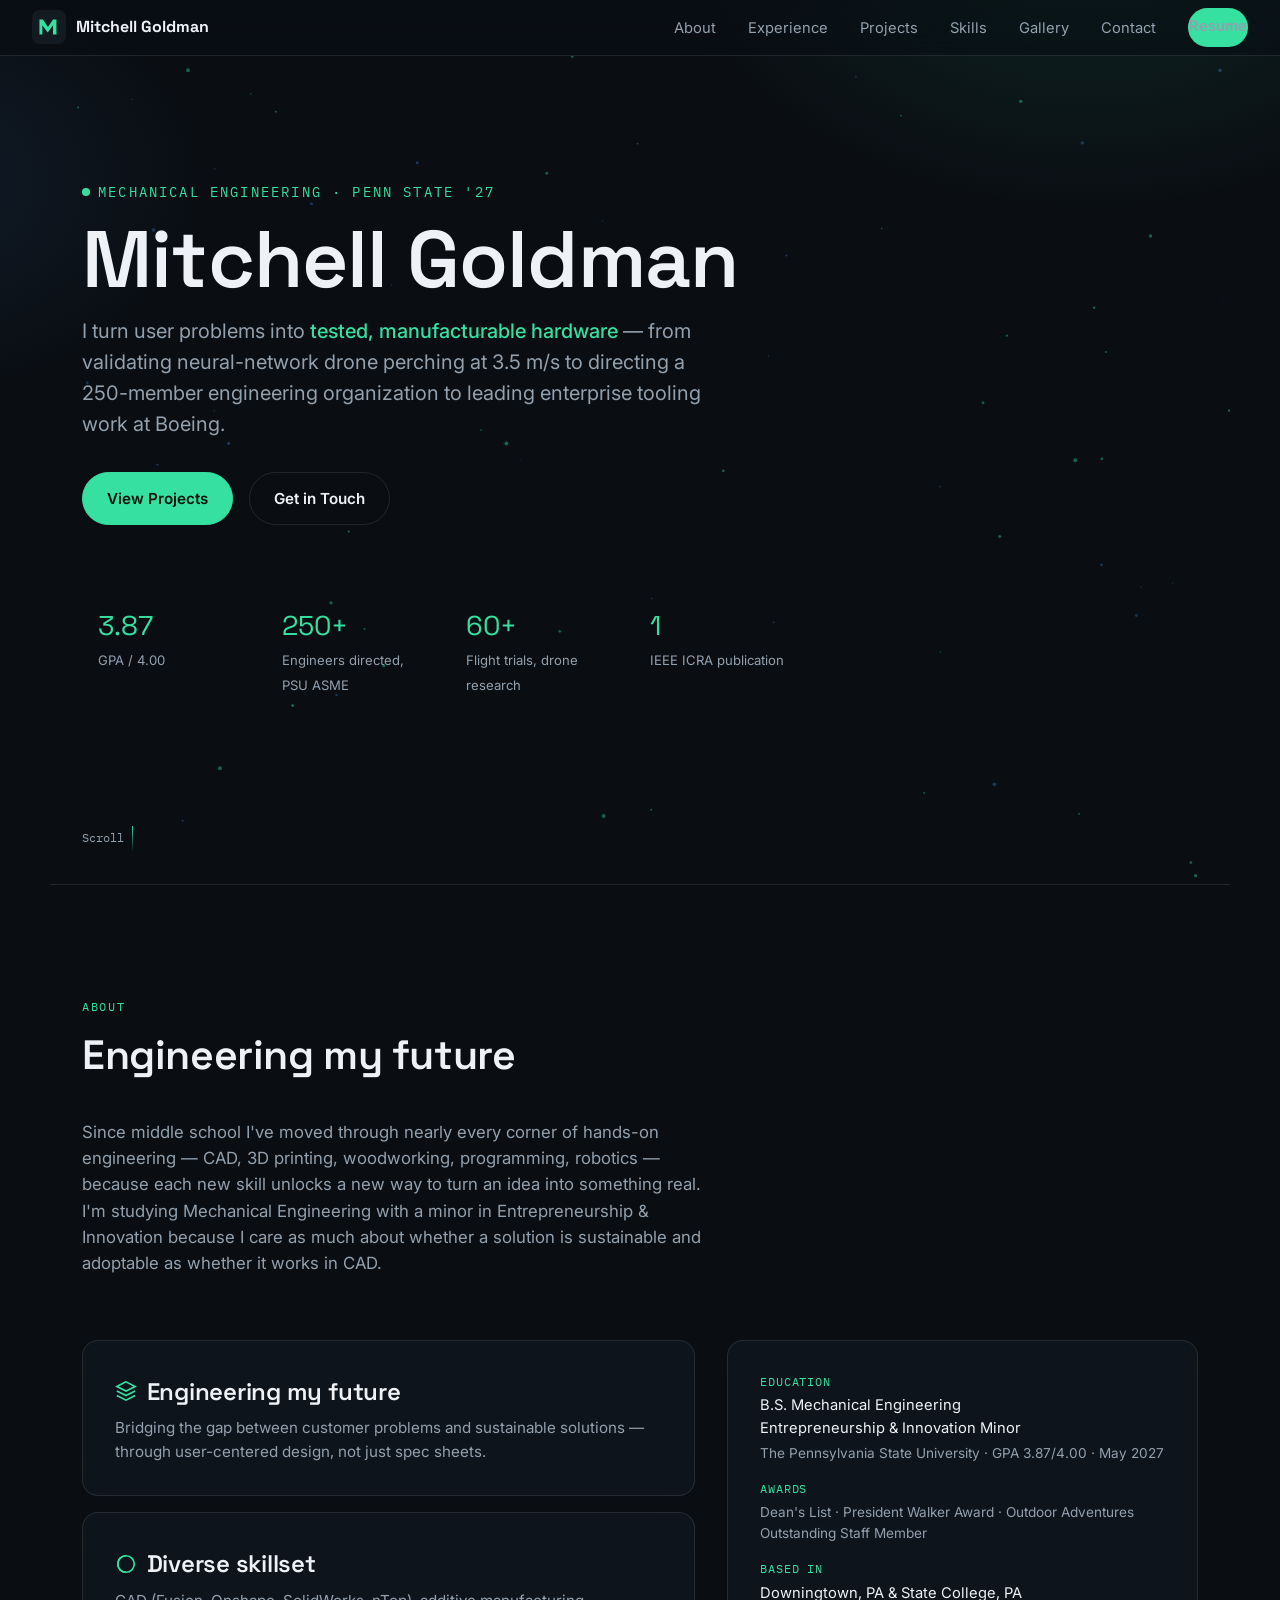
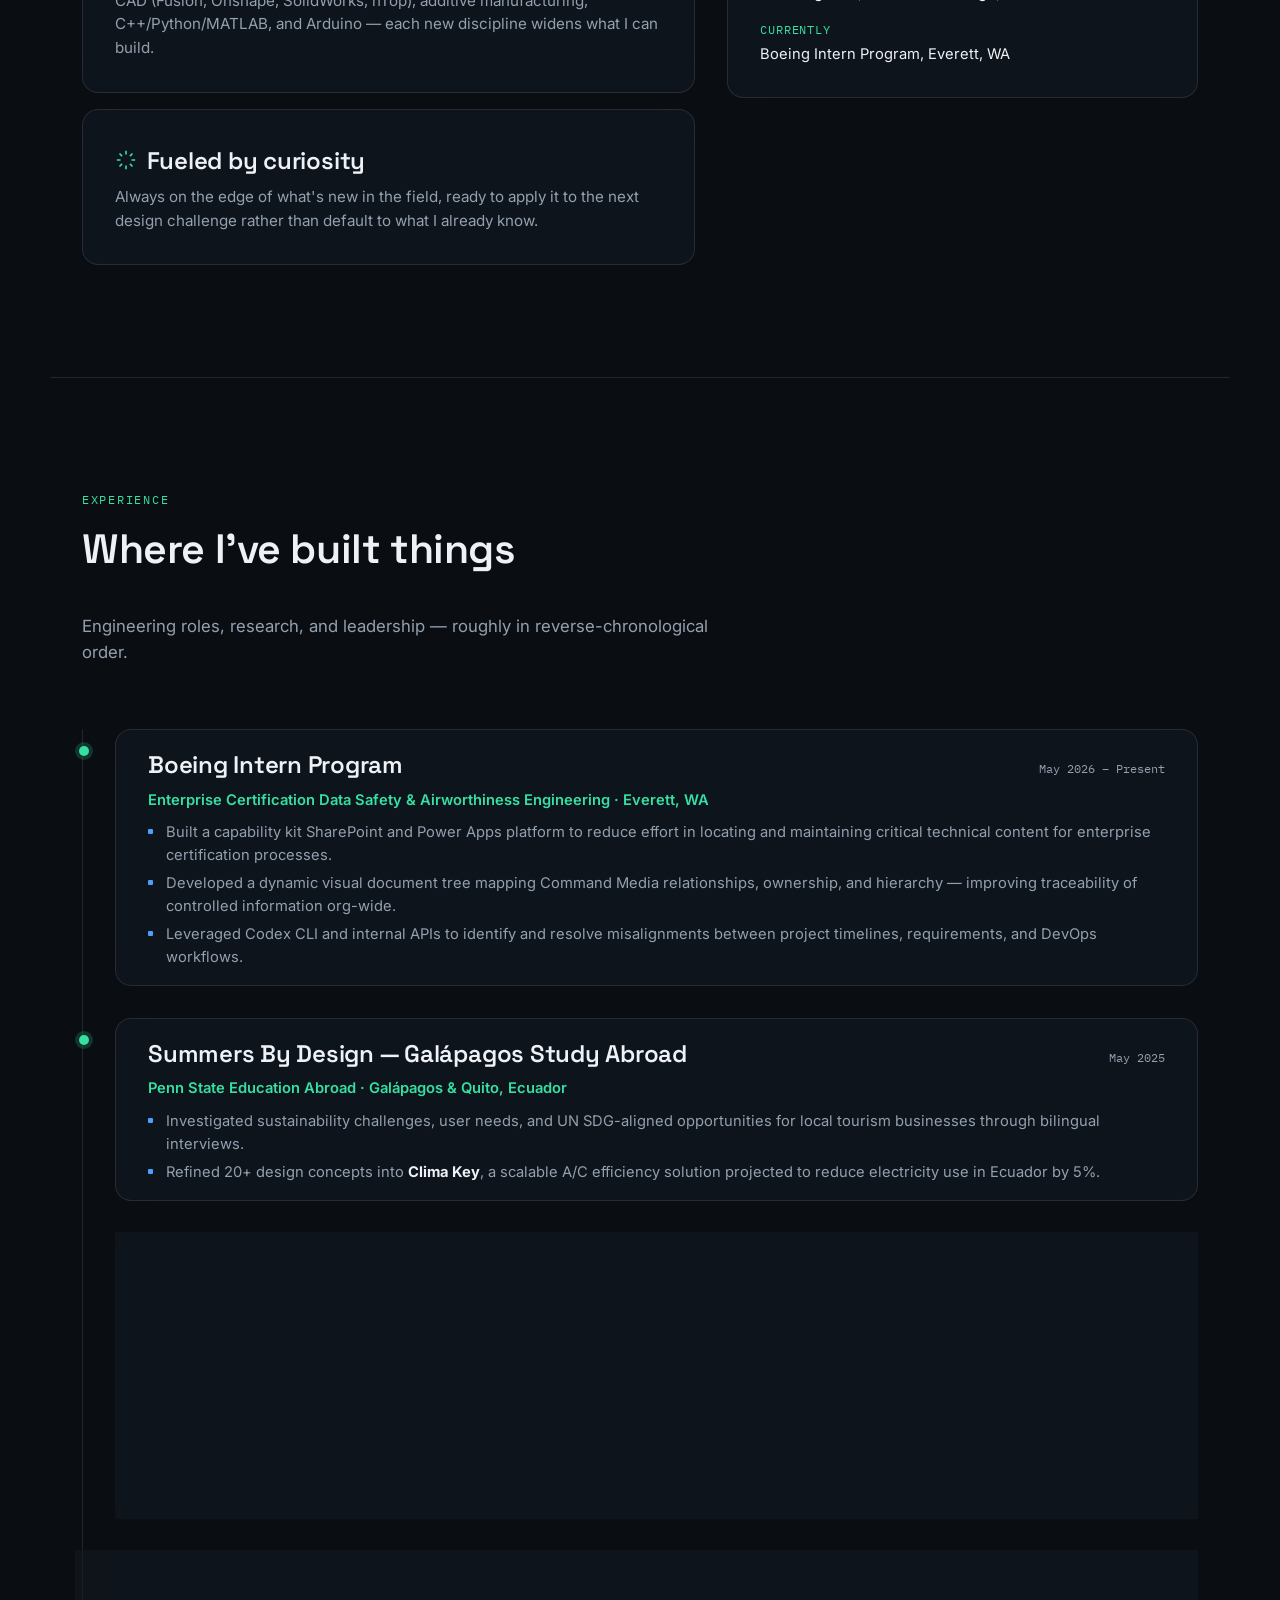
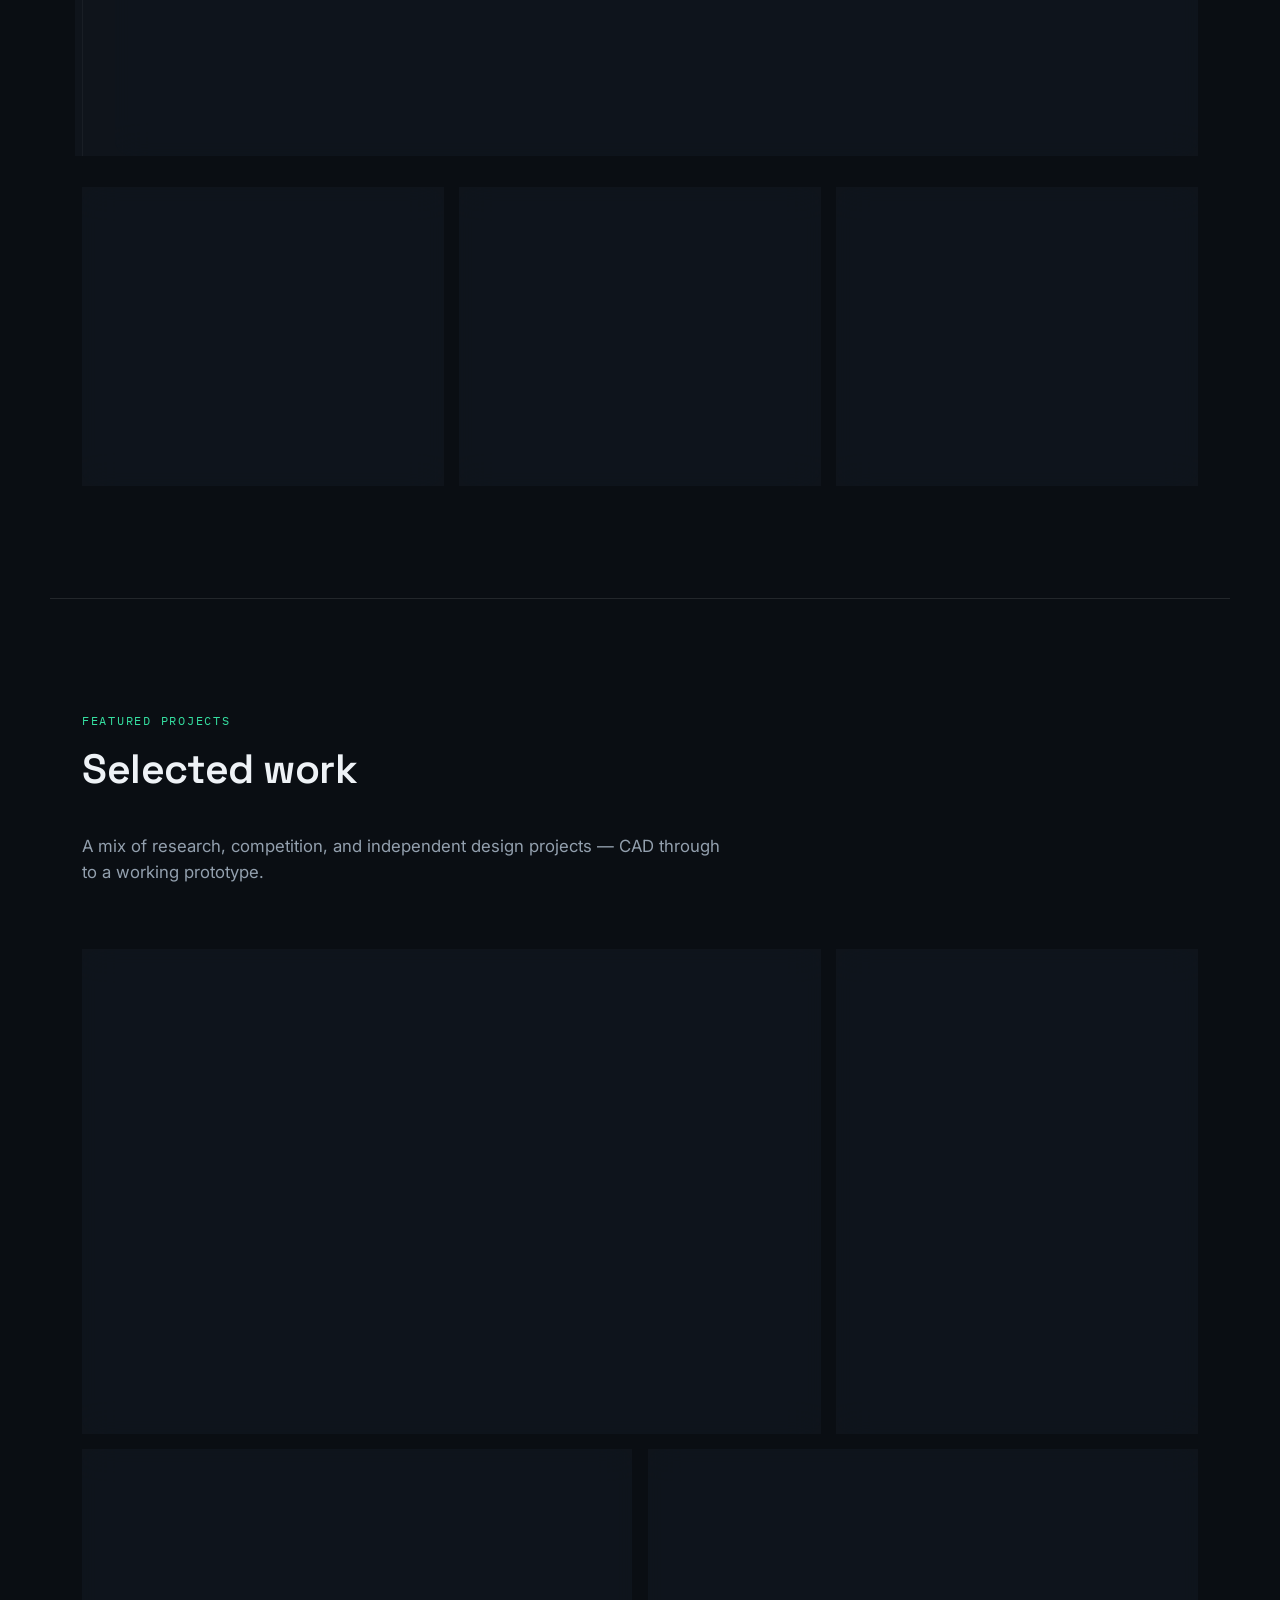
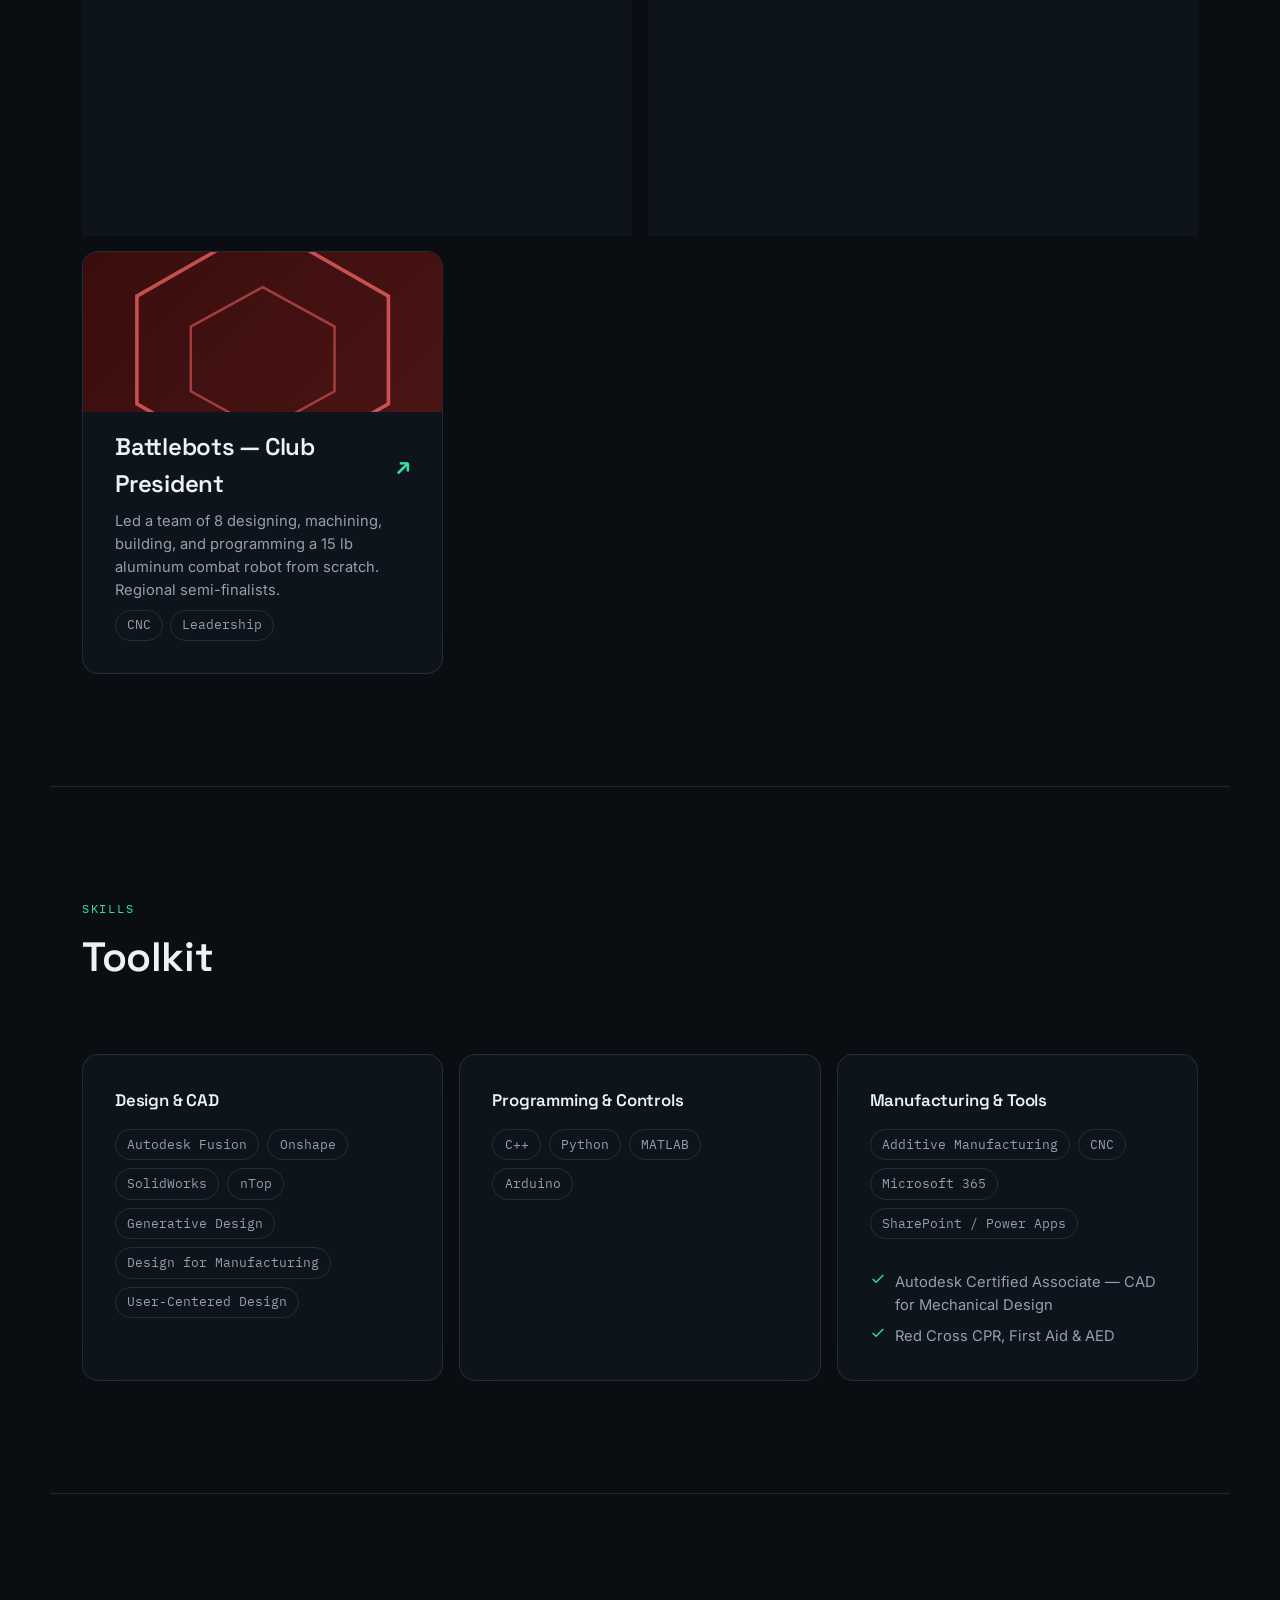
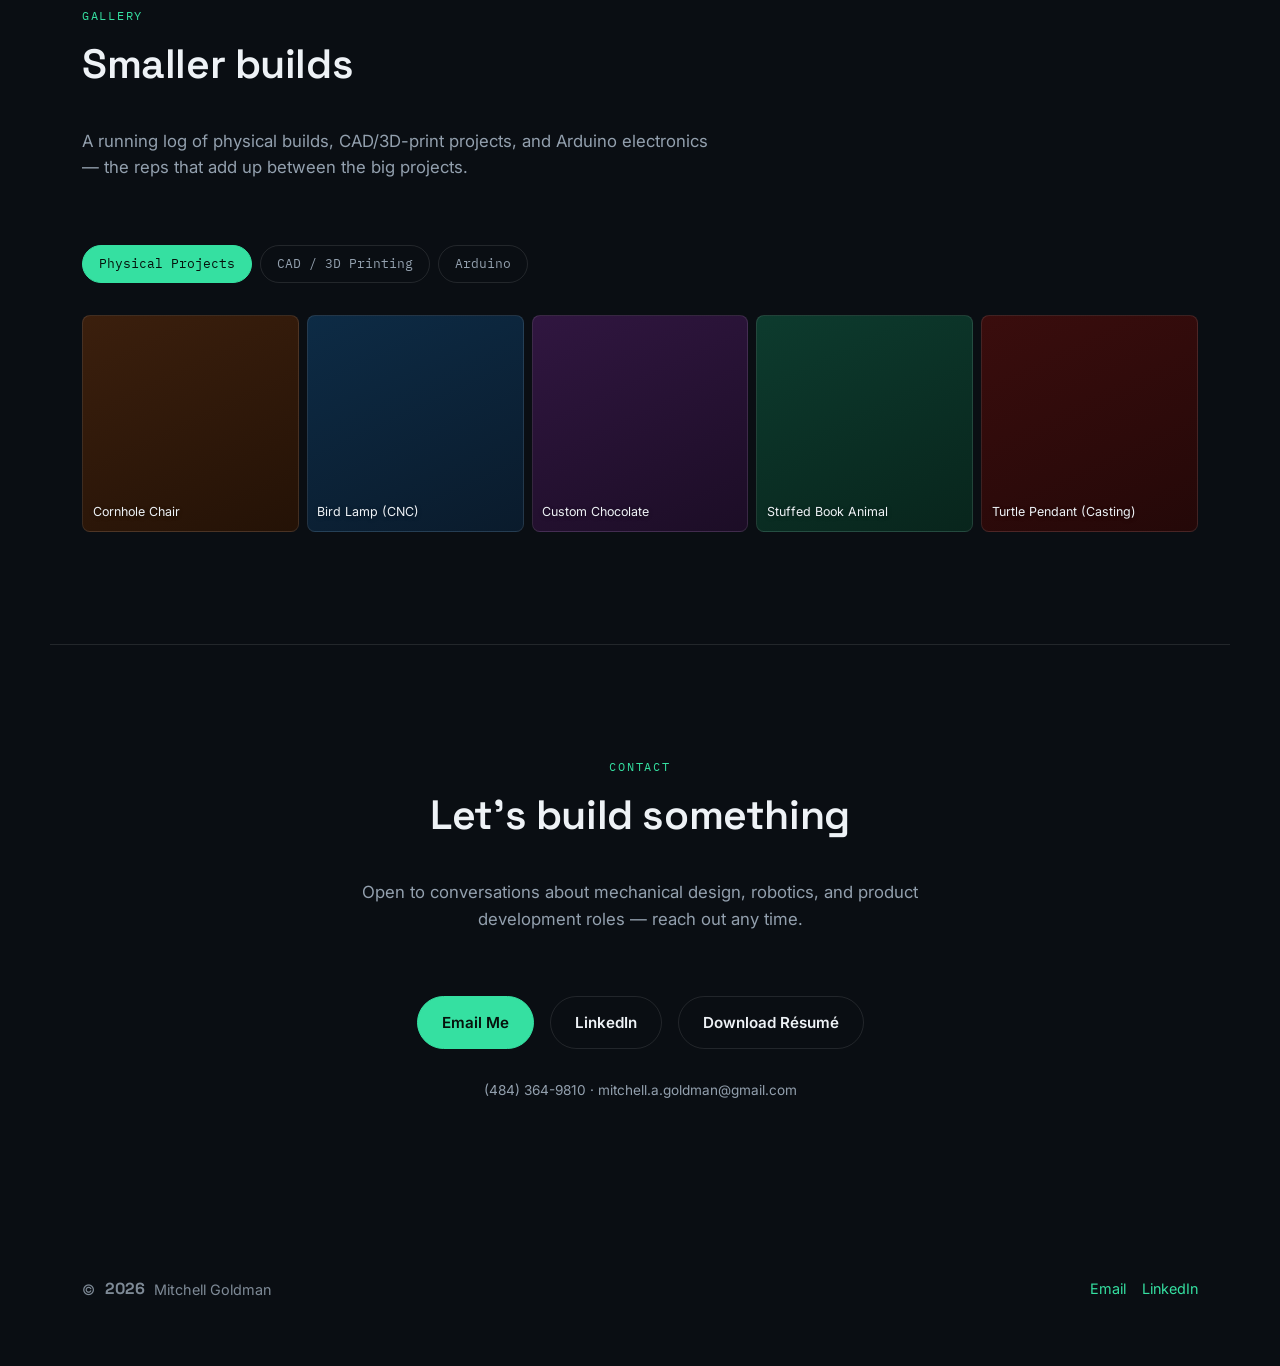
==== index.html @ c2e0466d "Initial portfolio site Built with the build-modular-website skill: modular HTML/CSS/JS, no build ste" ====
<!doctype html>
<html lang="en">
<head>
  <meta charset="UTF-8" />
  <meta name="viewport" content="width=device-width, initial-scale=1.0" />
  <title>Mitchell Goldman — Mechanical Engineer</title>
  <meta name="description" content="Mitchell Goldman is a Mechanical Engineering student at Penn State building user-centered hardware — from drone perching research to 3D-printed hovercraft to a Boeing intern program." />
  <meta name="theme-color" content="#0a0e13" />
  <link rel="icon" href="favicon.svg" type="image/svg+xml" />

  <meta property="og:title" content="Mitchell Goldman — Mechanical Engineer" />
  <meta property="og:description" content="Portfolio: engineering, design, and leadership work from Penn State ASME, Boeing, and the BioRob-InFL Lab." />
  <meta property="og:type" content="website" />

  <link rel="preconnect" href="https://fonts.googleapis.com" />
  <link rel="preconnect" href="https://fonts.gstatic.com" crossorigin />
  <link href="https://fonts.googleapis.com/css2?family=Space+Grotesk:wght@500;600;700&family=Inter:wght@400;500;600&family=IBM+Plex+Mono:wght@400;500&display=swap" rel="stylesheet" />

  <link rel="stylesheet" href="css/base.css" />
  <link rel="stylesheet" href="css/layout.css" />
  <link rel="stylesheet" href="css/components/nav.css" />
  <link rel="stylesheet" href="css/components/hero.css" />
  <link rel="stylesheet" href="css/components/about.css" />
  <link rel="stylesheet" href="css/components/experience.css" />
  <link rel="stylesheet" href="css/components/projects.css" />
  <link rel="stylesheet" href="css/components/skills.css" />
  <link rel="stylesheet" href="css/components/gallery.css" />
  <link rel="stylesheet" href="css/components/contact.css" />
</head>
<body>
  <a class="skip-link" href="#main">Skip to content</a>

  <header class="site-header">
    <nav aria-label="Primary">
      <a class="brand" href="#hero">
        <svg viewBox="0 0 64 64" aria-hidden="true"><rect width="64" height="64" rx="14" fill="#131a22"/><path d="M14 46V18h6.5l9.5 14 9.5-14H46v28h-6.5V28.5L30 42h-1L19.5 28.5V46H14z" fill="#35e0a1"/></svg>
        <span>Mitchell Goldman</span>
      </a>
      <button class="nav-toggle" data-nav-toggle aria-expanded="false" aria-controls="nav-links">
        <svg width="20" height="20" viewBox="0 0 24 24" fill="none" stroke="currentColor" stroke-width="2" aria-hidden="true"><path d="M3 6h18M3 12h18M3 18h18"/></svg>
        <span class="sr-only">Menu</span>
      </button>
      <ul class="nav-links" id="nav-links" data-nav-links>
        <li><a href="#about">About</a></li>
        <li><a href="#experience">Experience</a></li>
        <li><a href="#projects">Projects</a></li>
        <li><a href="#skills">Skills</a></li>
        <li><a href="#gallery">Gallery</a></li>
        <li><a href="#contact">Contact</a></li>
        <li><a class="btn btn-primary" href="assets/Mitchell_Goldman_Resume.pdf" download>Resume</a></li>
      </ul>
    </nav>
  </header>

  <main id="main">
    <!-- ================= HERO ================= -->
    <section id="hero" aria-label="Introduction">
      <canvas id="hero-canvas" aria-hidden="true"></canvas>
      <div class="hero-inner">
        <span class="hero-kicker"><span class="dot"></span> Mechanical Engineering · Penn State '27</span>
        <h1 class="kinetic" data-kinetic>Mitchell Goldman</h1>
        <p class="hero-lede">
          I turn user problems into <span class="accent-text-inline">tested, manufacturable hardware</span> —
          from validating neural-network drone perching at 3.5 m/s to directing a 250-member
          engineering organization to leading enterprise tooling work at Boeing.
        </p>
        <div class="hero-actions">
          <a class="btn btn-primary" data-magnetic href="#projects">View Projects</a>
          <a class="btn btn-ghost" data-magnetic href="#contact">Get in Touch</a>
        </div>
        <div class="hero-stats" data-reveal>
          <div class="stat"><span class="num">3.87</span><span class="label">GPA / 4.00</span></div>
          <div class="stat"><span class="num">250+</span><span class="label">Engineers directed, PSU ASME</span></div>
          <div class="stat"><span class="num">60+</span><span class="label">Flight trials, drone research</span></div>
          <div class="stat"><span class="num">1</span><span class="label">IEEE ICRA publication</span></div>
        </div>
      </div>
      <span class="scroll-cue">Scroll</span>
    </section>

    <!-- ================= ABOUT ================= -->
    <section id="about" aria-labelledby="about-heading">
      <div class="section-head">
        <span class="eyebrow">About</span>
        <h2 id="about-heading">Engineering my future</h2>
        <p>
          Since middle school I've moved through nearly every corner of hands-on engineering —
          CAD, 3D printing, woodworking, programming, robotics — because each new skill unlocks a
          new way to turn an idea into something real. I'm studying Mechanical Engineering with a
          minor in Entrepreneurship &amp; Innovation because I care as much about whether a solution
          is sustainable and adoptable as whether it works in CAD.
        </p>
      </div>
      <div class="about-grid">
        <div class="pillars">
          <div class="pillar glass" data-reveal>
            <h3>
              <svg viewBox="0 0 24 24" fill="none" stroke="currentColor" stroke-width="1.8" aria-hidden="true"><path d="M12 2 2 7l10 5 10-5-10-5zM2 17l10 5 10-5M2 12l10 5 10-5"/></svg>
              Engineering my future
            </h3>
            <p>Bridging the gap between customer problems and sustainable solutions — through user-centered design, not just spec sheets.</p>
          </div>
          <div class="pillar glass" data-reveal data-reveal-delay="1">
            <h3>
              <svg viewBox="0 0 24 24" fill="none" stroke="currentColor" stroke-width="1.8" aria-hidden="true"><circle cx="12" cy="12" r="9"/><path d="M12 3a9 9 0 0 0 0 18 9 9 0 0 1 0-18Z"/></svg>
              Diverse skillset
            </h3>
            <p>CAD (Fusion, Onshape, SolidWorks, nTop), additive manufacturing, C++/Python/MATLAB, and Arduino — each new discipline widens what I can build.</p>
          </div>
          <div class="pillar glass" data-reveal data-reveal-delay="2">
            <h3>
              <svg viewBox="0 0 24 24" fill="none" stroke="currentColor" stroke-width="1.8" aria-hidden="true"><path d="M12 2v4M12 18v4M4.9 4.9l2.8 2.8M16.3 16.3l2.8 2.8M2 12h4M18 12h4M4.9 19.1l2.8-2.8M16.3 7.7l2.8-2.8"/></svg>
              Fueled by curiosity
            </h3>
            <p>Always on the edge of what's new in the field, ready to apply it to the next design challenge rather than default to what I already know.</p>
          </div>
        </div>
        <dl class="facts glass" data-reveal data-reveal-delay="1">
          <dt>Education</dt>
          <dd>B.S. Mechanical Engineering<br />Entrepreneurship &amp; Innovation Minor</dd>
          <dd class="awards">The Pennsylvania State University · GPA 3.87/4.00 · May 2027</dd>
          <dt>Awards</dt>
          <dd class="awards">Dean's List · President Walker Award · Outdoor Adventures Outstanding Staff Member</dd>
          <dt>Based in</dt>
          <dd>Downingtown, PA &amp; State College, PA</dd>
          <dt>Currently</dt>
          <dd>Boeing Intern Program, Everett, WA</dd>
        </dl>
      </div>
    </section>

    <!-- ================= EXPERIENCE ================= -->
    <section id="experience" aria-labelledby="experience-heading">
      <div class="section-head">
        <span class="eyebrow">Experience</span>
        <h2 id="experience-heading">Where I've built things</h2>
        <p>Engineering roles, research, and leadership — roughly in reverse-chronological order.</p>
      </div>

      <div class="timeline">
        <article class="timeline-item glass" data-reveal>
          <div class="role-row">
            <h3>Boeing Intern Program</h3>
            <span class="meta">May 2026 – Present</span>
          </div>
          <span class="org">Enterprise Certification Data Safety &amp; Airworthiness Engineering · Everett, WA</span>
          <ul>
            <li>Built a capability kit SharePoint and Power Apps platform to reduce effort in locating and maintaining critical technical content for enterprise certification processes.</li>
            <li>Developed a dynamic visual document tree mapping Command Media relationships, ownership, and hierarchy — improving traceability of controlled information org-wide.</li>
            <li>Leveraged Codex CLI and internal APIs to identify and resolve misalignments between project timelines, requirements, and DevOps workflows.</li>
          </ul>
        </article>

        <article class="timeline-item glass" data-reveal>
          <div class="role-row">
            <h3>Summers By Design — Galápagos Study Abroad</h3>
            <span class="meta">May 2025</span>
          </div>
          <span class="org">Penn State Education Abroad · Galápagos &amp; Quito, Ecuador</span>
          <ul>
            <li>Investigated sustainability challenges, user needs, and UN SDG-aligned opportunities for local tourism businesses through bilingual interviews.</li>
            <li>Refined 20+ design concepts into <strong>Clima Key</strong>, a scalable A/C efficiency solution projected to reduce electricity use in Ecuador by 5%.</li>
          </ul>
        </article>

        <article class="timeline-item glass" data-reveal>
          <div class="role-row">
            <h3>Design Team Director</h3>
            <span class="meta">Apr 2024 – Present</span>
          </div>
          <span class="org">Penn State American Society of Mechanical Engineers (PSU ASME) · State College, PA</span>
          <ul>
            <li>Direct operations for a 250+ member multidisciplinary engineering organization, overseeing 9 concurrent projects and mentoring project leads in problem solving, team management, and delivery.</li>
            <li>Led a 20-member engineering team to a <strong>3rd-place national finish</strong> at the ASME EFx Student Design Challenge with a sustainability-focused waste collection and sorting robot.</li>
            <li>Executed a 200+ attendee intercollegiate combat robotics competition across 13 teams and 9 organizations — operations, safety, sponsorships, stakeholder communication.</li>
            <li>Built and delivered technical workshops in CAD, manufacturing, generative design, Arduino, MATLAB, and portfolio building.</li>
          </ul>
        </article>

        <article class="timeline-item glass" data-reveal>
          <div class="role-row">
            <h3>Research Assistant</h3>
            <span class="meta">Feb 2024 – May 2024</span>
          </div>
          <span class="org">Penn State BioRob-InFL Lab · State College, PA</span>
          <ul>
            <li>Validated digital twin simulations through 60+ real-world flight trials, confirming neural network and PID algorithms enabling reliable inverted drone perching at 3.5 m/s.</li>
            <li>Co-authored: B. Habas, A. Brown, D. Lee, <strong>M. Goldman</strong>, B. Cheng, <a class="link" href="https://arxiv.org/abs/2412.10775" target="_blank" rel="noopener">"From Ceilings to Walls: Universal Dynamic Perching of Small Aerial Robots on Surfaces with Variable Orientations"</a> — IEEE ICRA, 2025.</li>
          </ul>
        </article>
      </div>

      <div class="leadership-grid">
        <div class="card glass" data-reveal>
          <h3>Outdoor Adventures Supervisor</h3>
          <span class="meta">Aug 2023 – Present · Penn State Outdoor Adventures</span>
          <p>Train and supervise 26 climbing wall staff in risk management, customer service, and professionalism; instruct climbing lessons and high-ropes programs for 40+ participants weekly.</p>
        </div>
        <div class="card glass" data-reveal data-reveal-delay="1">
          <h3>Food Recovery Network</h3>
          <span class="meta">Jan 2025 – Present · Penn State FRN</span>
          <p>Collect 50+ leftover meals from Penn State dining halls weekly and donate them to local food banks.</p>
        </div>
        <div class="card glass" data-reveal data-reveal-delay="2">
          <h3>Autodesk Design &amp; Make Ambassador</h3>
          <span class="meta">Penn State</span>
          <p>Organize and lead hands-on Fusion 360 workshops, helping peers build practical CAD, generative design, and interdisciplinary engineering skills.</p>
        </div>
      </div>
    </section>

    <!-- ================= PROJECTS ================= -->
    <section id="projects" aria-labelledby="projects-heading">
      <div class="section-head">
        <span class="eyebrow">Featured Projects</span>
        <h2 id="projects-heading">Selected work</h2>
        <p>A mix of research, competition, and independent design projects — CAD through to a working prototype.</p>
      </div>

      <div class="gallery-grid">
        <article class="project-card glass span-4" data-reveal>
          <div class="project-visual" style="background:linear-gradient(135deg,#0d3b2e,#134832);">
            <svg viewBox="0 0 400 160" preserveAspectRatio="xMidYMid slice" aria-hidden="true">
              <defs><radialGradient id="g1" cx="30%" cy="40%" r="70%"><stop offset="0%" stop-color="#35e0a1" stop-opacity="0.55"/><stop offset="100%" stop-color="#35e0a1" stop-opacity="0"/></radialGradient></defs>
              <rect width="400" height="160" fill="url(#g1)"/>
              <ellipse cx="200" cy="110" rx="150" ry="26" fill="none" stroke="#35e0a1" stroke-width="1.5" opacity="0.6"/>
              <ellipse cx="200" cy="95" rx="120" ry="20" fill="none" stroke="#4d9fff" stroke-width="1.5" opacity="0.5"/>
              <ellipse cx="200" cy="80" rx="90" ry="15" fill="none" stroke="#35e0a1" stroke-width="1.2" opacity="0.4"/>
            </svg>
          </div>
          <div class="project-body">
            <h3>3D-Printed R.C. Hovercraft <span class="arrow">↗</span></h3>
            <p>Led a 15-person mechanical engineering team through full-cycle RC hovercraft design for an ASME race with 50+ spectators — chassis, propulsion, steering, and skirt design, plus organizing the event itself.</p>
            <div class="tags"><span class="tag">Fusion 360</span><span class="tag">DFM</span><span class="tag">Team Lead</span></div>
          </div>
        </article>

        <article class="project-card glass span-2" data-reveal data-reveal-delay="1">
          <div class="project-visual" style="background:linear-gradient(135deg,#0d2b45,#12233b);">
            <svg viewBox="0 0 200 160" preserveAspectRatio="xMidYMid slice" aria-hidden="true">
              <path d="M10 140 C 60 40, 140 40, 190 20" stroke="#4d9fff" stroke-width="2" fill="none" opacity="0.7"/>
              <path d="M10 150 C 70 70, 130 70, 190 40" stroke="#35e0a1" stroke-width="1.4" fill="none" opacity="0.5"/>
              <circle cx="190" cy="20" r="4" fill="#4d9fff"/>
            </svg>
          </div>
          <div class="project-body">
            <h3>BioRob-InFL Drone Perching <span class="arrow">↗</span></h3>
            <p>Validated neural network + PID algorithms enabling inverted drone perching at 3.5 m/s across 60+ flight trials. Co-authored an IEEE ICRA 2025 publication.</p>
            <div class="tags"><span class="tag">Controls</span><span class="tag">Research</span><span class="tag">Publication</span></div>
          </div>
        </article>

        <article class="project-card glass span-3" data-reveal>
          <div class="project-visual" style="background:linear-gradient(135deg,#3b1f0d,#4a2a12);">
            <svg viewBox="0 0 300 160" preserveAspectRatio="xMidYMid slice" aria-hidden="true">
              <circle cx="80" cy="90" r="34" fill="none" stroke="#f2a65a" stroke-width="3" opacity="0.7"/>
              <circle cx="220" cy="90" r="34" fill="none" stroke="#f2a65a" stroke-width="3" opacity="0.7"/>
              <rect x="80" y="86" width="140" height="8" fill="#f2a65a" opacity="0.5"/>
            </svg>
          </div>
          <div class="project-body">
            <h3>OMRAT — 3D-Printed R.C. Car <span class="arrow">↗</span></h3>
            <p>Contributed to drivetrain design and assembly, reducing part count and overall weight while designing protective casings for onboard electronics.</p>
            <div class="tags"><span class="tag">Drivetrain</span><span class="tag">3D Printing</span></div>
          </div>
        </article>

        <article class="project-card glass span-3" data-reveal data-reveal-delay="1">
          <div class="project-visual" style="background:linear-gradient(135deg,#301640,#1f0f30);">
            <svg viewBox="0 0 300 160" preserveAspectRatio="xMidYMid slice" aria-hidden="true">
              <path d="M0 100 Q 25 70 50 100 T 100 100 T 150 100 T 200 100 T 250 100 T 300 100" stroke="#c084fc" stroke-width="2.5" fill="none" opacity="0.7"/>
              <path d="M0 120 Q 25 90 50 120 T 100 120 T 150 120 T 200 120 T 250 120 T 300 120" stroke="#35e0a1" stroke-width="1.5" fill="none" opacity="0.4"/>
            </svg>
          </div>
          <div class="project-body">
            <h3>Replaceable Shoe Tread <span class="arrow">↗</span></h3>
            <p>Full user-centered design cycle — interviews, decision matrices, iterative prototyping — for a running-shoe tread that cuts waste, ending in a manufacturing cost/timeline analysis for injection molding.</p>
            <div class="tags"><span class="tag">User Research</span><span class="tag">DFM</span><span class="tag">Sustainability</span></div>
          </div>
        </article>

        <article class="project-card glass span-2" data-reveal data-reveal-delay="2">
          <div class="project-visual" style="background:linear-gradient(135deg,#3a0d0d,#4a1414);">
            <svg viewBox="0 0 200 160" preserveAspectRatio="xMidYMid slice" aria-hidden="true">
              <polygon points="100,20 170,60 170,120 100,160 30,120 30,60" fill="none" stroke="#ff6b6b" stroke-width="2" opacity="0.7"/>
              <polygon points="100,55 140,77 140,113 100,135 60,113 60,77" fill="none" stroke="#ff6b6b" stroke-width="1.4" opacity="0.5"/>
            </svg>
          </div>
          <div class="project-body">
            <h3>Battlebots — Club President <span class="arrow">↗</span></h3>
            <p>Led a team of 8 designing, machining, building, and programming a 15 lb aluminum combat robot from scratch. Regional semi-finalists.</p>
            <div class="tags"><span class="tag">CNC</span><span class="tag">Leadership</span></div>
          </div>
        </article>
      </div>
    </section>

    <!-- ================= SKILLS ================= -->
    <section id="skills" aria-labelledby="skills-heading">
      <div class="section-head">
        <span class="eyebrow">Skills</span>
        <h2 id="skills-heading">Toolkit</h2>
      </div>
      <div class="skills-grid">
        <div class="skill-group glass" data-reveal>
          <h3>Design &amp; CAD</h3>
          <div class="skill-chips">
            <span class="tag">Autodesk Fusion</span><span class="tag">Onshape</span><span class="tag">SolidWorks</span>
            <span class="tag">nTop</span><span class="tag">Generative Design</span><span class="tag">Design for Manufacturing</span>
            <span class="tag">User-Centered Design</span>
          </div>
        </div>
        <div class="skill-group glass" data-reveal data-reveal-delay="1">
          <h3>Programming &amp; Controls</h3>
          <div class="skill-chips">
            <span class="tag">C++</span><span class="tag">Python</span><span class="tag">MATLAB</span><span class="tag">Arduino</span>
          </div>
        </div>
        <div class="skill-group glass" data-reveal data-reveal-delay="2">
          <h3>Manufacturing &amp; Tools</h3>
          <div class="skill-chips">
            <span class="tag">Additive Manufacturing</span><span class="tag">CNC</span><span class="tag">Microsoft 365</span>
            <span class="tag">SharePoint / Power Apps</span>
          </div>
          <ul class="cert-list">
            <li><svg viewBox="0 0 24 24" fill="none" stroke="currentColor" stroke-width="2" aria-hidden="true"><path d="M20 6 9 17l-5-5"/></svg>Autodesk Certified Associate — CAD for Mechanical Design</li>
            <li><svg viewBox="0 0 24 24" fill="none" stroke="currentColor" stroke-width="2" aria-hidden="true"><path d="M20 6 9 17l-5-5"/></svg>Red Cross CPR, First Aid &amp; AED</li>
          </ul>
        </div>
      </div>
    </section>

    <!-- ================= GALLERY ================= -->
    <section id="gallery" aria-labelledby="gallery-heading">
      <div class="section-head">
        <span class="eyebrow">Gallery</span>
        <h2 id="gallery-heading">Smaller builds</h2>
        <p>A running log of physical builds, CAD/3D-print projects, and Arduino electronics — the reps that add up between the big projects.</p>
      </div>

      <div class="gallery-tabs" role="tablist" aria-label="Gallery categories">
        <button type="button" data-gallery-tab="physical" class="is-active" role="tab" aria-selected="true">Physical Projects</button>
        <button type="button" data-gallery-tab="cad" role="tab" aria-selected="false">CAD / 3D Printing</button>
        <button type="button" data-gallery-tab="arduino" role="tab" aria-selected="false">Arduino</button>
      </div>

      <div class="mini-gallery-panel" data-gallery-panel="physical">
        <div class="mini-gallery">
          <div class="mini-item" style="--g1:#3b1f0d;--g2:#241206;"><span>Cornhole Chair</span></div>
          <div class="mini-item" style="--g1:#0d2b45;--g2:#0a1b2c;"><span>Bird Lamp (CNC)</span></div>
          <div class="mini-item" style="--g1:#301640;--g2:#1c0d26;"><span>Custom Chocolate</span></div>
          <div class="mini-item" style="--g1:#0d3b2e;--g2:#08251c;"><span>Stuffed Book Animal</span></div>
          <div class="mini-item" style="--g1:#3a0d0d;--g2:#240808;"><span>Turtle Pendant (Casting)</span></div>
        </div>
      </div>
      <div class="mini-gallery-panel" data-gallery-panel="cad" hidden>
        <div class="mini-gallery">
          <div class="mini-item" style="--g1:#0d2b45;--g2:#0a1b2c;"><span>Tensegrity Stand</span></div>
          <div class="mini-item" style="--g1:#0d3b2e;--g2:#08251c;"><span>Necklace Hanger</span></div>
          <div class="mini-item" style="--g1:#301640;--g2:#1c0d26;"><span>Bike Phone Holder</span></div>
          <div class="mini-item" style="--g1:#3b1f0d;--g2:#241206;"><span>Headphone Stand</span></div>
          <div class="mini-item" style="--g1:#0d2b45;--g2:#0a1b2c;"><span>Climbing Hang Board</span></div>
          <div class="mini-item" style="--g1:#3a0d0d;--g2:#240808;"><span>Marble Catapult</span></div>
          <div class="mini-item" style="--g1:#0d3b2e;--g2:#08251c;"><span>Mouse Case</span></div>
          <div class="mini-item" style="--g1:#301640;--g2:#1c0d26;"><span>Keychain</span></div>
          <div class="mini-item" style="--g1:#3b1f0d;--g2:#241206;"><span>Chapstick Dispenser</span></div>
          <div class="mini-item" style="--g1:#0d2b45;--g2:#0a1b2c;"><span>Design Contest Bridge</span></div>
          <div class="mini-item" style="--g1:#3a0d0d;--g2:#240808;"><span>Mountain Coaster</span></div>
          <div class="mini-item" style="--g1:#0d3b2e;--g2:#08251c;"><span>Plant Vase</span></div>
        </div>
      </div>
      <div class="mini-gallery-panel" data-gallery-panel="arduino" hidden>
        <div class="mini-gallery">
          <div class="mini-item" style="--g1:#0d3b2e;--g2:#08251c;"><span>Ultrasonic Distance Sensor + RGB/4-Digit Display</span></div>
          <div class="mini-item" style="--g1:#301640;--g2:#1c0d26;"><span>Shift-Register LED Display + IR Remote</span></div>
        </div>
      </div>
    </section>

    <!-- ================= CONTACT ================= -->
    <section id="contact" aria-labelledby="contact-heading">
      <div class="section-head">
        <span class="eyebrow">Contact</span>
        <h2 id="contact-heading">Let's build something</h2>
        <p>Open to conversations about mechanical design, robotics, and product development roles — reach out any time.</p>
      </div>
      <div class="contact-actions">
        <a class="btn btn-primary" data-magnetic href="mailto:mitchell.a.goldman@gmail.com">Email Me</a>
        <a class="btn btn-ghost" data-magnetic href="https://linkedin.com/in/mgoldman4" target="_blank" rel="noopener">LinkedIn</a>
        <a class="btn btn-ghost" data-magnetic href="assets/Mitchell_Goldman_Resume.pdf" download>Download Résumé</a>
      </div>
      <p class="contact-note">(484) 364-9810 · mitchell.a.goldman@gmail.com</p>
    </section>
  </main>

  <footer>
    <span class="brand">© <span id="year"></span> Mitchell Goldman</span>
    <div class="footer-links">
      <a class="link" href="mailto:mitchell.a.goldman@gmail.com">Email</a>
      <a class="link" href="https://linkedin.com/in/mgoldman4" target="_blank" rel="noopener">LinkedIn</a>
    </div>
  </footer>

  <script type="module" src="js/main.js"></script>
</body>
</html>
---- css/base.css ----
/* ---------- Reset ---------- */
*, *::before, *::after { box-sizing: border-box; }
* { margin: 0; }
html { -webkit-text-size-adjust: 100%; scroll-behavior: smooth; }
body { min-height: 100dvh; line-height: 1.55; -webkit-font-smoothing: antialiased; }
img, picture, video, canvas, svg { display: block; max-width: 100%; }
input, button, textarea, select { font: inherit; }
p, h1, h2, h3, h4 { overflow-wrap: break-word; }
ul { list-style: none; padding: 0; }
a { color: inherit; }

/* ---------- Design tokens ---------- */
:root {
  --color-bg: #0a0e13;
  --color-bg-alt: #0d1319;
  --color-surface: #131a22;
  --color-surface-2: #182029;
  --color-text: #eef2f6;
  --color-muted: #93a0ae;
  --color-accent: #35e0a1;
  --color-accent-2: #4d9fff;
  --color-accent-hover: color-mix(in srgb, var(--color-accent) 85%, white);
  --color-border: color-mix(in srgb, white 10%, transparent);

  --space-1: 0.5rem;
  --space-2: 1rem;
  --space-3: 2rem;
  --space-4: 4rem;
  --space-5: 7rem;

  --radius-sm: 8px;
  --radius: 16px;
  --radius-lg: 28px;

  --font-display: "Space Grotesk", "Segoe UI", system-ui, sans-serif;
  --font-body: "Inter", "Segoe UI", system-ui, sans-serif;
  --font-mono: "IBM Plex Mono", ui-monospace, SFMono-Regular, monospace;

  --ease-out: cubic-bezier(0.16, 1, 0.3, 1);
  --max-w: 1180px;
}

body {
  background: var(--color-bg);
  background-image:
    radial-gradient(700px 500px at 85% -10%, color-mix(in srgb, var(--color-accent) 12%, transparent), transparent 60%),
    radial-gradient(600px 400px at -10% 20%, color-mix(in srgb, var(--color-accent-2) 10%, transparent), transparent 55%);
  background-attachment: fixed;
  color: var(--color-text);
  font-family: var(--font-body);
}

h1, h2, h3, h4 { font-family: var(--font-display); font-weight: 600; letter-spacing: -0.01em; }
h2 { font-size: clamp(1.9rem, 3.2vw, 2.6rem); margin-bottom: var(--space-3); }
h3 { font-size: clamp(1.2rem, 2vw, 1.5rem); }
.eyebrow {
  font-family: var(--font-mono);
  text-transform: uppercase;
  letter-spacing: 0.14em;
  font-size: 0.78rem;
  color: var(--color-accent);
  display: block;
  margin-bottom: var(--space-1);
}
p { color: var(--color-muted); }
strong { color: var(--color-text); }

a.link { color: var(--color-accent); text-decoration: none; border-bottom: 1px solid transparent; transition: border-color 0.2s var(--ease-out); }
a.link:hover { border-color: currentColor; }
:focus-visible { outline: 2px solid var(--color-accent); outline-offset: 3px; border-radius: 2px; }

.skip-link {
  position: absolute;
  left: -999px;
  top: 0;
  background: var(--color-accent);
  color: #06120c;
  font-weight: 600;
  padding: var(--space-1) var(--space-2);
  z-index: 200;
  border-radius: 0 0 var(--radius-sm) 0;
}
.skip-link:focus { left: 0; }

.sr-only {
  position: absolute;
  width: 1px; height: 1px;
  padding: 0; margin: -1px;
  overflow: hidden;
  clip: rect(0, 0, 0, 0);
  white-space: nowrap;
  border: 0;
}

.accent-text-inline { color: var(--color-accent); font-weight: 500; }

.btn {
  display: inline-flex;
  align-items: center;
  gap: 0.5rem;
  padding: 0.85rem 1.5rem;
  border-radius: 999px;
  font-weight: 600;
  font-size: 0.95rem;
  text-decoration: none;
  border: 1px solid var(--color-border);
  cursor: pointer;
  transition: transform 0.25s var(--ease-out), background 0.2s, border-color 0.2s, color 0.2s;
  will-change: transform;
}
.btn-primary { background: var(--color-accent); color: #06120c; border-color: var(--color-accent); }
.btn-primary:hover { background: var(--color-accent-hover); }
.btn-ghost { background: transparent; color: var(--color-text); }
.btn-ghost:hover { border-color: var(--color-accent); color: var(--color-accent); }

.glass {
  background: color-mix(in srgb, var(--color-surface) 60%, transparent);
  backdrop-filter: blur(18px) saturate(140%);
  -webkit-backdrop-filter: blur(18px) saturate(140%);
  border: 1px solid var(--color-border);
  border-radius: var(--radius);
}

.tag {
  font-family: var(--font-mono);
  font-size: 0.8rem;
  padding: 0.3rem 0.7rem;
  border-radius: 999px;
  border: 1px solid var(--color-border);
  color: var(--color-muted);
  white-space: nowrap;
}

[data-reveal] {
  opacity: 0;
  transform: translateY(28px);
  transition: opacity 0.7s var(--ease-out), transform 0.7s var(--ease-out);
}
[data-reveal].is-visible { opacity: 1; transform: none; }
[data-reveal-delay="1"] { transition-delay: 0.08s; }
[data-reveal-delay="2"] { transition-delay: 0.16s; }
[data-reveal-delay="3"] { transition-delay: 0.24s; }
[data-reveal-delay="4"] { transition-delay: 0.32s; }

@media (prefers-reduced-motion: reduce) {
  html { scroll-behavior: auto; }
  *, *::before, *::after {
    animation-duration: 0.001ms !important;
    animation-iteration-count: 1 !important;
    transition-duration: 0.001ms !important;
  }
}
---- css/layout.css ----
.site-header { position: sticky; top: 0; z-index: 20; }

main section {
  padding: var(--space-5) var(--space-3);
  max-width: var(--max-w);
  margin-inline: auto;
}
main section + section { border-top: 1px solid var(--color-border); }

.section-head { max-width: 640px; margin-bottom: var(--space-4); }
.section-head p { font-size: 1.05rem; }

footer {
  padding: var(--space-4) var(--space-3);
  max-width: var(--max-w);
  margin-inline: auto;
  display: flex;
  flex-wrap: wrap;
  gap: var(--space-2);
  justify-content: space-between;
  align-items: center;
  color: var(--color-muted);
  font-size: 0.9rem;
}

@media (max-width: 640px) {
  main section { padding: var(--space-4) var(--space-2); }
}
---- css/components/nav.css ----
.site-header nav {
  display: flex;
  align-items: center;
  justify-content: space-between;
  padding: var(--space-1) var(--space-3);
  background: color-mix(in srgb, var(--color-bg) 55%, transparent);
  backdrop-filter: blur(18px) saturate(140%);
  -webkit-backdrop-filter: blur(18px) saturate(140%);
  border-bottom: 1px solid var(--color-border);
}

.brand { display: flex; align-items: center; gap: 0.6rem; text-decoration: none; }
.brand svg { width: 34px; height: 34px; }
.brand span { font-family: var(--font-display); font-weight: 700; font-size: 1rem; }

.nav-links {
  display: flex;
  align-items: center;
  gap: var(--space-3);
}
.nav-links a {
  text-decoration: none;
  font-size: 0.92rem;
  color: var(--color-muted);
  padding: 0.4rem 0;
  border-bottom: 2px solid transparent;
  transition: color 0.2s, border-color 0.2s;
}
.nav-links a:hover, .nav-links a:focus-visible { color: var(--color-text); border-color: var(--color-accent); }

.nav-toggle {
  display: none;
  background: none;
  border: 1px solid var(--color-border);
  border-radius: var(--radius-sm);
  color: var(--color-text);
  padding: 0.5rem 0.7rem;
}

@media (max-width: 760px) {
  .nav-toggle { display: inline-flex; }
  .nav-links {
    position: absolute;
    inset: 100% 0 auto 0;
    flex-direction: column;
    align-items: flex-start;
    gap: 0;
    background: var(--color-bg-alt);
    border-bottom: 1px solid var(--color-border);
    max-height: 0;
    overflow: hidden;
    transition: max-height 0.35s var(--ease-out);
  }
  .nav-links.is-open { max-height: 320px; }
  .nav-links a { width: 100%; padding: var(--space-2) var(--space-3); border-bottom: 1px solid var(--color-border); }
}
---- css/components/hero.css ----
#hero {
  position: relative;
  min-height: 92dvh;
  display: flex;
  flex-direction: column;
  justify-content: center;
  padding-top: var(--space-4);
  overflow: hidden;
  border-top: none;
}

#hero-canvas {
  position: absolute;
  inset: 0;
  width: 100%;
  height: 100%;
  z-index: -1;
  opacity: 0.7;
}

.hero-inner { max-width: 820px; }

.hero-kicker {
  font-family: var(--font-mono);
  color: var(--color-accent);
  text-transform: uppercase;
  letter-spacing: 0.16em;
  font-size: 0.85rem;
  margin-bottom: var(--space-2);
  display: inline-flex;
  align-items: center;
  gap: 0.5rem;
}
.hero-kicker .dot {
  width: 8px; height: 8px; border-radius: 50%;
  background: var(--color-accent);
  box-shadow: 0 0 0 0 color-mix(in srgb, var(--color-accent) 60%, transparent);
  animation: pulse 2.4s ease-out infinite;
}
@keyframes pulse {
  0% { box-shadow: 0 0 0 0 color-mix(in srgb, var(--color-accent) 45%, transparent); }
  70% { box-shadow: 0 0 0 10px transparent; }
  100% { box-shadow: 0 0 0 0 transparent; }
}

.kinetic {
  font-size: clamp(2.6rem, 7vw, 5rem);
  line-height: 1.02;
  margin-bottom: var(--space-2);
}
.kinetic .line { display: block; overflow: hidden; }
.kinetic span {
  display: inline-block;
  animation: rise 0.7s var(--ease-out) backwards;
  animation-delay: calc(var(--i, 0) * 26ms);
}
.kinetic .accent-text { color: var(--color-accent); }
@keyframes rise {
  from { opacity: 0; transform: translateY(0.75em) rotate(2deg); }
}

.hero-lede {
  font-size: clamp(1.05rem, 1.6vw, 1.25rem);
  max-width: 640px;
  margin-bottom: var(--space-3);
}

.hero-actions { display: flex; flex-wrap: wrap; gap: var(--space-2); margin-bottom: var(--space-4); }

.hero-stats {
  display: grid;
  grid-template-columns: repeat(auto-fit, minmax(150px, 1fr));
  gap: var(--space-2);
  max-width: 720px;
}
.hero-stats .stat { padding: var(--space-2); }
.hero-stats .stat .num {
  font-family: var(--font-display);
  font-size: 1.7rem;
  color: var(--color-accent);
  display: block;
}
.hero-stats .stat .label { font-size: 0.82rem; color: var(--color-muted); }

.scroll-cue {
  position: absolute;
  bottom: var(--space-3);
  left: var(--space-3);
  font-family: var(--font-mono);
  font-size: 0.75rem;
  color: var(--color-muted);
  display: flex;
  align-items: center;
  gap: 0.5rem;
}
.scroll-cue::after {
  content: "";
  width: 1px; height: 26px;
  background: linear-gradient(var(--color-accent), transparent);
  animation: scrollcue 1.8s ease-in-out infinite;
}
@keyframes scrollcue { 0%, 100% { opacity: 0.2; } 50% { opacity: 1; } }

@media (max-width: 640px) {
  .scroll-cue { display: none; }
}
---- css/components/about.css ----
#about .about-grid {
  display: grid;
  grid-template-columns: 1.3fr 1fr;
  gap: var(--space-3);
  align-items: start;
}

.pillars { display: grid; gap: var(--space-2); }
.pillar {
  padding: var(--space-3);
}
.pillar h3 { margin-bottom: 0.4rem; display: flex; align-items: center; gap: 0.6rem; }
.pillar svg { width: 22px; height: 22px; color: var(--color-accent); flex-shrink: 0; }
.pillar p { font-size: 0.95rem; }

.facts {
  padding: var(--space-3);
  font-size: 0.92rem;
}
.facts dt { font-family: var(--font-mono); font-size: 0.75rem; text-transform: uppercase; letter-spacing: 0.08em; color: var(--color-accent); margin-top: var(--space-2); }
.facts dt:first-child { margin-top: 0; }
.facts dd { margin: 0.2rem 0 0; color: var(--color-text); }
.facts .awards { color: var(--color-muted); font-size: 0.85rem; }

@media (max-width: 860px) {
  #about .about-grid { grid-template-columns: 1fr; }
}
---- css/components/experience.css ----
.timeline {
  position: relative;
  display: grid;
  gap: var(--space-3);
  padding-left: var(--space-3);
  border-left: 1px solid var(--color-border);
}

.timeline-item { position: relative; padding: var(--space-2) var(--space-3); }
.timeline-item::before {
  content: "";
  position: absolute;
  left: calc(-1 * var(--space-3) - 5px);
  top: var(--space-2);
  width: 10px; height: 10px;
  border-radius: 50%;
  background: var(--color-accent);
  box-shadow: 0 0 0 4px color-mix(in srgb, var(--color-accent) 18%, transparent);
}

.timeline-item .role-row {
  display: flex;
  flex-wrap: wrap;
  justify-content: space-between;
  gap: 0.5rem;
  align-items: baseline;
  margin-bottom: 0.2rem;
}
.timeline-item h3 { color: var(--color-text); }
.timeline-item .org { color: var(--color-accent); font-size: 0.92rem; font-weight: 600; }
.timeline-item .meta {
  font-family: var(--font-mono);
  font-size: 0.78rem;
  color: var(--color-muted);
  white-space: nowrap;
}
.timeline-item ul { display: grid; gap: 0.35rem; margin-top: 0.6rem; }
.timeline-item li {
  font-size: 0.92rem;
  color: var(--color-muted);
  padding-left: 1.1rem;
  position: relative;
}
.timeline-item li::before {
  content: "";
  position: absolute;
  left: 0; top: 0.55em;
  width: 5px; height: 5px;
  background: var(--color-accent-2);
  border-radius: 1px;
}

.leadership-grid {
  display: grid;
  grid-template-columns: repeat(auto-fit, minmax(260px, 1fr));
  gap: var(--space-2);
  margin-top: var(--space-3);
}
.leadership-grid .card { padding: var(--space-2) var(--space-2) var(--space-3); }
---- css/components/projects.css ----
.gallery-grid {
  display: grid;
  grid-template-columns: repeat(6, 1fr);
  grid-auto-flow: dense;
  gap: var(--space-2);
}
.gallery-grid .span-4 { grid-column: span 4; }
.gallery-grid .span-3 { grid-column: span 3; }
.gallery-grid .span-2 { grid-column: span 2; }

.project-card {
  position: relative;
  overflow: hidden;
  display: flex;
  flex-direction: column;
  min-height: 300px;
  text-decoration: none;
  color: inherit;
}

.project-visual {
  height: 160px;
  position: relative;
  overflow: hidden;
  clip-path: inset(0 0 0 0);
}
.project-visual svg { width: 100%; height: 100%; transition: transform 0.6s var(--ease-out); }
.project-card:hover .project-visual svg, .project-card:focus-visible .project-visual svg { transform: scale(1.06); }

.project-body { padding: var(--space-2) var(--space-3) var(--space-3); display: flex; flex-direction: column; gap: 0.5rem; flex: 1; }
.project-body .tags { display: flex; flex-wrap: wrap; gap: 0.4rem; margin-top: auto; }
.project-body h3 { display: flex; align-items: center; justify-content: space-between; gap: 0.5rem; }
.project-body h3 .arrow { color: var(--color-accent); transition: transform 0.3s var(--ease-out); }
.project-card:hover h3 .arrow { transform: translate(3px, -3px); }
.project-body p { font-size: 0.92rem; }

@media (max-width: 900px) {
  .gallery-grid { grid-template-columns: repeat(2, 1fr); }
  .gallery-grid .span-4, .gallery-grid .span-3, .gallery-grid .span-2 { grid-column: span 2; }
}
---- css/components/skills.css ----
.skills-grid {
  display: grid;
  grid-template-columns: repeat(auto-fit, minmax(240px, 1fr));
  gap: var(--space-2);
}
.skill-group { padding: var(--space-3); }
.skill-group h3 { margin-bottom: var(--space-2); font-size: 1.05rem; }
.skill-chips { display: flex; flex-wrap: wrap; gap: 0.5rem; }
.skill-chips .tag { transition: border-color 0.2s, color 0.2s, transform 0.2s var(--ease-out); }
.skill-chips .tag:hover { border-color: var(--color-accent); color: var(--color-text); transform: translateY(-2px); }

.cert-list { margin-top: var(--space-3); display: grid; gap: 0.5rem; }
.cert-list li { font-size: 0.92rem; color: var(--color-muted); display: flex; gap: 0.6rem; align-items: baseline; }
.cert-list li svg { width: 16px; height: 16px; color: var(--color-accent); flex-shrink: 0; }
---- css/components/gallery.css ----
.mini-gallery {
  display: grid;
  grid-template-columns: repeat(auto-fit, minmax(150px, 1fr));
  gap: var(--space-1);
}
.mini-item {
  aspect-ratio: 1;
  border-radius: var(--radius-sm);
  border: 1px solid var(--color-border);
  display: flex;
  align-items: flex-end;
  padding: 0.6rem;
  font-size: 0.78rem;
  color: var(--color-text);
  background: linear-gradient(155deg, var(--g1, var(--color-surface)), var(--g2, var(--color-surface-2)));
  position: relative;
  overflow: hidden;
  transition: transform 0.3s var(--ease-out);
}
.mini-item:hover { transform: translateY(-4px); }
.mini-item span { position: relative; z-index: 1; text-shadow: 0 1px 4px rgba(0,0,0,0.4); }

.gallery-tabs { display: flex; gap: var(--space-1); margin-bottom: var(--space-3); flex-wrap: wrap; }
.gallery-tabs button {
  font-family: var(--font-mono);
  font-size: 0.82rem;
  padding: 0.5rem 1rem;
  border-radius: 999px;
  border: 1px solid var(--color-border);
  background: transparent;
  color: var(--color-muted);
  cursor: pointer;
  transition: color 0.2s, border-color 0.2s, background 0.2s;
}
.gallery-tabs button.is-active, .gallery-tabs button:hover { color: #06120c; background: var(--color-accent); border-color: var(--color-accent); }

.mini-gallery-panel[hidden] { display: none; }
---- css/components/contact.css ----
#contact { text-align: center; }
#contact .section-head { margin-inline: auto; text-align: center; }
.contact-actions {
  display: flex;
  justify-content: center;
  flex-wrap: wrap;
  gap: var(--space-2);
  margin-top: var(--space-3);
}
.contact-note { margin-top: var(--space-3); font-size: 0.85rem; }

footer .brand { opacity: 0.85; }
.footer-links { display: flex; gap: var(--space-2); }
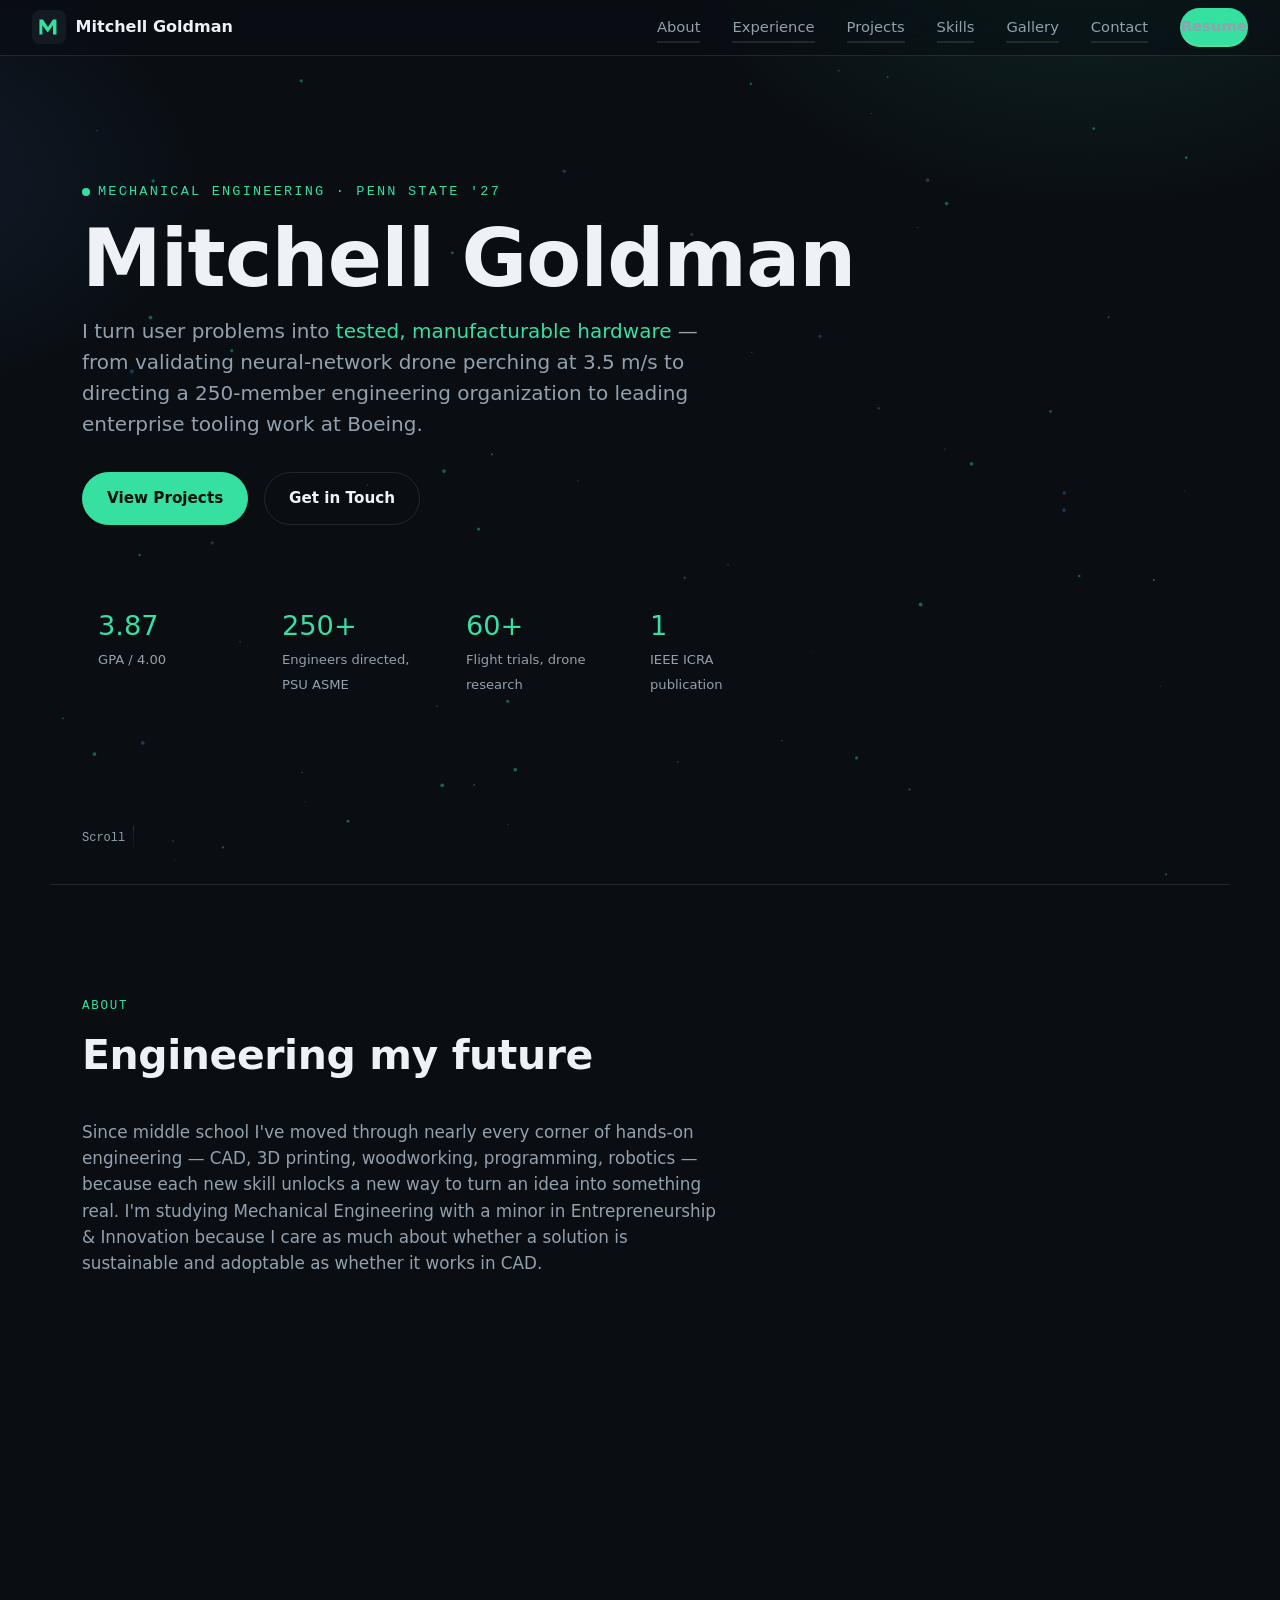
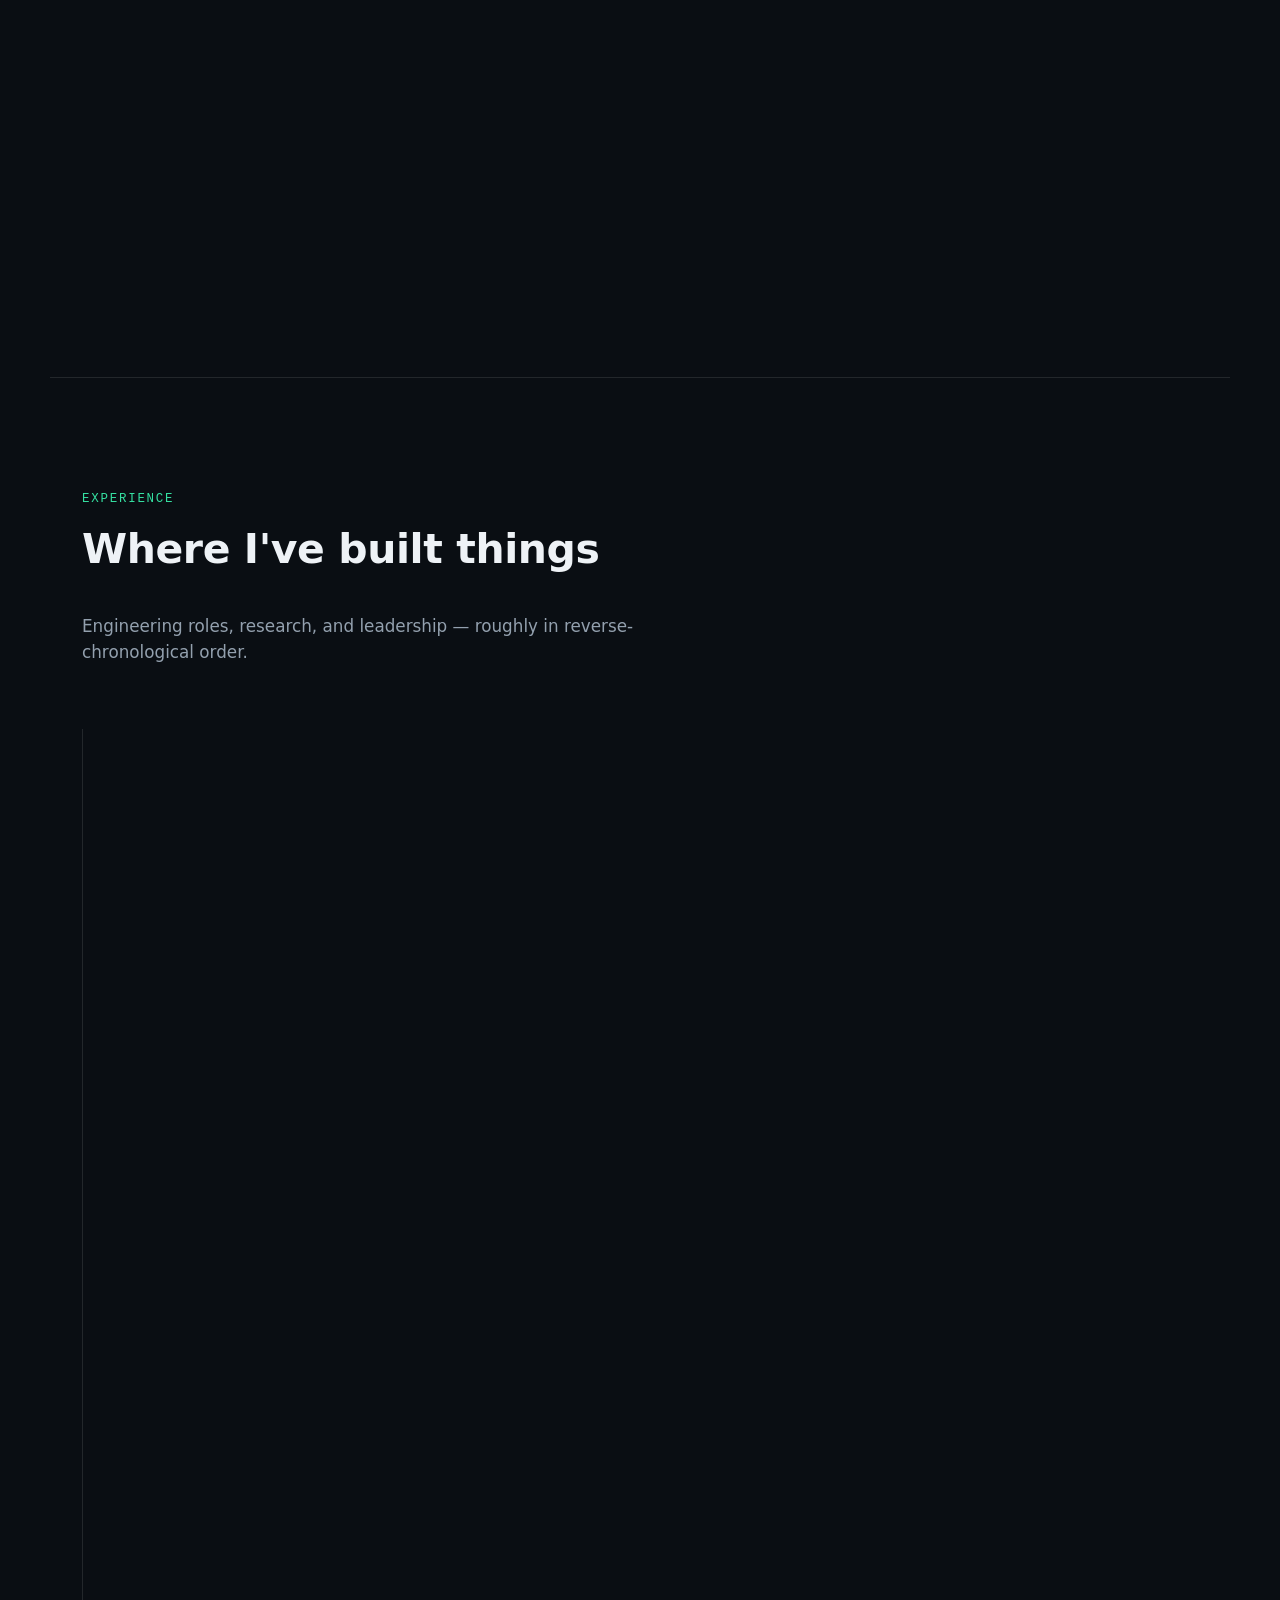
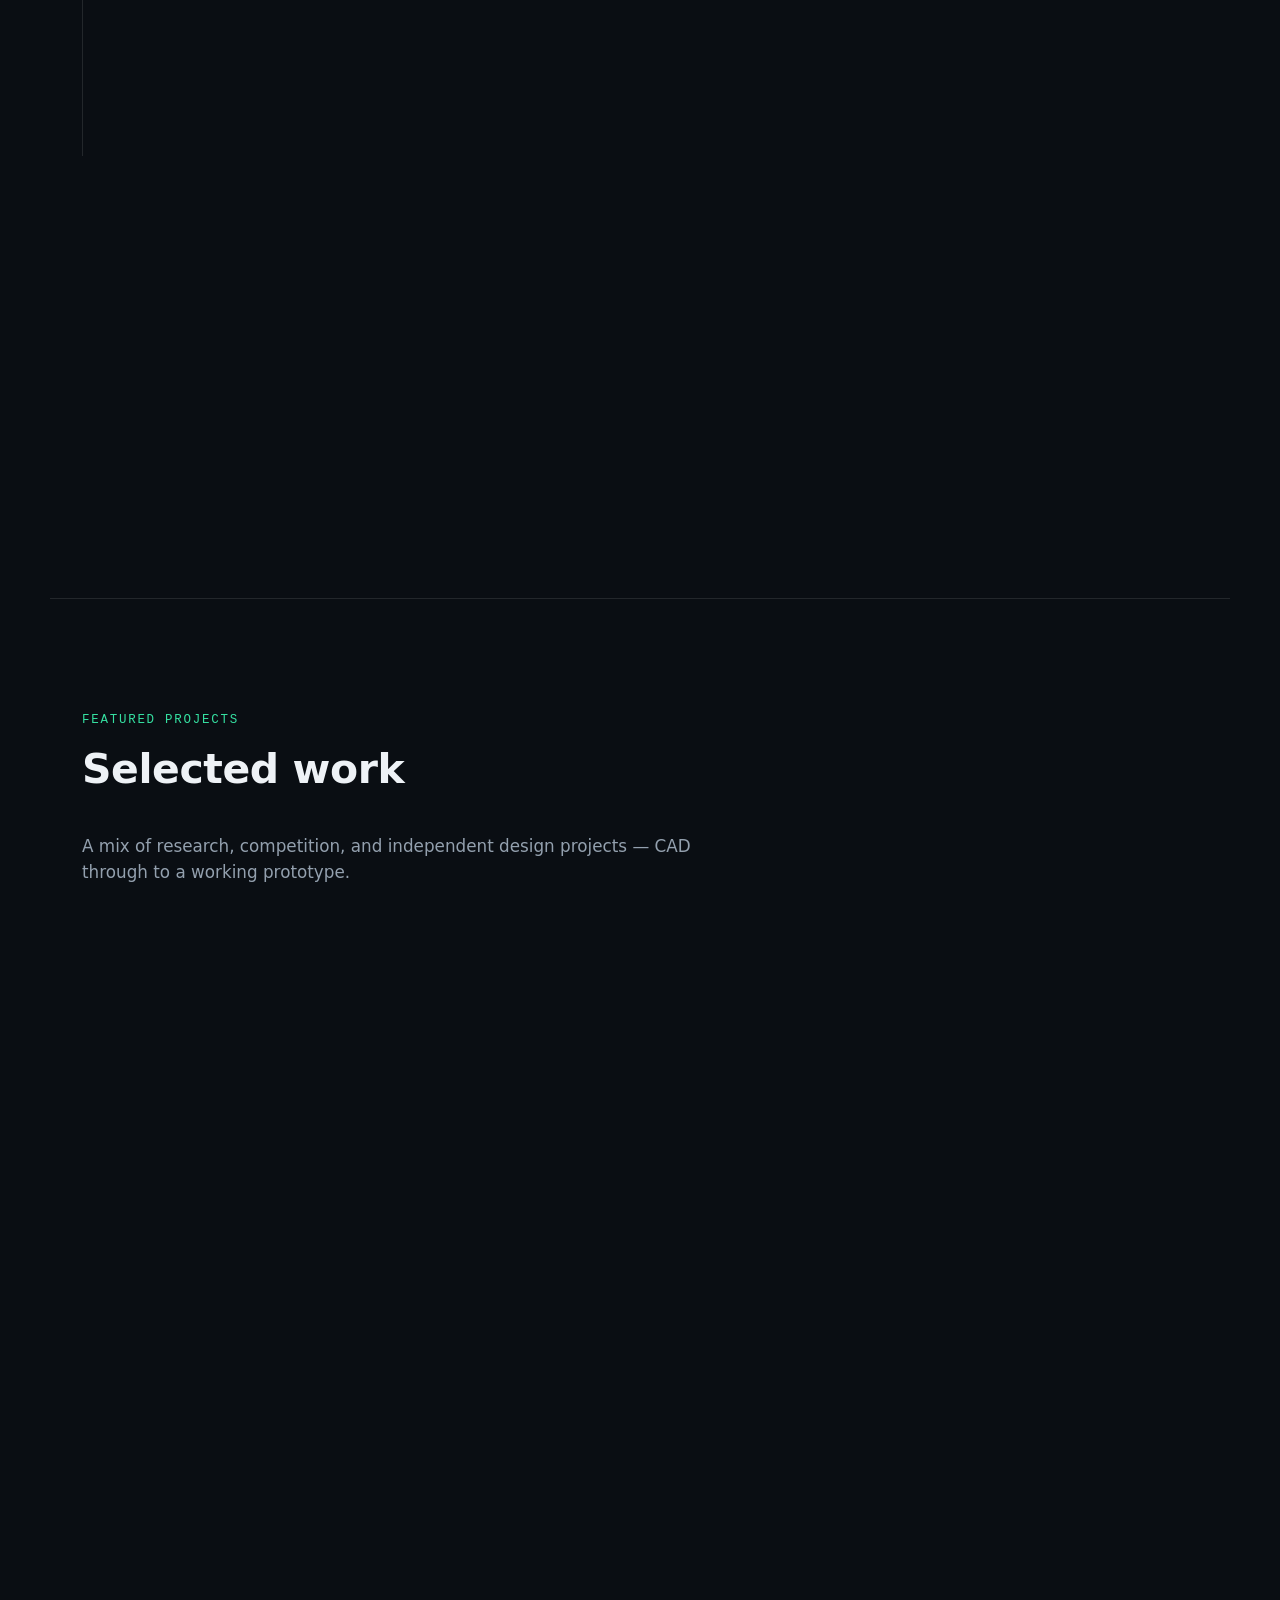
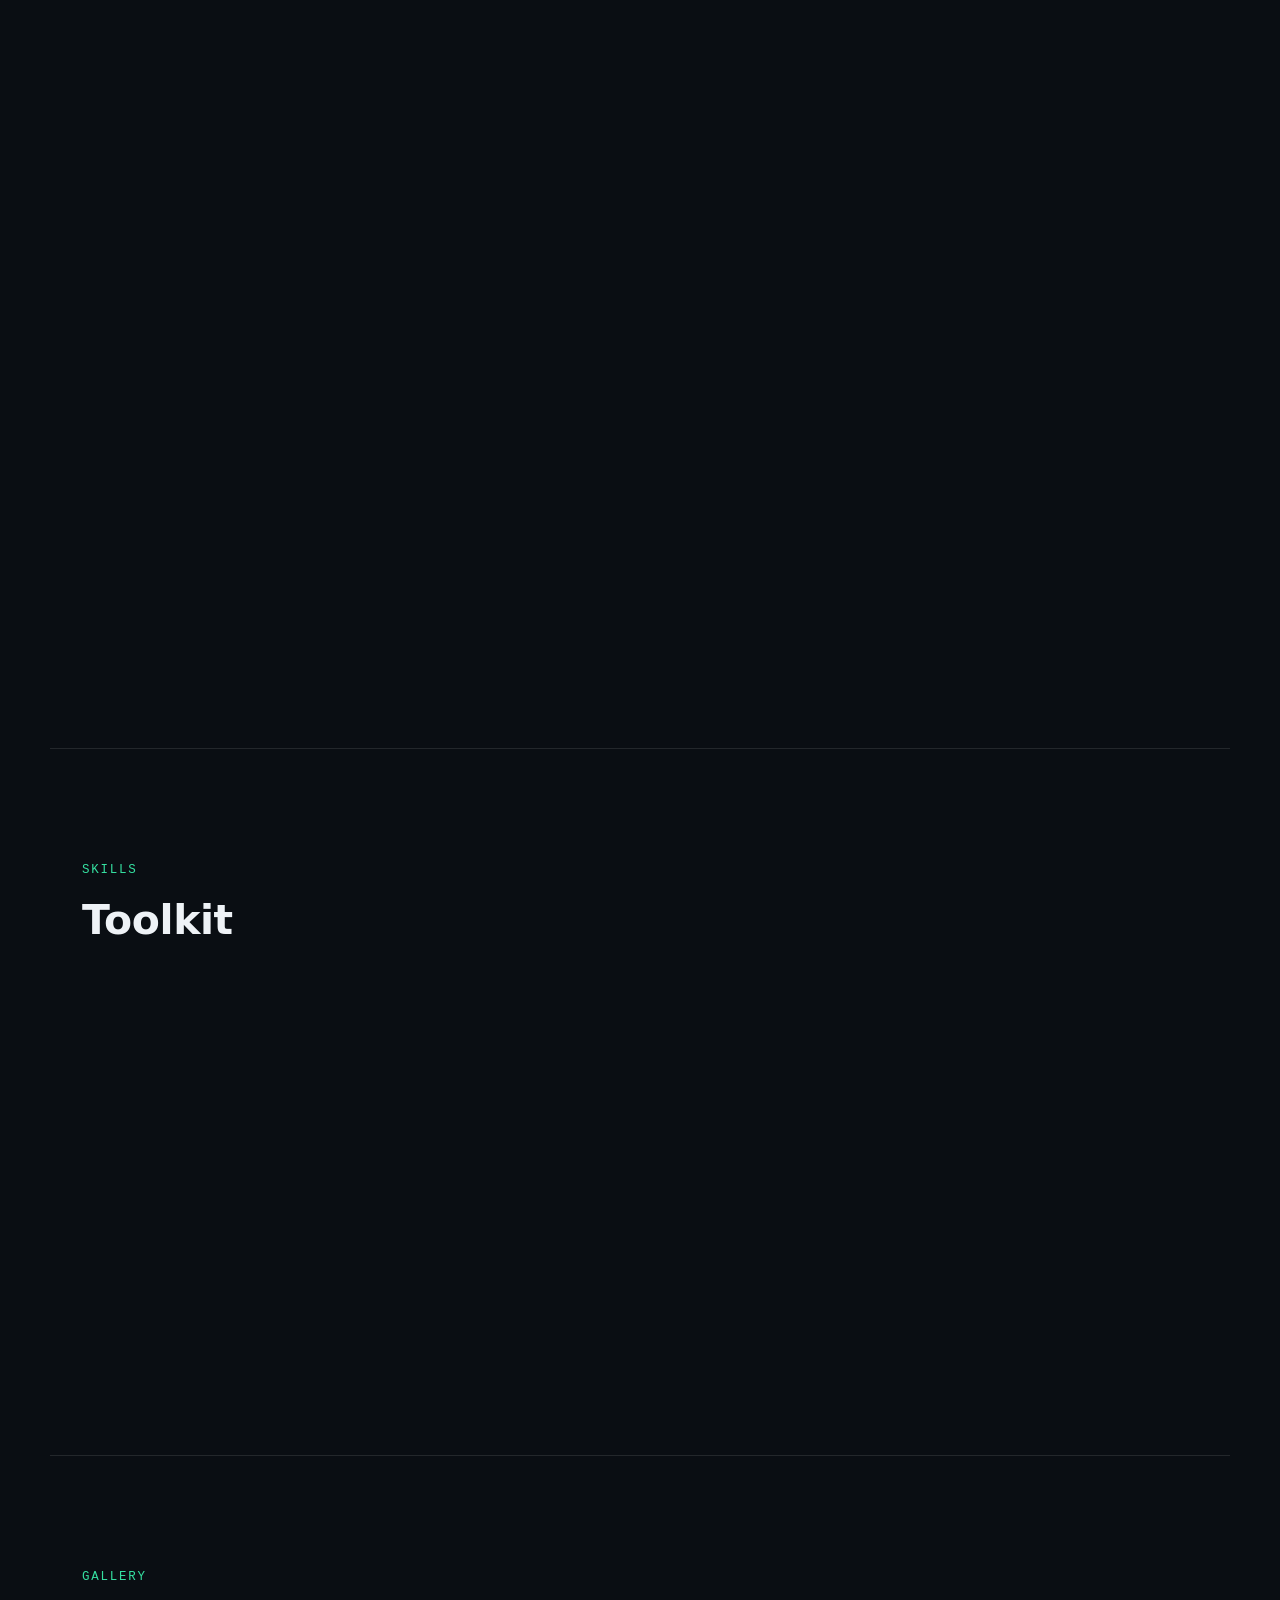
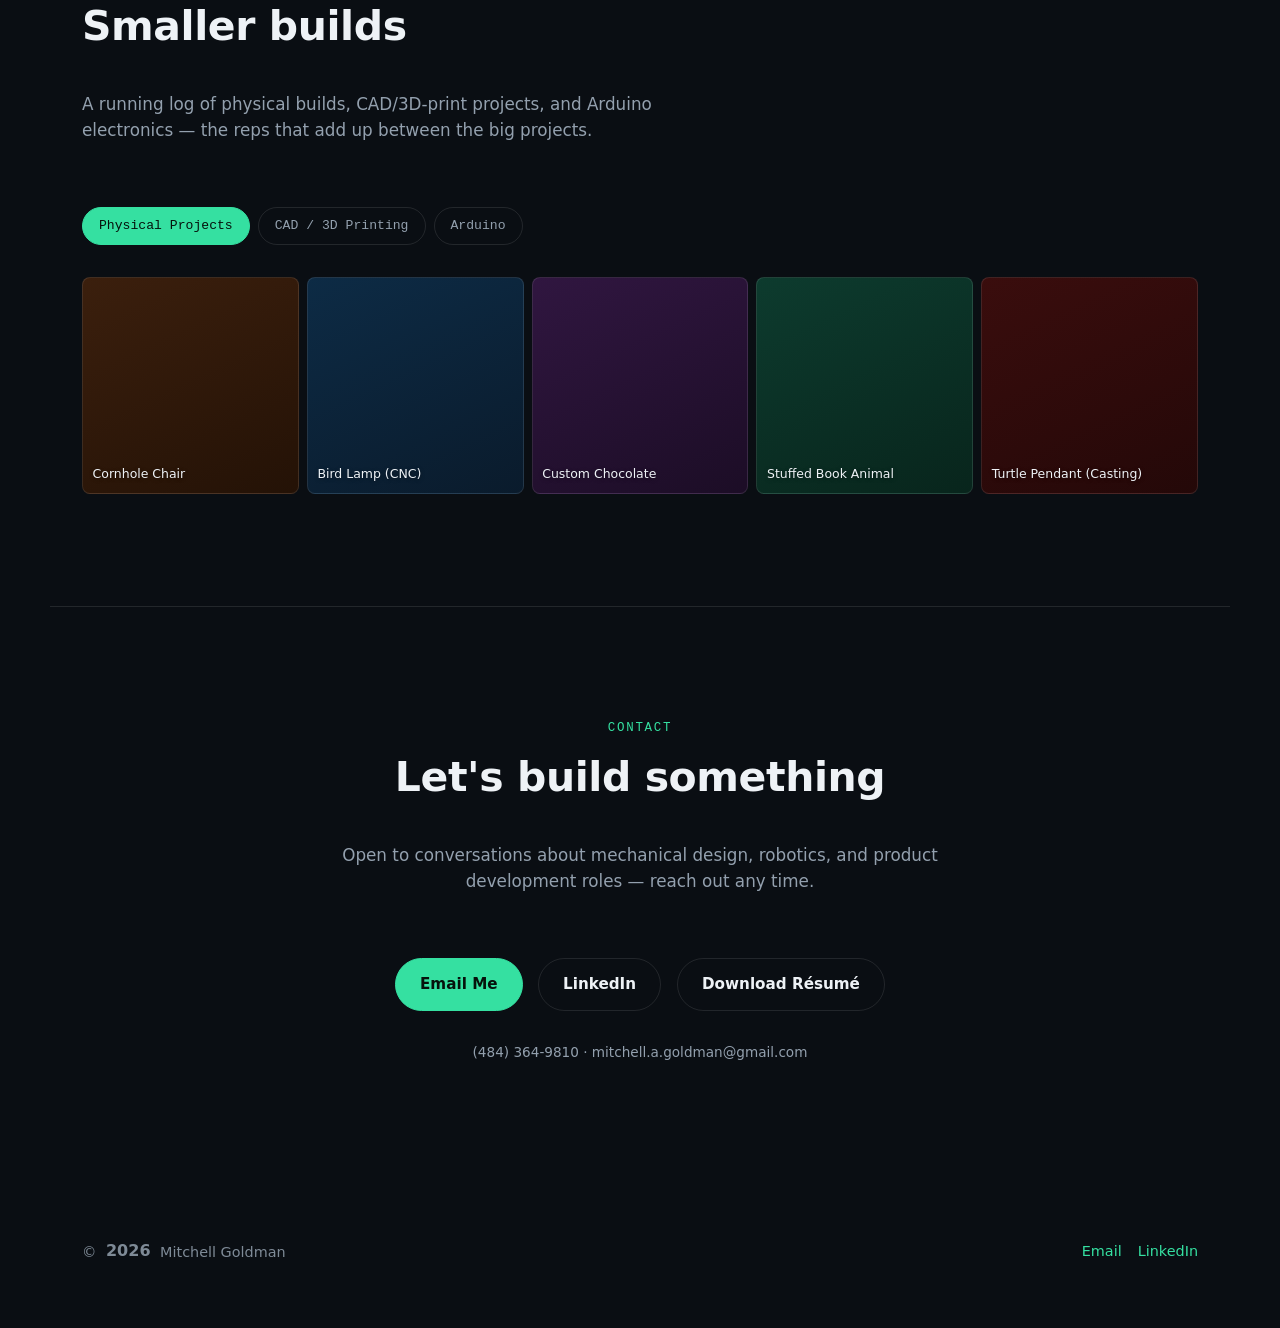
==== commit 15cb532a: "Harden site: strict CSP, referrer policy, noopener+noreferrer, no inline styles - Add Content-Securi" ====
--- a/index.html
+++ b/index.html
@@ -7,6 +7,16 @@
   <meta name="description" content="Mitchell Goldman is a Mechanical Engineering student at Penn State building user-centered hardware — from drone perching research to 3D-printed hovercraft to a Boeing intern program." />
   <meta name="theme-color" content="#0a0e13" />
   <link rel="icon" href="favicon.svg" type="image/svg+xml" />
+
+  <!-- Security hardening: strict CSP (no inline scripts, no unsafe-inline
+       styles, no framing, only same-origin + Google Fonts allowed) and a
+       conservative referrer policy. Note: GitHub Pages serves static files
+       only, so this meta tag is the enforcement mechanism available here —
+       frame-ancestors/report-* directives are ignored when delivered via
+       <meta> per spec and would need a real HTTP header (e.g. via Cloudflare
+       in front of Pages) to be enforced; everything else below does apply. -->
+  <meta http-equiv="Content-Security-Policy" content="default-src 'self'; script-src 'self'; style-src 'self' https://fonts.googleapis.com; font-src https://fonts.gstatic.com; img-src 'self' data:; connect-src 'self'; object-src 'none'; base-uri 'self'; form-action 'self';" />
+  <meta name="referrer" content="strict-origin-when-cross-origin" />
 
   <meta property="og:title" content="Mitchell Goldman — Mechanical Engineer" />
   <meta property="og:description" content="Portfolio: engineering, design, and leadership work from Penn State ASME, Boeing, and the BioRob-InFL Lab." />
@@ -185,7 +195,7 @@
           <span class="org">Penn State BioRob-InFL Lab · State College, PA</span>
           <ul>
             <li>Validated digital twin simulations through 60+ real-world flight trials, confirming neural network and PID algorithms enabling reliable inverted drone perching at 3.5 m/s.</li>
-            <li>Co-authored: B. Habas, A. Brown, D. Lee, <strong>M. Goldman</strong>, B. Cheng, <a class="link" href="https://arxiv.org/abs/2412.10775" target="_blank" rel="noopener">"From Ceilings to Walls: Universal Dynamic Perching of Small Aerial Robots on Surfaces with Variable Orientations"</a> — IEEE ICRA, 2025.</li>
+            <li>Co-authored: B. Habas, A. Brown, D. Lee, <strong>M. Goldman</strong>, B. Cheng, <a class="link" href="https://arxiv.org/abs/2412.10775" target="_blank" rel="noopener noreferrer">"From Ceilings to Walls: Universal Dynamic Perching of Small Aerial Robots on Surfaces with Variable Orientations"</a> — IEEE ICRA, 2025.</li>
           </ul>
         </article>
       </div>
@@ -219,7 +229,7 @@
 
       <div class="gallery-grid">
         <article class="project-card glass span-4" data-reveal>
-          <div class="project-visual" style="background:linear-gradient(135deg,#0d3b2e,#134832);">
+          <div class="project-visual grad-emerald">
             <svg viewBox="0 0 400 160" preserveAspectRatio="xMidYMid slice" aria-hidden="true">
               <defs><radialGradient id="g1" cx="30%" cy="40%" r="70%"><stop offset="0%" stop-color="#35e0a1" stop-opacity="0.55"/><stop offset="100%" stop-color="#35e0a1" stop-opacity="0"/></radialGradient></defs>
               <rect width="400" height="160" fill="url(#g1)"/>
@@ -236,7 +246,7 @@
         </article>
 
         <article class="project-card glass span-2" data-reveal data-reveal-delay="1">
-          <div class="project-visual" style="background:linear-gradient(135deg,#0d2b45,#12233b);">
+          <div class="project-visual grad-blue">
             <svg viewBox="0 0 200 160" preserveAspectRatio="xMidYMid slice" aria-hidden="true">
               <path d="M10 140 C 60 40, 140 40, 190 20" stroke="#4d9fff" stroke-width="2" fill="none" opacity="0.7"/>
               <path d="M10 150 C 70 70, 130 70, 190 40" stroke="#35e0a1" stroke-width="1.4" fill="none" opacity="0.5"/>
@@ -251,7 +261,7 @@
         </article>
 
         <article class="project-card glass span-3" data-reveal>
-          <div class="project-visual" style="background:linear-gradient(135deg,#3b1f0d,#4a2a12);">
+          <div class="project-visual grad-amber">
             <svg viewBox="0 0 300 160" preserveAspectRatio="xMidYMid slice" aria-hidden="true">
               <circle cx="80" cy="90" r="34" fill="none" stroke="#f2a65a" stroke-width="3" opacity="0.7"/>
               <circle cx="220" cy="90" r="34" fill="none" stroke="#f2a65a" stroke-width="3" opacity="0.7"/>
@@ -266,7 +276,7 @@
         </article>
 
         <article class="project-card glass span-3" data-reveal data-reveal-delay="1">
-          <div class="project-visual" style="background:linear-gradient(135deg,#301640,#1f0f30);">
+          <div class="project-visual grad-violet">
             <svg viewBox="0 0 300 160" preserveAspectRatio="xMidYMid slice" aria-hidden="true">
               <path d="M0 100 Q 25 70 50 100 T 100 100 T 150 100 T 200 100 T 250 100 T 300 100" stroke="#c084fc" stroke-width="2.5" fill="none" opacity="0.7"/>
               <path d="M0 120 Q 25 90 50 120 T 100 120 T 150 120 T 200 120 T 250 120 T 300 120" stroke="#35e0a1" stroke-width="1.5" fill="none" opacity="0.4"/>
@@ -280,7 +290,7 @@
         </article>
 
         <article class="project-card glass span-2" data-reveal data-reveal-delay="2">
-          <div class="project-visual" style="background:linear-gradient(135deg,#3a0d0d,#4a1414);">
+          <div class="project-visual grad-rose">
             <svg viewBox="0 0 200 160" preserveAspectRatio="xMidYMid slice" aria-hidden="true">
               <polygon points="100,20 170,60 170,120 100,160 30,120 30,60" fill="none" stroke="#ff6b6b" stroke-width="2" opacity="0.7"/>
               <polygon points="100,55 140,77 140,113 100,135 60,113 60,77" fill="none" stroke="#ff6b6b" stroke-width="1.4" opacity="0.5"/>
@@ -346,33 +356,33 @@
 
       <div class="mini-gallery-panel" data-gallery-panel="physical">
         <div class="mini-gallery">
-          <div class="mini-item" style="--g1:#3b1f0d;--g2:#241206;"><span>Cornhole Chair</span></div>
-          <div class="mini-item" style="--g1:#0d2b45;--g2:#0a1b2c;"><span>Bird Lamp (CNC)</span></div>
-          <div class="mini-item" style="--g1:#301640;--g2:#1c0d26;"><span>Custom Chocolate</span></div>
-          <div class="mini-item" style="--g1:#0d3b2e;--g2:#08251c;"><span>Stuffed Book Animal</span></div>
-          <div class="mini-item" style="--g1:#3a0d0d;--g2:#240808;"><span>Turtle Pendant (Casting)</span></div>
+          <div class="mini-item g1"><span>Cornhole Chair</span></div>
+          <div class="mini-item g2"><span>Bird Lamp (CNC)</span></div>
+          <div class="mini-item g3"><span>Custom Chocolate</span></div>
+          <div class="mini-item g4"><span>Stuffed Book Animal</span></div>
+          <div class="mini-item g5"><span>Turtle Pendant (Casting)</span></div>
         </div>
       </div>
       <div class="mini-gallery-panel" data-gallery-panel="cad" hidden>
         <div class="mini-gallery">
-          <div class="mini-item" style="--g1:#0d2b45;--g2:#0a1b2c;"><span>Tensegrity Stand</span></div>
-          <div class="mini-item" style="--g1:#0d3b2e;--g2:#08251c;"><span>Necklace Hanger</span></div>
-          <div class="mini-item" style="--g1:#301640;--g2:#1c0d26;"><span>Bike Phone Holder</span></div>
-          <div class="mini-item" style="--g1:#3b1f0d;--g2:#241206;"><span>Headphone Stand</span></div>
-          <div class="mini-item" style="--g1:#0d2b45;--g2:#0a1b2c;"><span>Climbing Hang Board</span></div>
-          <div class="mini-item" style="--g1:#3a0d0d;--g2:#240808;"><span>Marble Catapult</span></div>
-          <div class="mini-item" style="--g1:#0d3b2e;--g2:#08251c;"><span>Mouse Case</span></div>
-          <div class="mini-item" style="--g1:#301640;--g2:#1c0d26;"><span>Keychain</span></div>
-          <div class="mini-item" style="--g1:#3b1f0d;--g2:#241206;"><span>Chapstick Dispenser</span></div>
-          <div class="mini-item" style="--g1:#0d2b45;--g2:#0a1b2c;"><span>Design Contest Bridge</span></div>
-          <div class="mini-item" style="--g1:#3a0d0d;--g2:#240808;"><span>Mountain Coaster</span></div>
-          <div class="mini-item" style="--g1:#0d3b2e;--g2:#08251c;"><span>Plant Vase</span></div>
+          <div class="mini-item g2"><span>Tensegrity Stand</span></div>
+          <div class="mini-item g4"><span>Necklace Hanger</span></div>
+          <div class="mini-item g3"><span>Bike Phone Holder</span></div>
+          <div class="mini-item g1"><span>Headphone Stand</span></div>
+          <div class="mini-item g2"><span>Climbing Hang Board</span></div>
+          <div class="mini-item g5"><span>Marble Catapult</span></div>
+          <div class="mini-item g4"><span>Mouse Case</span></div>
+          <div class="mini-item g3"><span>Keychain</span></div>
+          <div class="mini-item g1"><span>Chapstick Dispenser</span></div>
+          <div class="mini-item g2"><span>Design Contest Bridge</span></div>
+          <div class="mini-item g5"><span>Mountain Coaster</span></div>
+          <div class="mini-item g4"><span>Plant Vase</span></div>
         </div>
       </div>
       <div class="mini-gallery-panel" data-gallery-panel="arduino" hidden>
         <div class="mini-gallery">
-          <div class="mini-item" style="--g1:#0d3b2e;--g2:#08251c;"><span>Ultrasonic Distance Sensor + RGB/4-Digit Display</span></div>
-          <div class="mini-item" style="--g1:#301640;--g2:#1c0d26;"><span>Shift-Register LED Display + IR Remote</span></div>
+          <div class="mini-item g4"><span>Ultrasonic Distance Sensor + RGB/4-Digit Display</span></div>
+          <div class="mini-item g3"><span>Shift-Register LED Display + IR Remote</span></div>
         </div>
       </div>
     </section>
@@ -386,7 +396,7 @@
       </div>
       <div class="contact-actions">
         <a class="btn btn-primary" data-magnetic href="mailto:mitchell.a.goldman@gmail.com">Email Me</a>
-        <a class="btn btn-ghost" data-magnetic href="https://linkedin.com/in/mgoldman4" target="_blank" rel="noopener">LinkedIn</a>
+        <a class="btn btn-ghost" data-magnetic href="https://linkedin.com/in/mgoldman4" target="_blank" rel="noopener noreferrer">LinkedIn</a>
         <a class="btn btn-ghost" data-magnetic href="assets/Mitchell_Goldman_Resume.pdf" download>Download Résumé</a>
       </div>
       <p class="contact-note">(484) 364-9810 · mitchell.a.goldman@gmail.com</p>
@@ -397,7 +407,7 @@
     <span class="brand">© <span id="year"></span> Mitchell Goldman</span>
     <div class="footer-links">
       <a class="link" href="mailto:mitchell.a.goldman@gmail.com">Email</a>
-      <a class="link" href="https://linkedin.com/in/mgoldman4" target="_blank" rel="noopener">LinkedIn</a>
+      <a class="link" href="https://linkedin.com/in/mgoldman4" target="_blank" rel="noopener noreferrer">LinkedIn</a>
     </div>
   </footer>
 
--- a/css/components/projects.css
+++ b/css/components/projects.css
@@ -24,6 +24,13 @@
   overflow: hidden;
   clip-path: inset(0 0 0 0);
 }
+/* Gradient variants (kept as classes, not inline styles, so the page can
+   run a strict style-src CSP with no 'unsafe-inline'). */
+.project-visual.grad-emerald { background: linear-gradient(135deg, #0d3b2e, #134832); }
+.project-visual.grad-blue    { background: linear-gradient(135deg, #0d2b45, #12233b); }
+.project-visual.grad-amber   { background: linear-gradient(135deg, #3b1f0d, #4a2a12); }
+.project-visual.grad-violet  { background: linear-gradient(135deg, #301640, #1f0f30); }
+.project-visual.grad-rose    { background: linear-gradient(135deg, #3a0d0d, #4a1414); }
 .project-visual svg { width: 100%; height: 100%; transition: transform 0.6s var(--ease-out); }
 .project-card:hover .project-visual svg, .project-card:focus-visible .project-visual svg { transform: scale(1.06); }
 
--- a/css/components/gallery.css
+++ b/css/components/gallery.css
@@ -17,6 +17,13 @@
   overflow: hidden;
   transition: transform 0.3s var(--ease-out);
 }
+/* Gradient variants as classes (not inline styles) so the CSP can drop
+   'unsafe-inline' from style-src. */
+.mini-item.g1 { --g1: #3b1f0d; --g2: #241206; }
+.mini-item.g2 { --g1: #0d2b45; --g2: #0a1b2c; }
+.mini-item.g3 { --g1: #301640; --g2: #1c0d26; }
+.mini-item.g4 { --g1: #0d3b2e; --g2: #08251c; }
+.mini-item.g5 { --g1: #3a0d0d; --g2: #240808; }
 .mini-item:hover { transform: translateY(-4px); }
 .mini-item span { position: relative; z-index: 1; text-shadow: 0 1px 4px rgba(0,0,0,0.4); }
 
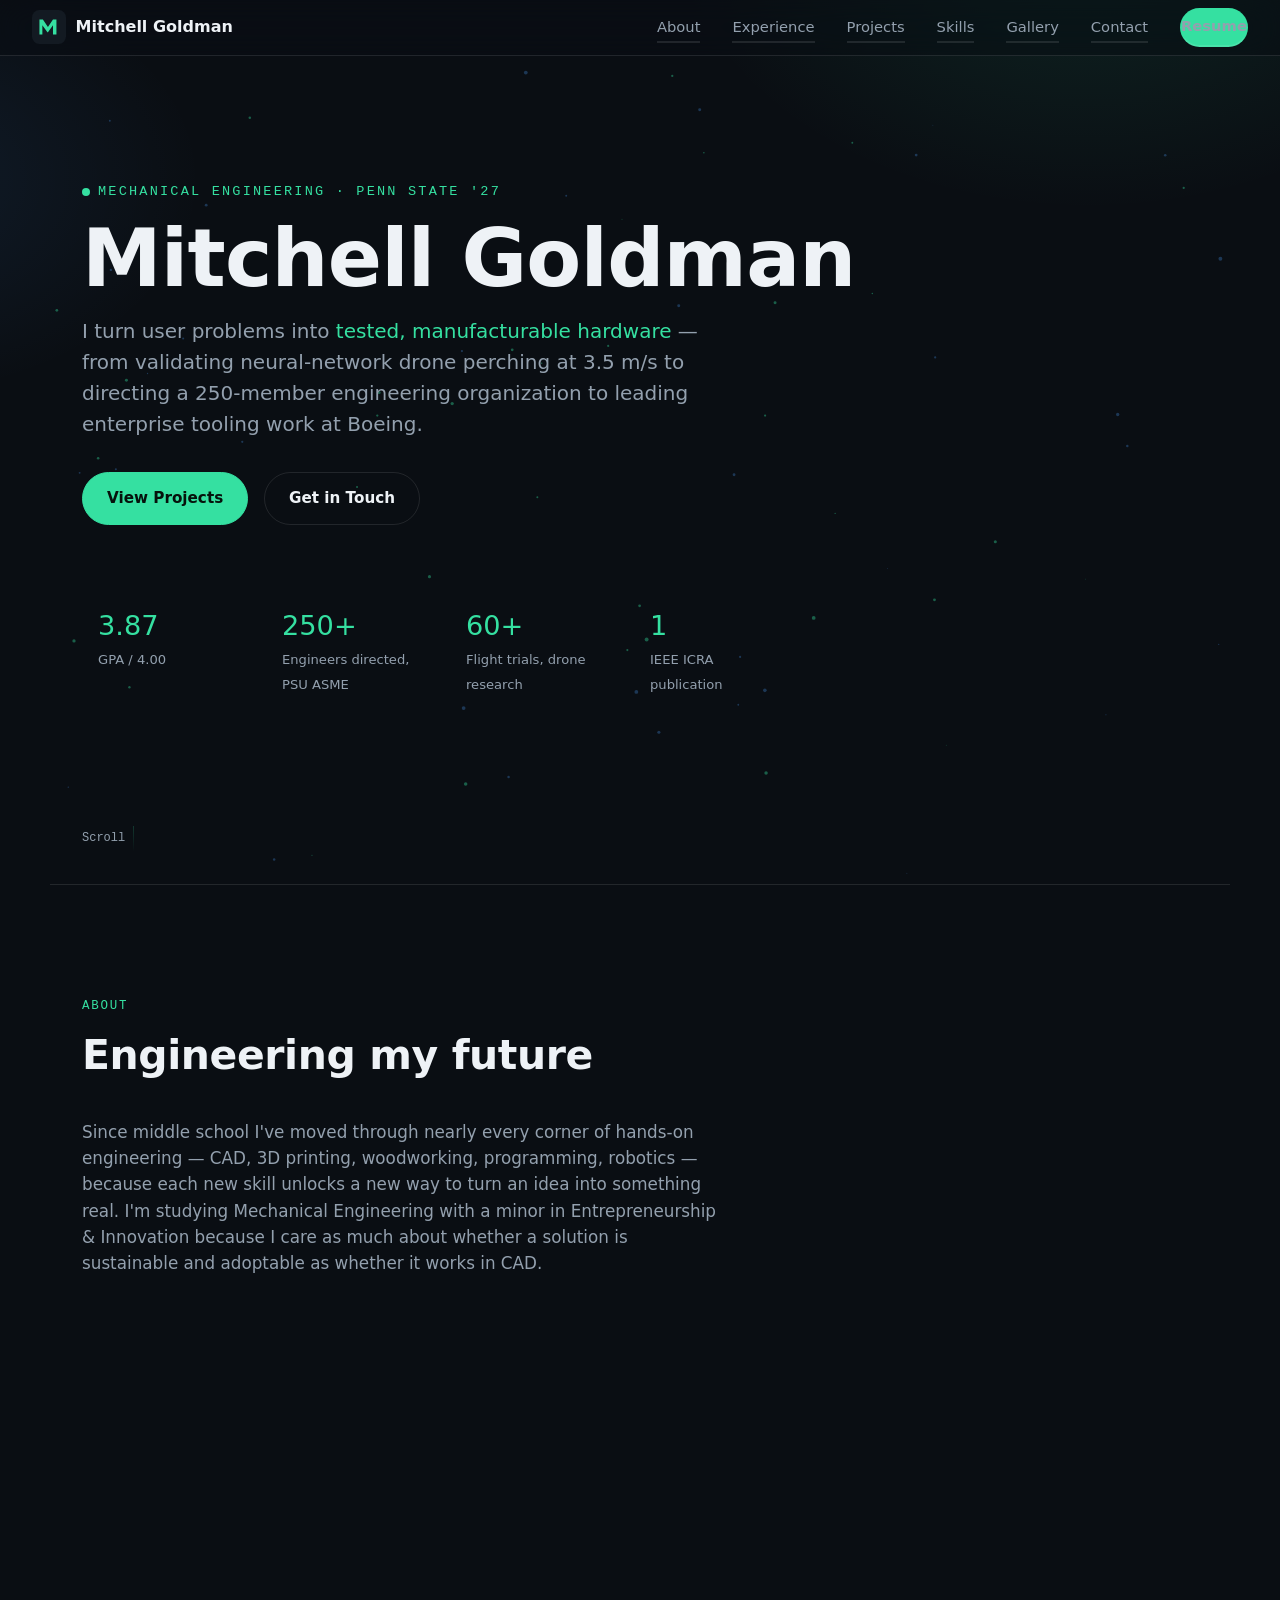
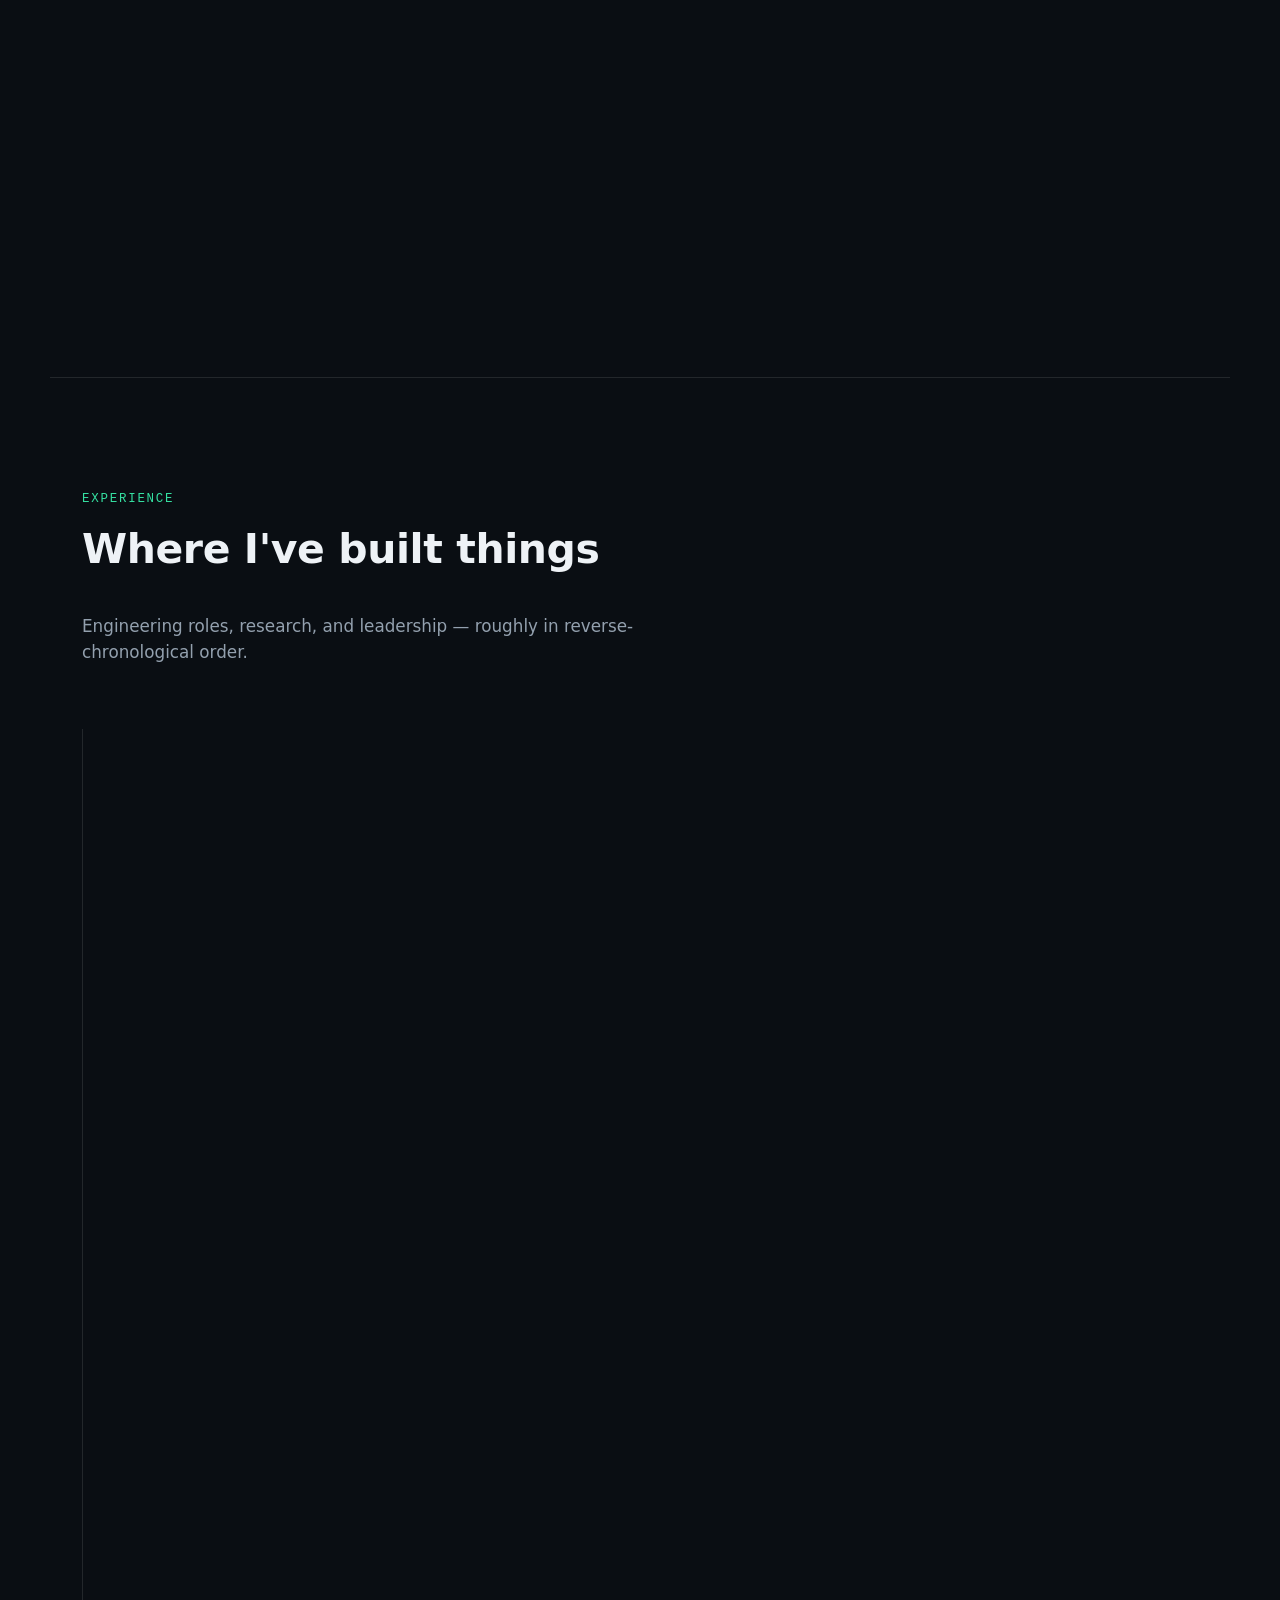
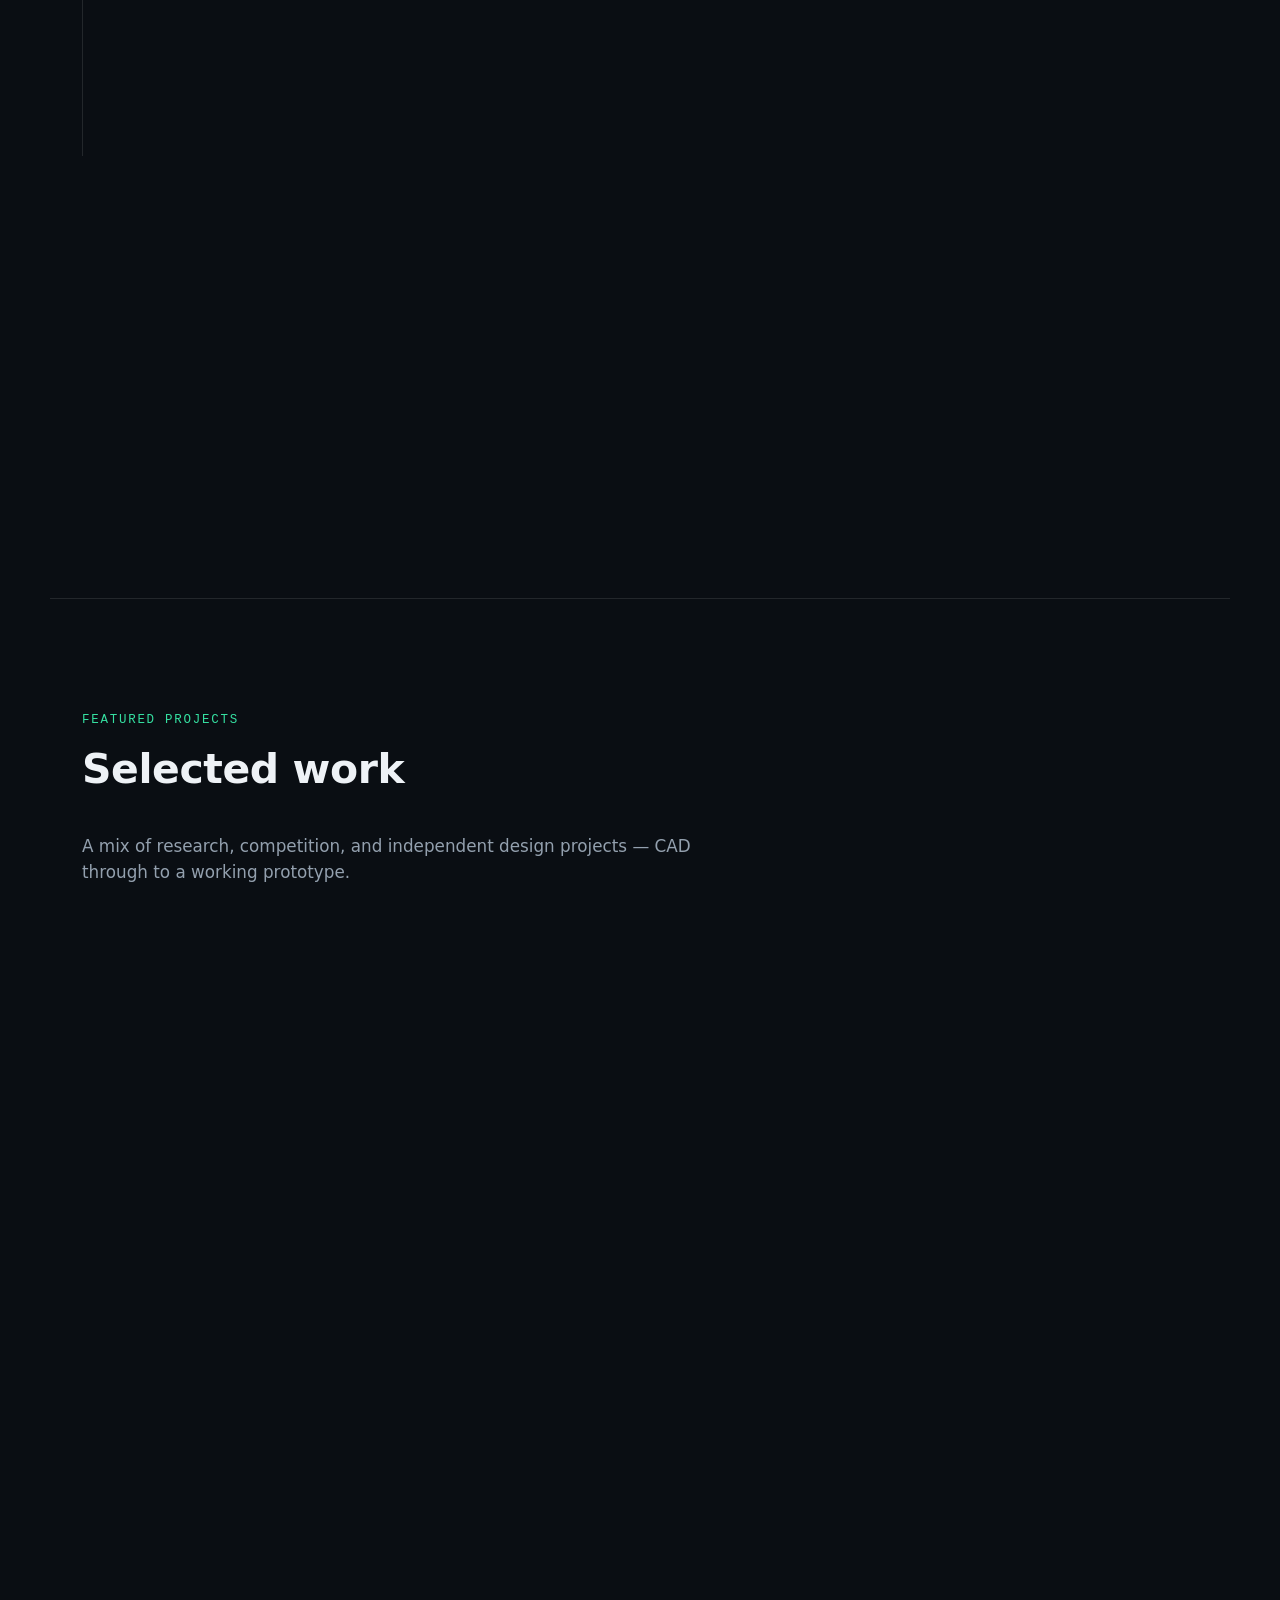
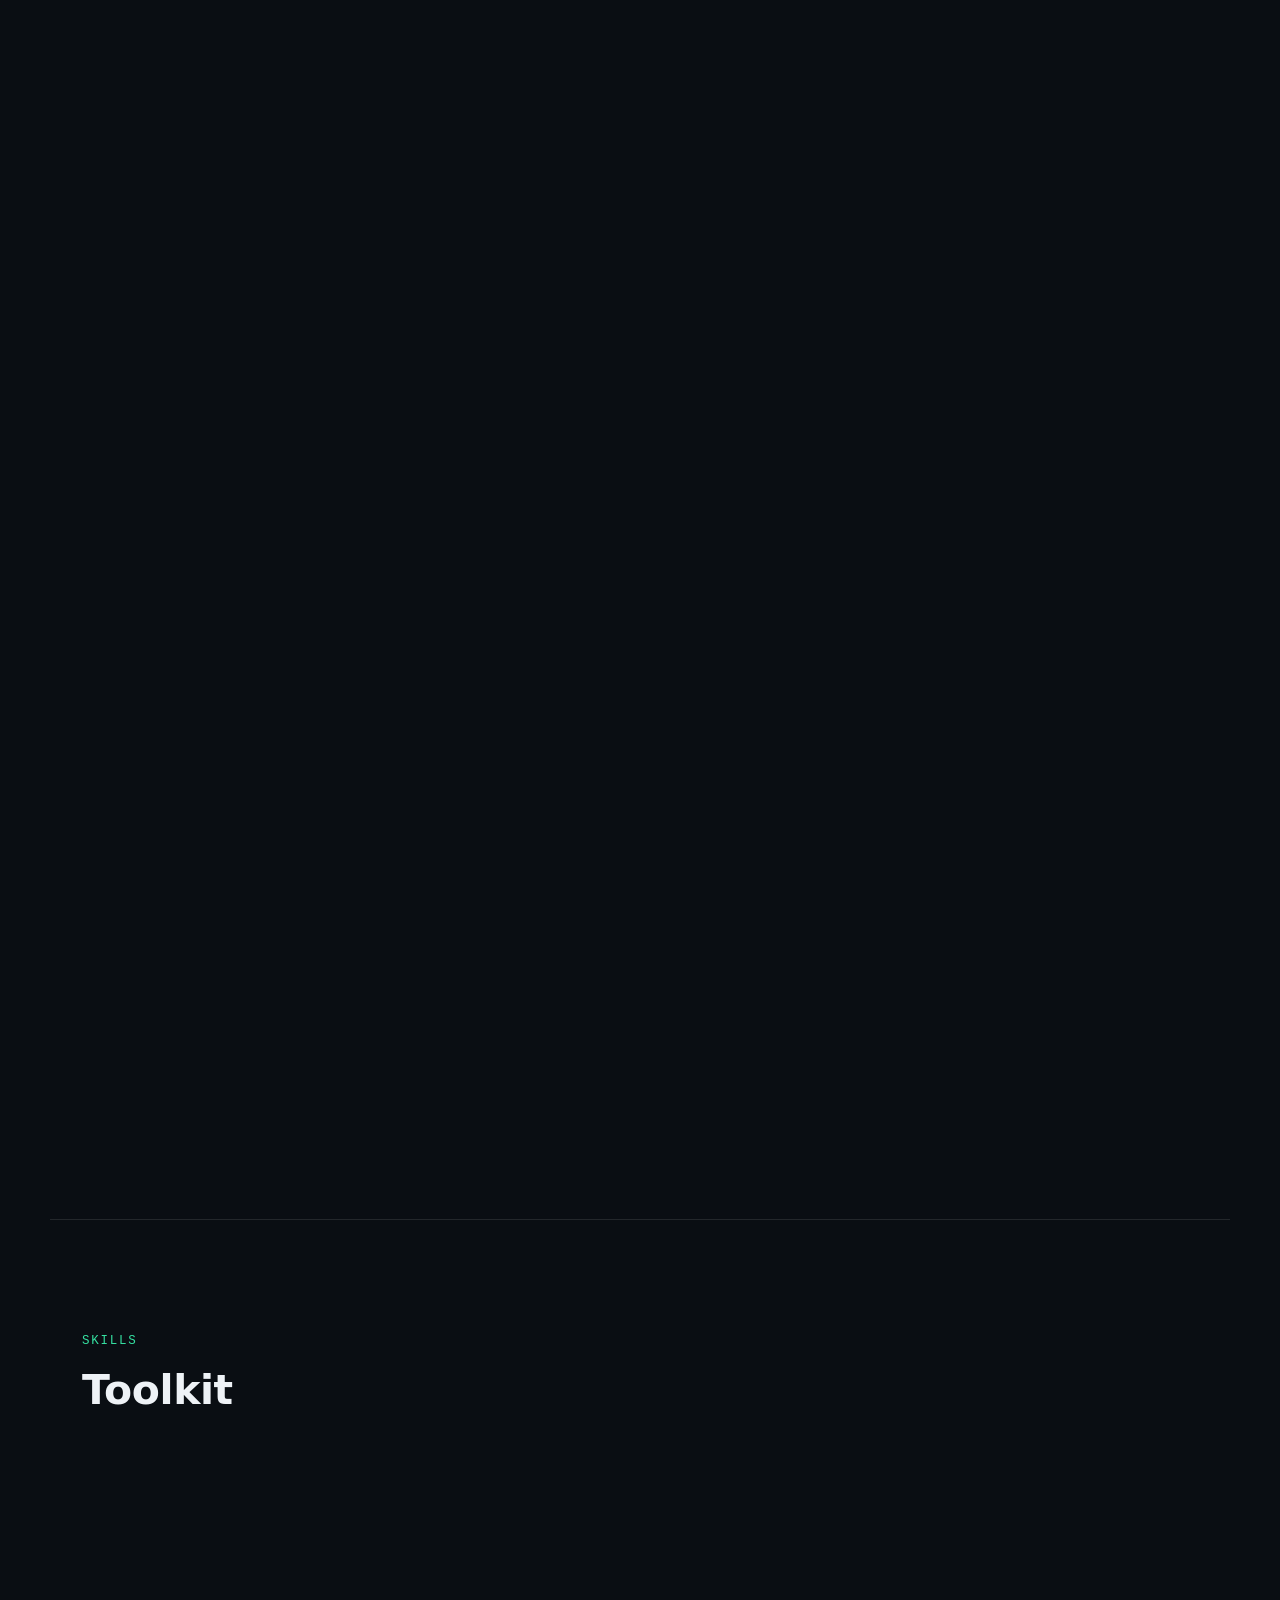
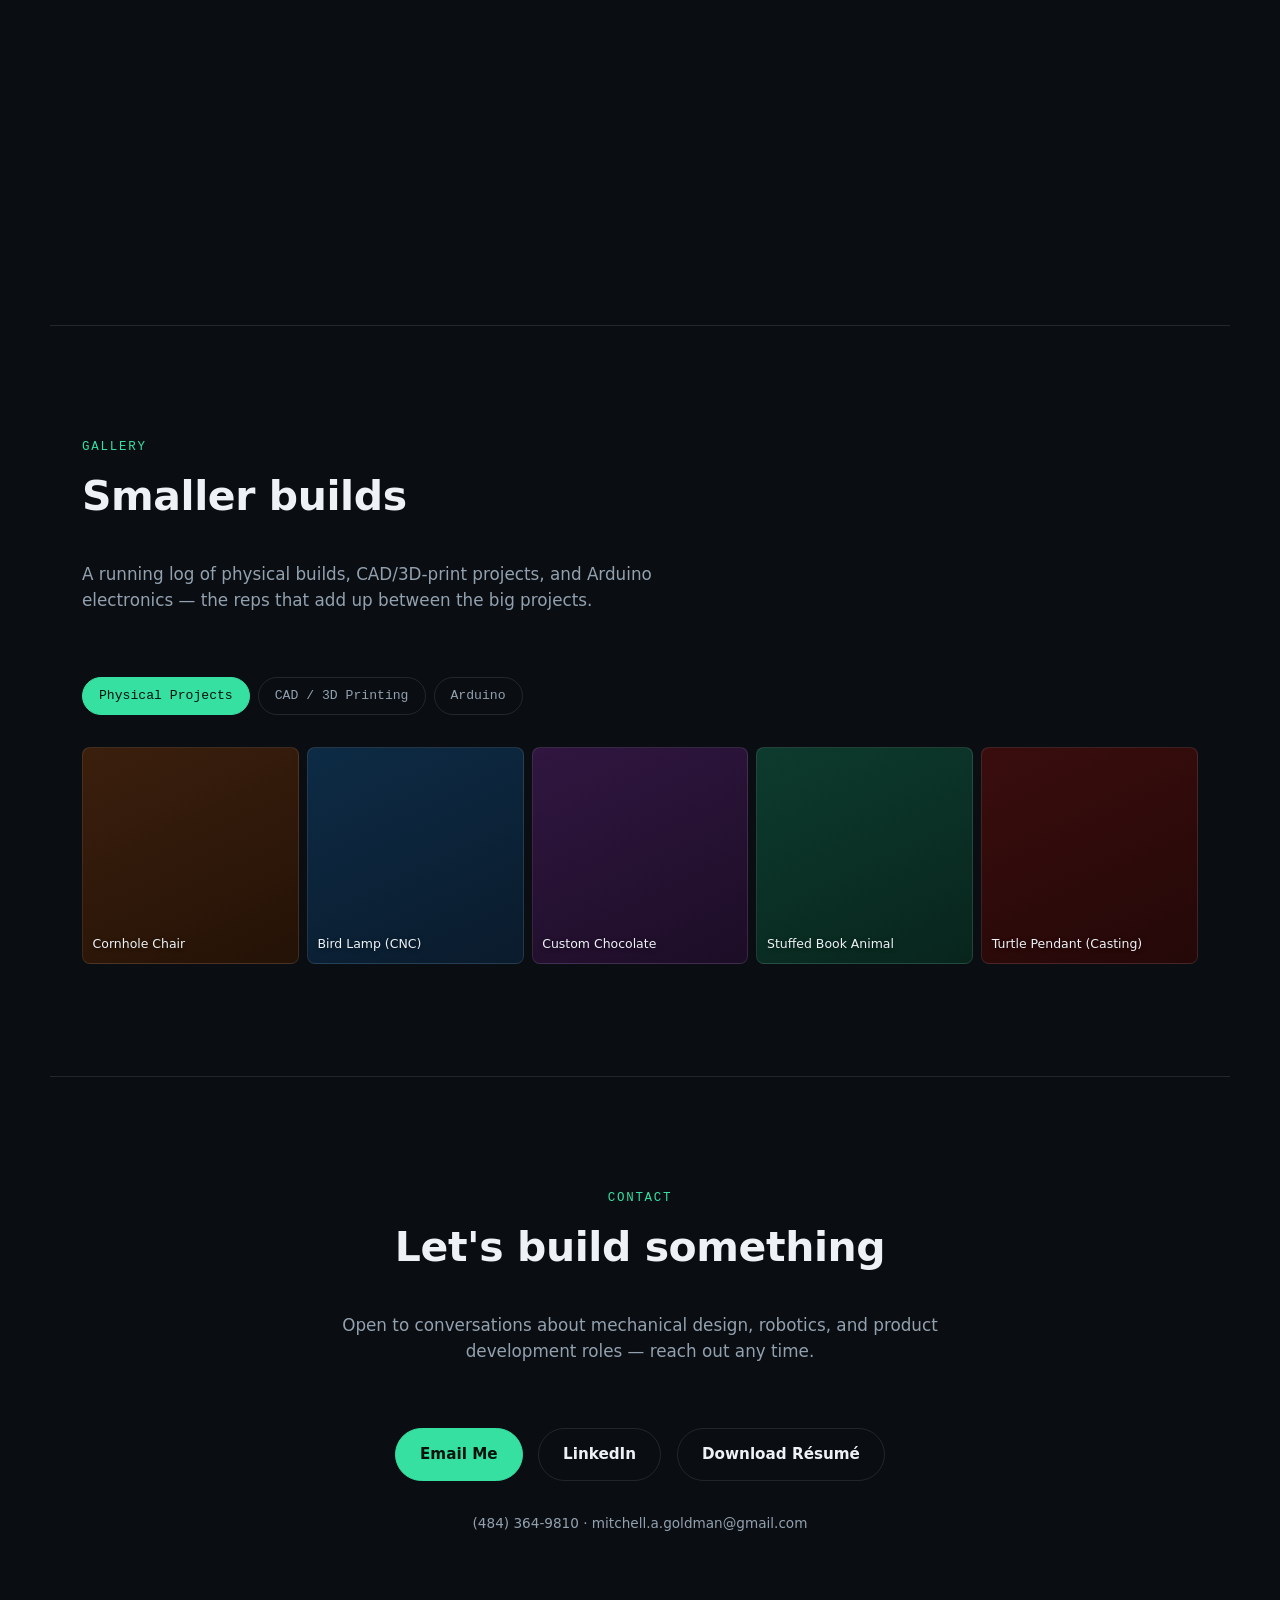
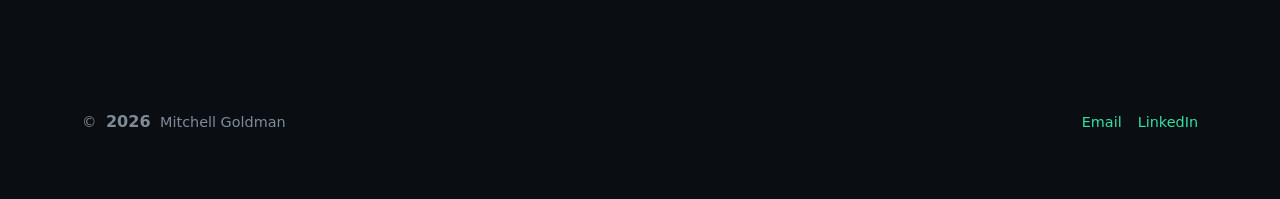
==== commit 1bfd4b94: "Add Look Up, Hovercraft Digital Twin, and Climbing Wall Analytics projects Co-Authored-By: Claude Op" ====
--- a/index.html
+++ b/index.html
@@ -302,6 +302,61 @@
             <div class="tags"><span class="tag">CNC</span><span class="tag">Leadership</span></div>
           </div>
         </article>
+
+        <article class="project-card glass span-4" data-reveal data-reveal-delay="1">
+          <div class="project-visual grad-blue">
+            <svg viewBox="0 0 400 160" preserveAspectRatio="xMidYMid slice" aria-hidden="true">
+              <path d="M0 150 Q 200 60 400 150" stroke="#4d9fff" stroke-width="1.2" fill="none" opacity="0.4"/>
+              <circle cx="60" cy="40" r="1.6" fill="#fff" opacity="0.8"/><circle cx="110" cy="70" r="1.2" fill="#fff" opacity="0.6"/>
+              <circle cx="150" cy="30" r="2" fill="#fff" opacity="0.9"/><circle cx="230" cy="55" r="1.3" fill="#fff" opacity="0.7"/>
+              <circle cx="275" cy="25" r="1.8" fill="#fff" opacity="0.85"/><circle cx="330" cy="65" r="1.2" fill="#fff" opacity="0.6"/>
+              <circle cx="360" cy="35" r="1.5" fill="#fff" opacity="0.75"/>
+              <path d="M150 30 L230 55 L275 25 L360 35" stroke="#35e0a1" stroke-width="1" fill="none" opacity="0.5"/>
+              <circle cx="320" cy="110" r="16" fill="#f2a65a" opacity="0.35"/>
+            </svg>
+          </div>
+          <div class="project-body">
+            <h3><a class="link" href="https://mitchgold-maker.github.io/look-up/" target="_blank" rel="noopener noreferrer">Look Up — Automated Sky-Event Forecasts</a> <span class="arrow">↗</span></h3>
+            <p>A self-updating web app that tells State College when it's worth stepping outside — aurora, meteor showers, planets, eclipses, comets, fog. An AI agent runs every morning, pulls space-weather and cloud-cover forecasts, scores the odds, and publishes a new report automatically. The sky view computes real star, planet, and Moon positions from a star catalog and orbital elements.</p>
+            <div class="tags"><span class="tag">JavaScript</span><span class="tag">Automation / AI Agents</span><span class="tag">GitHub Pages</span><span class="tag">Live</span></div>
+          </div>
+        </article>
+
+        <article class="project-card glass span-3" data-reveal>
+          <div class="project-visual grad-emerald">
+            <svg viewBox="0 0 300 160" preserveAspectRatio="xMidYMid slice" aria-hidden="true">
+              <rect x="20" y="40" width="50" height="30" rx="4" fill="none" stroke="#35e0a1" stroke-width="1.5" opacity="0.7"/>
+              <rect x="125" y="40" width="50" height="30" rx="4" fill="none" stroke="#35e0a1" stroke-width="1.5" opacity="0.7"/>
+              <rect x="230" y="40" width="50" height="30" rx="4" fill="none" stroke="#35e0a1" stroke-width="1.5" opacity="0.7"/>
+              <path d="M70 55 H125 M175 55 H230" stroke="#4d9fff" stroke-width="1.5" opacity="0.7"/>
+              <path d="M20 140 C 80 90, 140 130, 200 100 S 270 95, 290 110" stroke="#4d9fff" stroke-width="2" fill="none" opacity="0.6"/>
+            </svg>
+          </div>
+          <div class="project-body">
+            <h3>Hovercraft Digital Twin <span class="arrow">↗</span></h3>
+            <p>A Simulink model of an RC hovercraft (3-DOF surge/sway/yaw dynamics) calibrated to real motor, propeller, and battery data, with Monte Carlo uncertainty analysis. Used it to run design sweeps — motor KV, prop geometry, battery, mass, chassis shape, lift-valve strategy — before committing to hardware, then fed the chosen parameters straight into a parametric Fusion 360 model held to written DFM rules.</p>
+            <div class="tags"><span class="tag">Simulink</span><span class="tag">MATLAB</span><span class="tag">Fusion 360</span><span class="tag">Model-Based Design</span></div>
+          </div>
+        </article>
+
+        <article class="project-card glass span-3" data-reveal data-reveal-delay="1">
+          <div class="project-visual grad-amber">
+            <svg viewBox="0 0 300 160" preserveAspectRatio="xMidYMid slice" aria-hidden="true">
+              <rect x="30" y="100" width="22" height="40" fill="#f2a65a" opacity="0.5"/>
+              <rect x="70" y="60" width="22" height="80" fill="#f2a65a" opacity="0.7"/>
+              <rect x="110" y="85" width="22" height="55" fill="#f2a65a" opacity="0.5"/>
+              <rect x="150" y="75" width="22" height="65" fill="#f2a65a" opacity="0.55"/>
+              <rect x="190" y="95" width="22" height="45" fill="#f2a65a" opacity="0.5"/>
+              <rect x="230" y="50" width="22" height="90" fill="#f2a65a" opacity="0.75"/>
+              <path d="M30 70 L80 45 L120 65 L160 55 L200 72 L250 35" stroke="#35e0a1" stroke-width="1.5" stroke-dasharray="4 4" fill="none" opacity="0.7"/>
+            </svg>
+          </div>
+          <div class="project-body">
+            <h3>Climbing Wall Usage Analytics <span class="arrow">↗</span></h3>
+            <p>Built a MATLAB pipeline that turns raw access-control check-in logs from the campus climbing wall into staffing-ready insight: busyness heatmaps by hour and weekday, new-climber retention by semester, before/after studies of schedule and pricing changes, and a Poisson regression forecast benchmarked honestly against a simple historical baseline.</p>
+            <div class="tags"><span class="tag">MATLAB</span><span class="tag">Data Analysis</span><span class="tag">Forecasting</span><span class="tag">Operations</span></div>
+          </div>
+        </article>
       </div>
     </section>
 
@@ -323,7 +378,8 @@
         <div class="skill-group glass" data-reveal data-reveal-delay="1">
           <h3>Programming &amp; Controls</h3>
           <div class="skill-chips">
-            <span class="tag">C++</span><span class="tag">Python</span><span class="tag">MATLAB</span><span class="tag">Arduino</span>
+            <span class="tag">C++</span><span class="tag">Python</span><span class="tag">MATLAB</span><span class="tag">Simulink</span><span class="tag">JavaScript</span><span class="tag">Arduino</span>
+            <span class="tag">AI Agent Automation</span>
           </div>
         </div>
         <div class="skill-group glass" data-reveal data-reveal-delay="2">
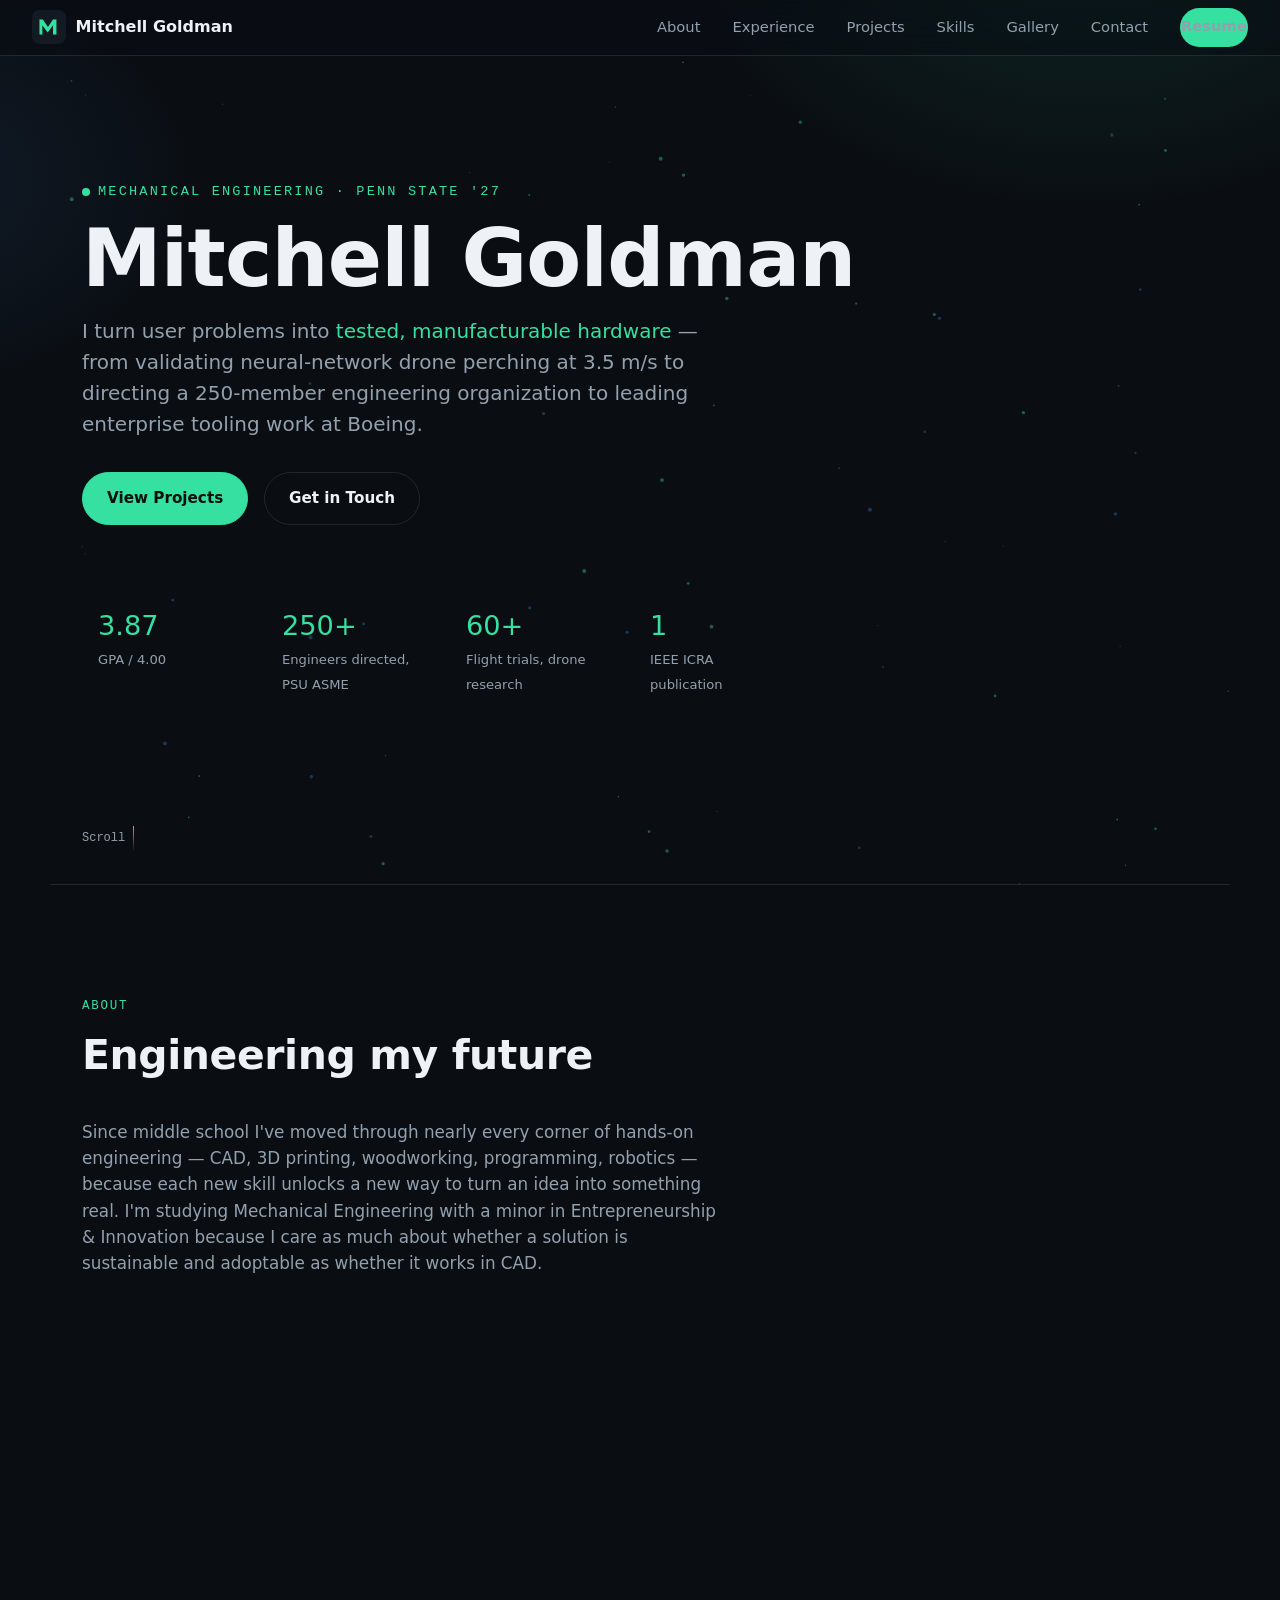
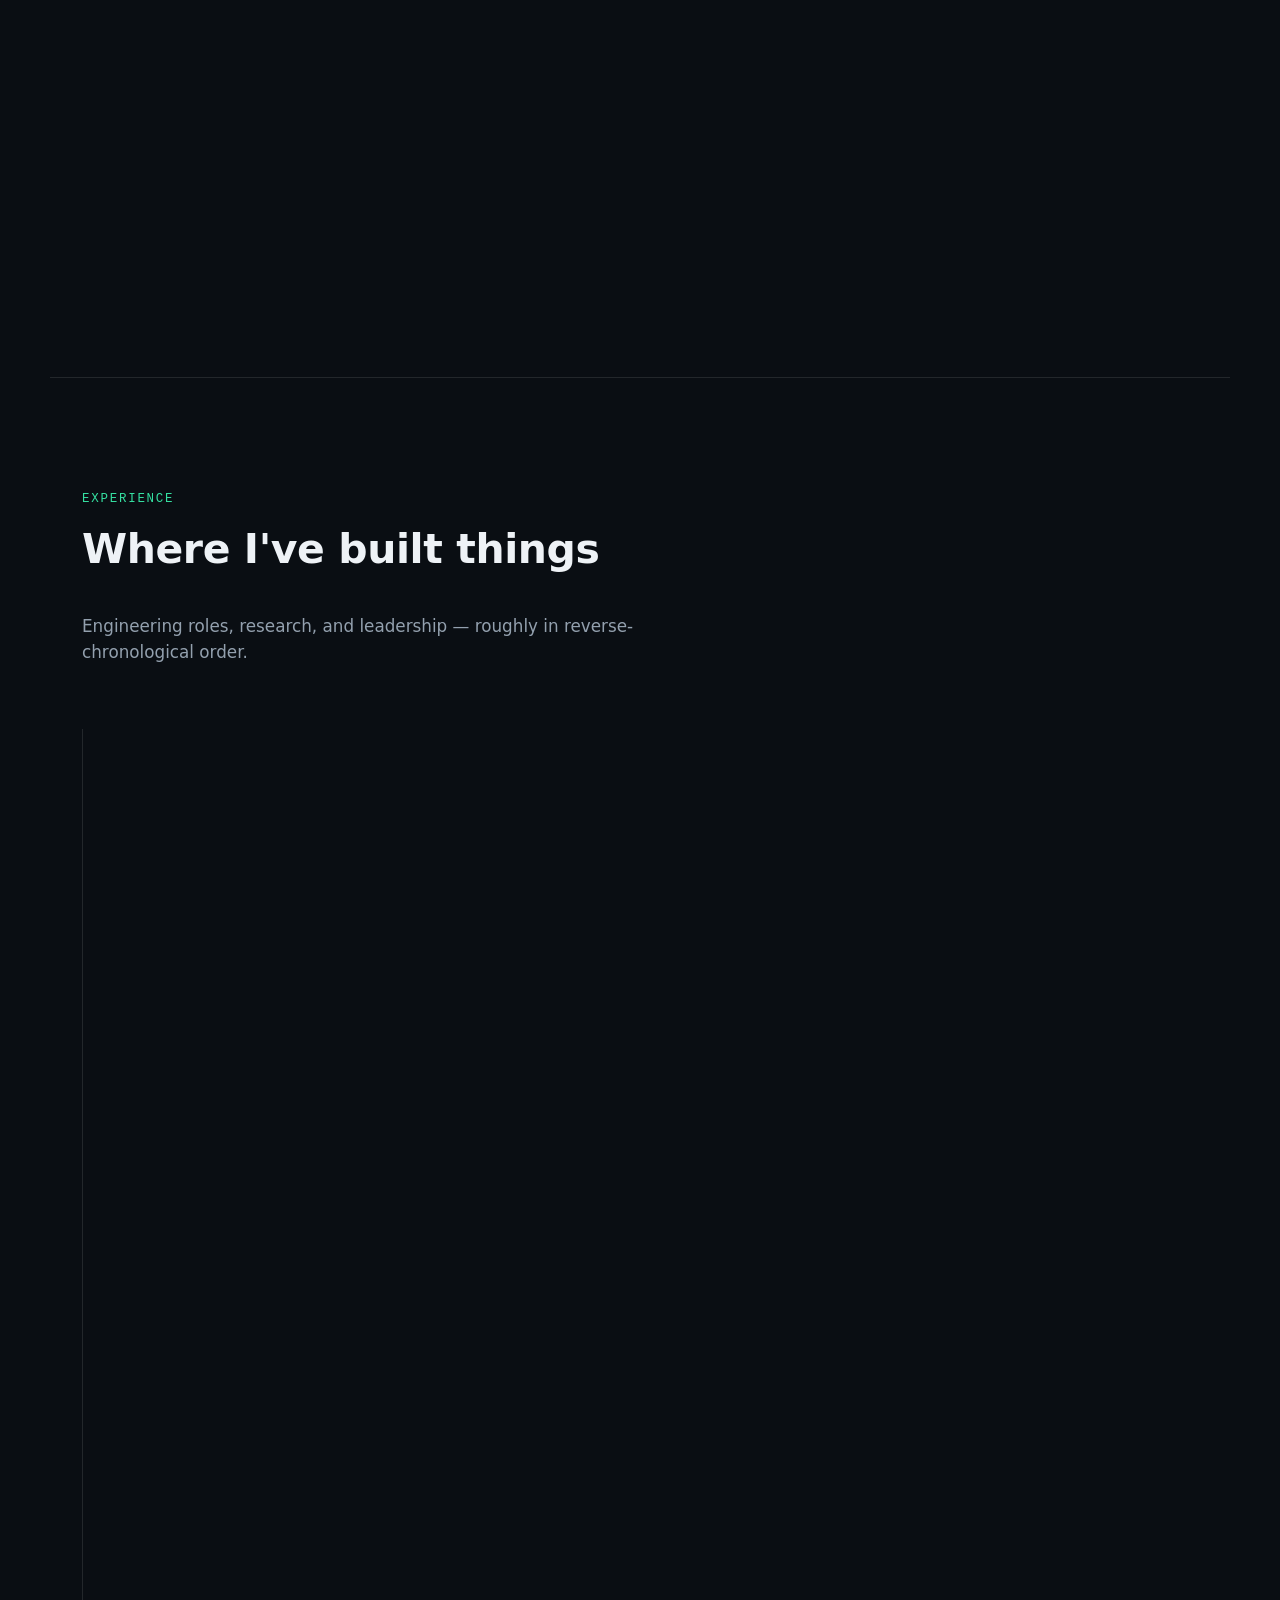
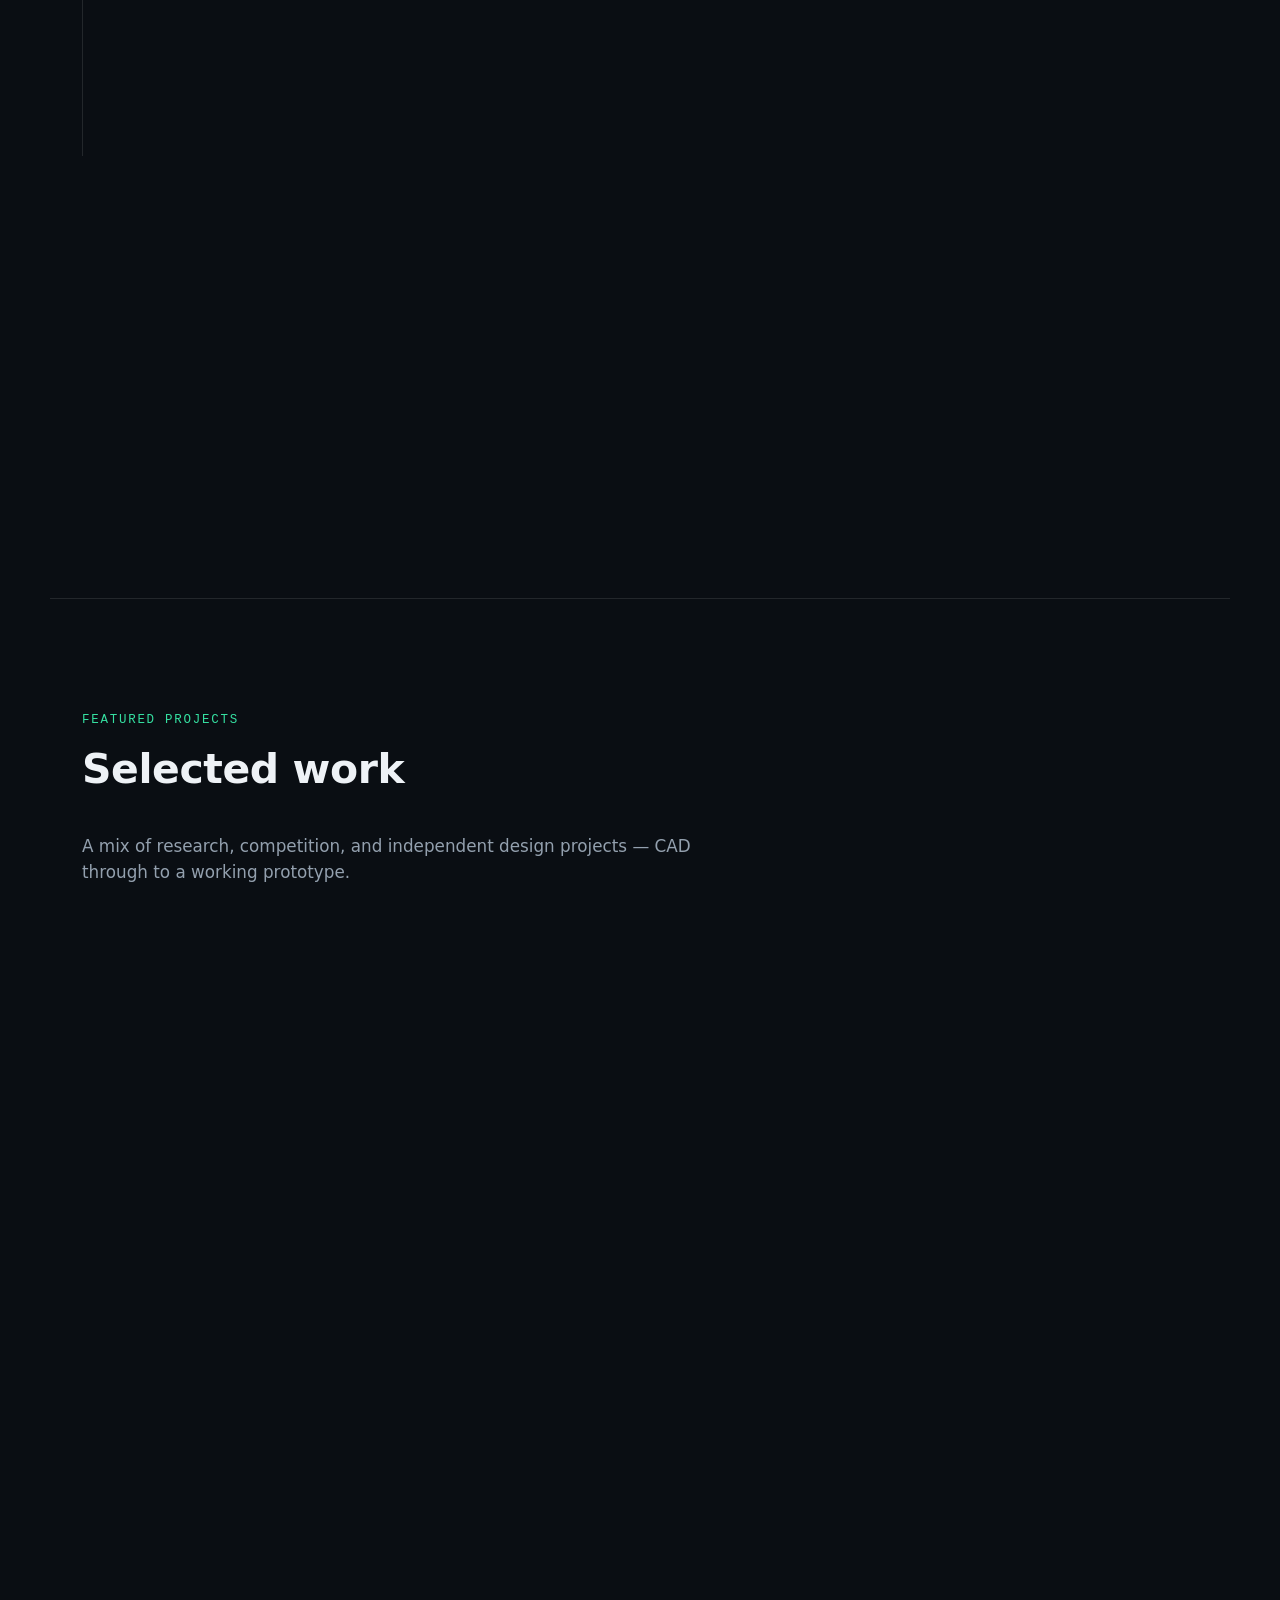
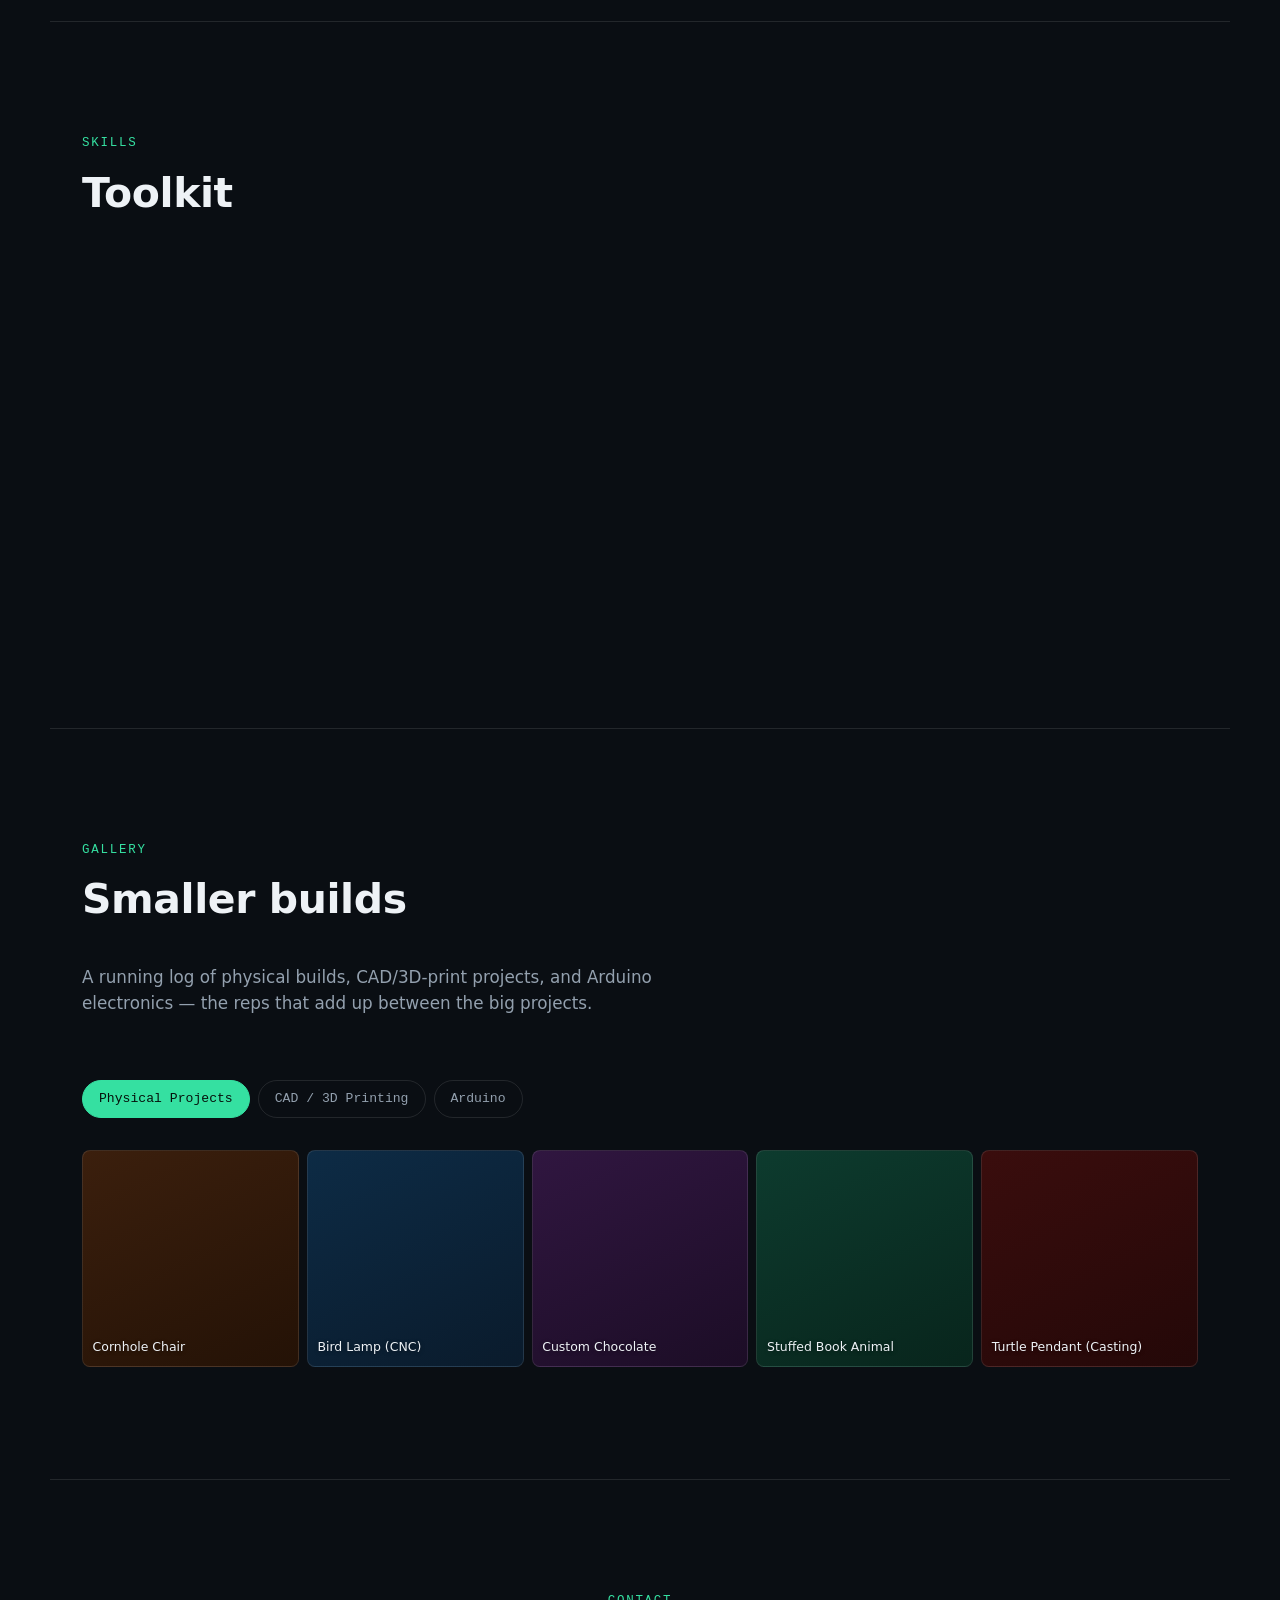
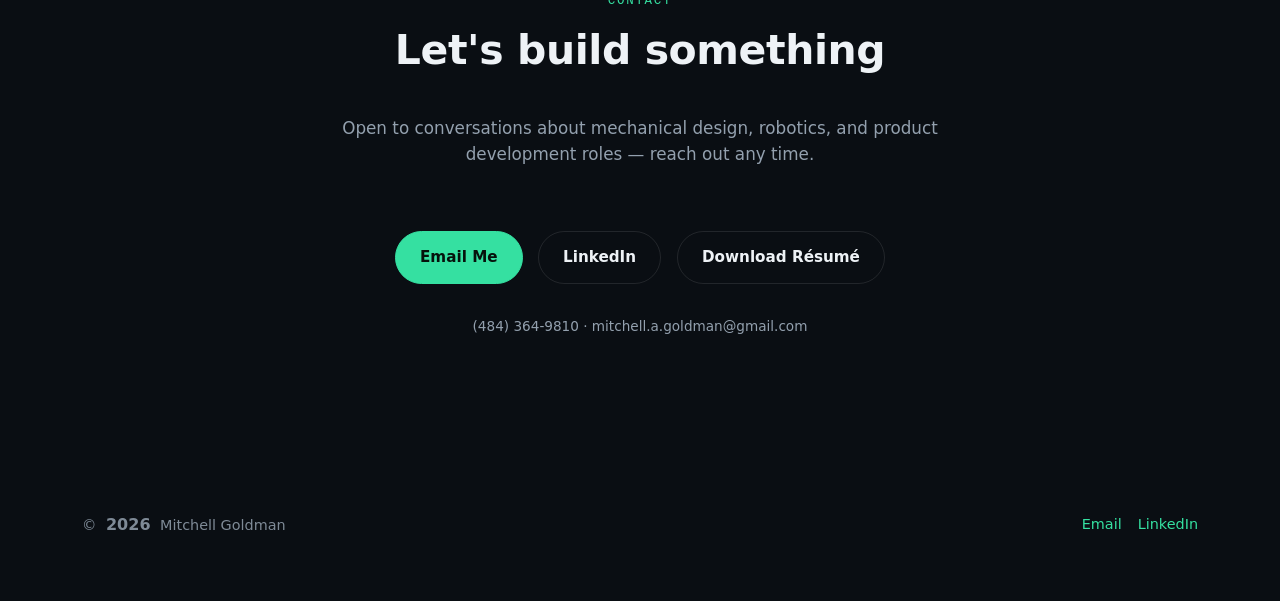
==== commit 06fc0fe6: "Add Cassette Lab beat maker and portfolio card Cassette Lab is a self-contained browser beat maker (" ====
--- a/index.html
+++ b/index.html
@@ -357,6 +357,28 @@
             <div class="tags"><span class="tag">MATLAB</span><span class="tag">Data Analysis</span><span class="tag">Forecasting</span><span class="tag">Operations</span></div>
           </div>
         </article>
+
+        <article class="project-card glass span-6" data-reveal>
+          <div class="project-visual grad-violet">
+            <svg viewBox="0 0 600 160" preserveAspectRatio="xMidYMid slice" aria-hidden="true">
+              <circle cx="70" cy="80" r="38" fill="none" stroke="#ff5c8a" stroke-width="3" opacity="0.7"/>
+              <circle cx="70" cy="80" r="10" fill="#ff5c8a" opacity="0.5"/>
+              <circle cx="530" cy="80" r="38" fill="none" stroke="#ffc93c" stroke-width="3" opacity="0.7"/>
+              <circle cx="530" cy="80" r="10" fill="#ffc93c" opacity="0.5"/>
+              <g opacity="0.75">
+                <rect x="140" y="40" width="18" height="18" rx="4" fill="#ff5c8a"/><rect x="230" y="40" width="18" height="18" rx="4" fill="#ff5c8a"/><rect x="320" y="40" width="18" height="18" rx="4" fill="#ff5c8a"/><rect x="410" y="40" width="18" height="18" rx="4" fill="#ff5c8a"/>
+                <rect x="185" y="71" width="18" height="18" rx="4" fill="#ffc93c"/><rect x="365" y="71" width="18" height="18" rx="4" fill="#ffc93c"/>
+                <rect x="140" y="102" width="18" height="18" rx="4" fill="#2ec4b6"/><rect x="185" y="102" width="18" height="18" rx="4" fill="#2ec4b6"/><rect x="230" y="102" width="18" height="18" rx="4" fill="#2ec4b6"/><rect x="275" y="102" width="18" height="18" rx="4" fill="#2ec4b6"/><rect x="320" y="102" width="18" height="18" rx="4" fill="#2ec4b6"/><rect x="365" y="102" width="18" height="18" rx="4" fill="#2ec4b6"/><rect x="410" y="102" width="18" height="18" rx="4" fill="#2ec4b6"/>
+              </g>
+              <path d="M130 140 Q 160 125 190 140 T 250 140 T 310 140 T 370 140 T 430 140 T 470 140" stroke="#c084fc" stroke-width="1.6" fill="none" opacity="0.6"/>
+            </svg>
+          </div>
+          <div class="project-body">
+            <h3><a class="link" href="cassette-lab/" target="_blank" rel="noopener noreferrer">Cassette Lab — Browser Beat Maker</a> <span class="arrow">↗</span></h3>
+            <p>A free, no-install music studio in the browser. Every drum and synth sound is synthesized live with the Web Audio API (no samples): a 16-step drum sequencer with accents and swing, a melody grid locked to a chosen key and scale, finger-drum pads and a playable piano that record onto the grid, USB MIDI keyboard support, and a tape-style effects chain (lo-fi filter, saturation, tempo-synced echo, reverb). A look-ahead audio scheduler keeps timing tight on phones and laptops.</p>
+            <div class="tags"><span class="tag">JavaScript</span><span class="tag">Web Audio API</span><span class="tag">Web MIDI</span><span class="tag">UI Design</span><span class="tag">Live</span></div>
+          </div>
+        </article>
       </div>
     </section>
 
--- a/css/components/projects.css
+++ b/css/components/projects.css
@@ -7,6 +7,7 @@
 .gallery-grid .span-4 { grid-column: span 4; }
 .gallery-grid .span-3 { grid-column: span 3; }
 .gallery-grid .span-2 { grid-column: span 2; }
+.gallery-grid .span-6 { grid-column: span 6; }
 
 .project-card {
   position: relative;
@@ -43,5 +44,5 @@
 
 @media (max-width: 900px) {
   .gallery-grid { grid-template-columns: repeat(2, 1fr); }
-  .gallery-grid .span-4, .gallery-grid .span-3, .gallery-grid .span-2 { grid-column: span 2; }
+  .gallery-grid .span-6, .gallery-grid .span-4, .gallery-grid .span-3, .gallery-grid .span-2 { grid-column: span 2; }
 }
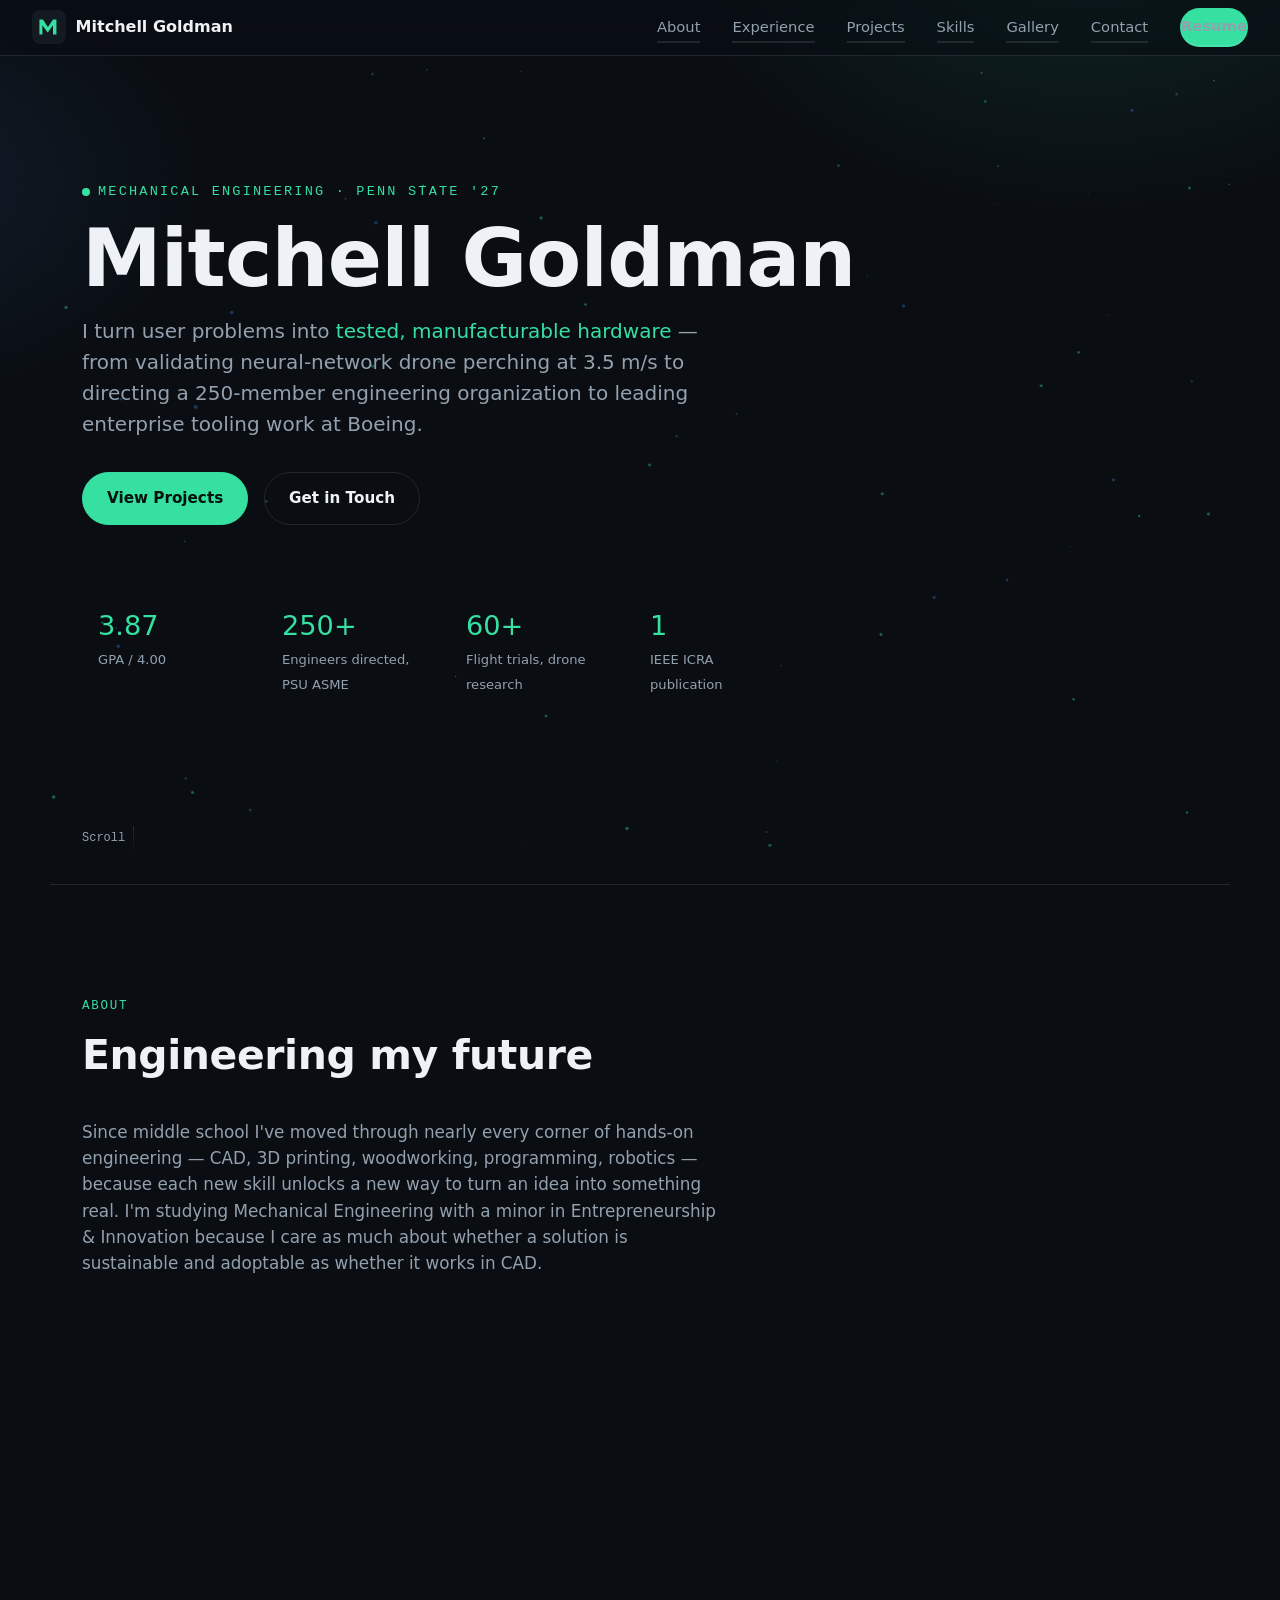
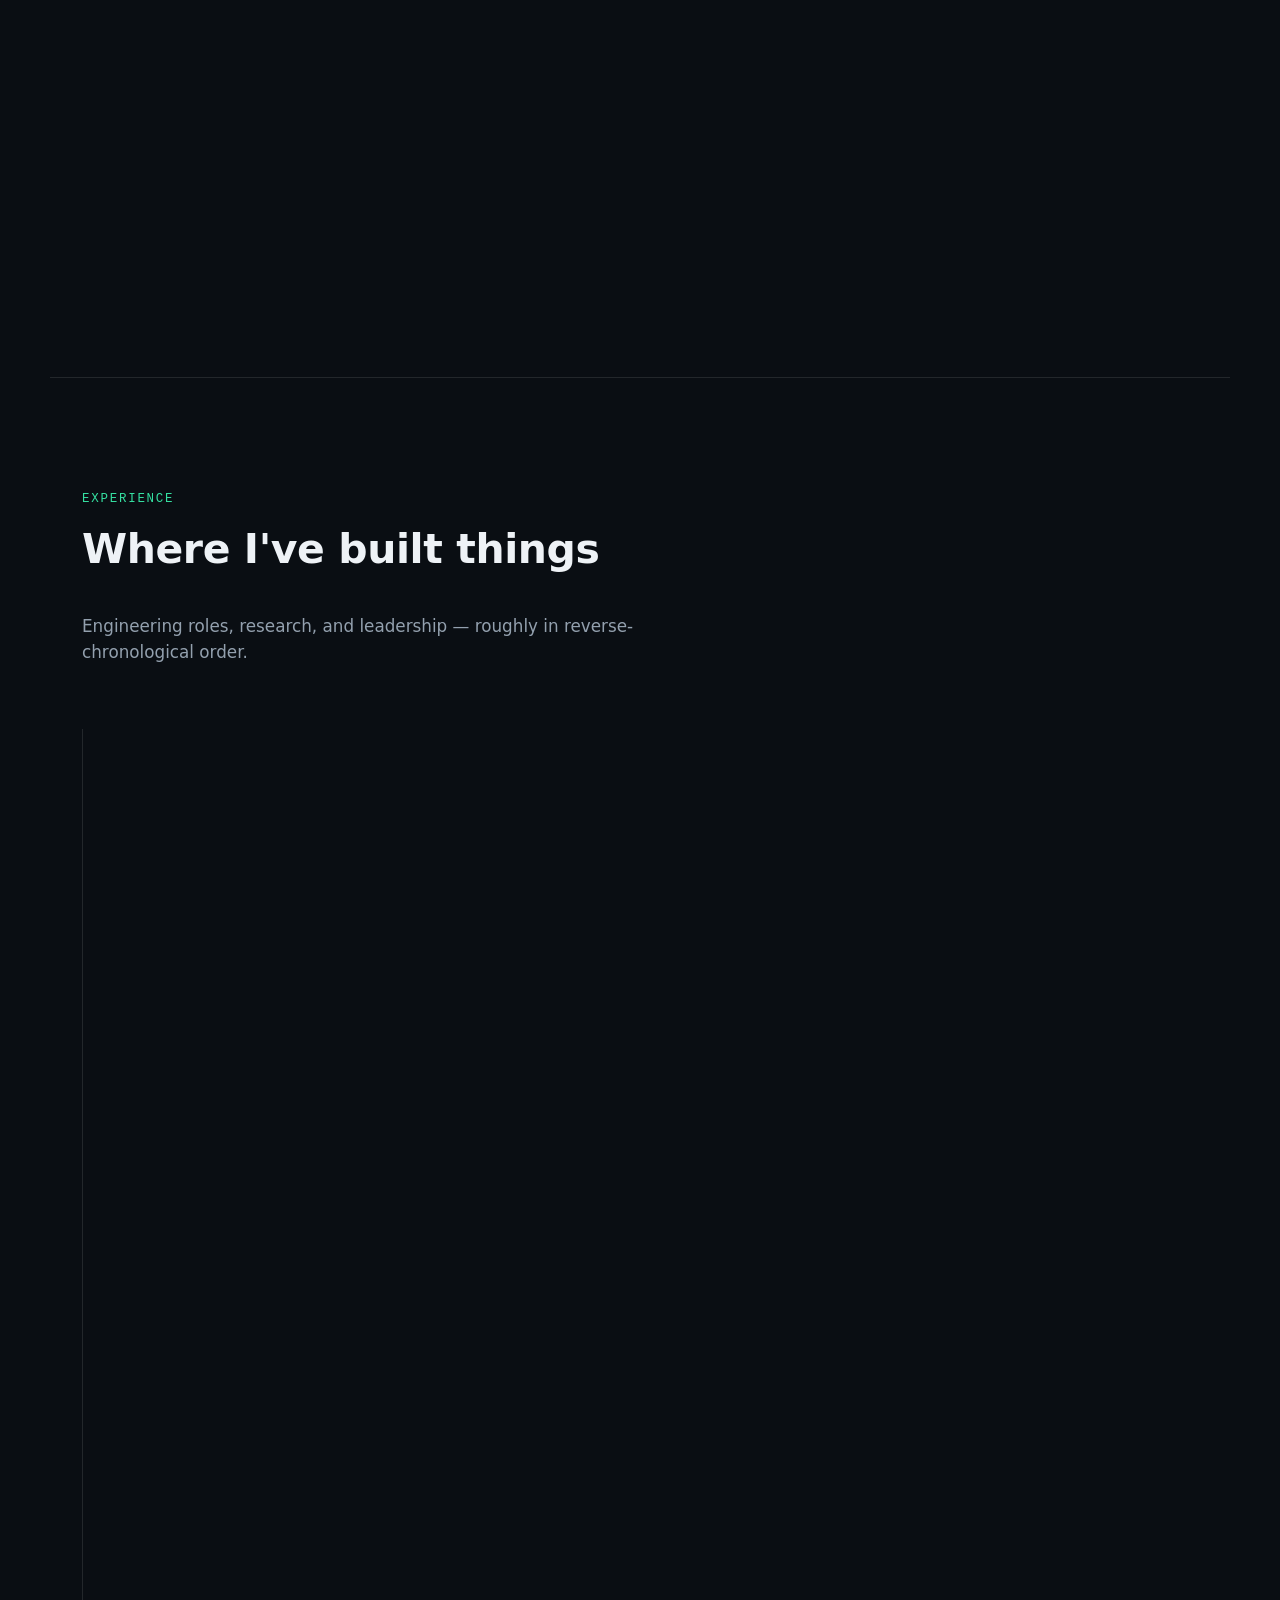
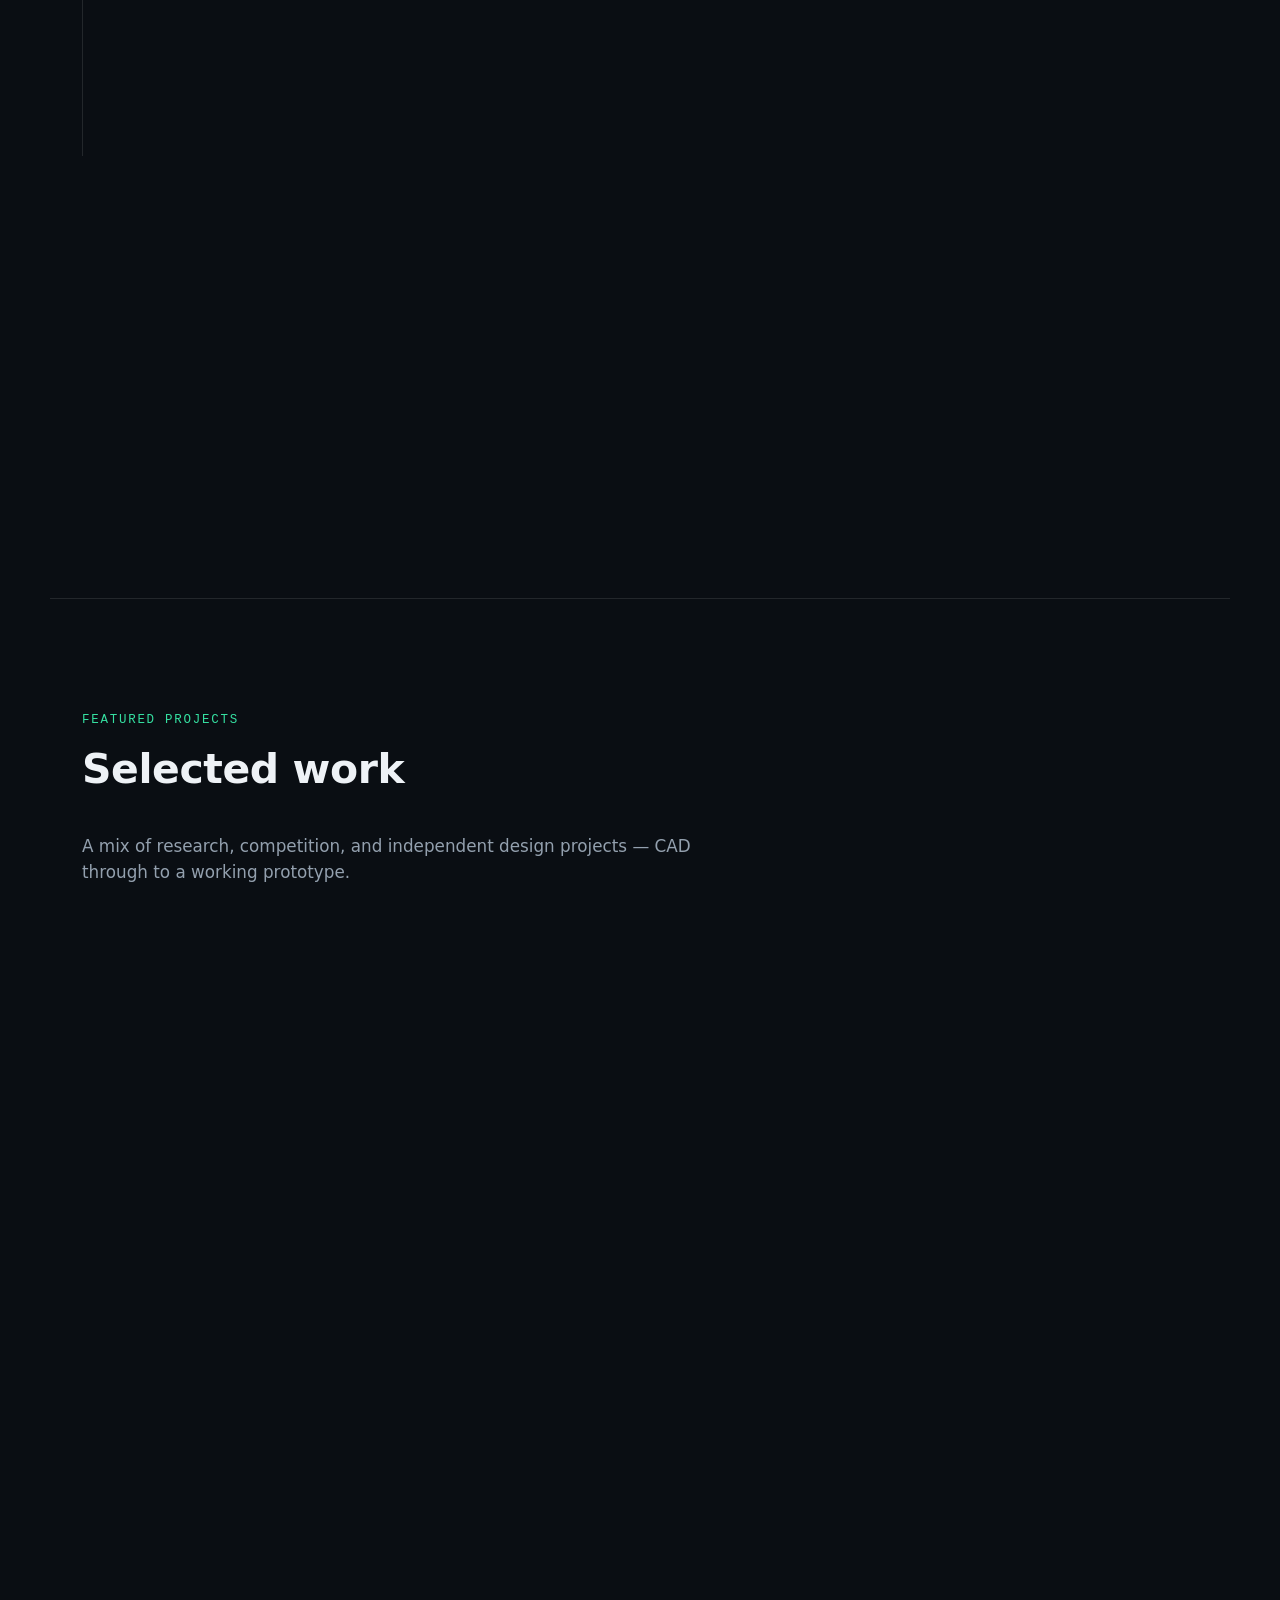
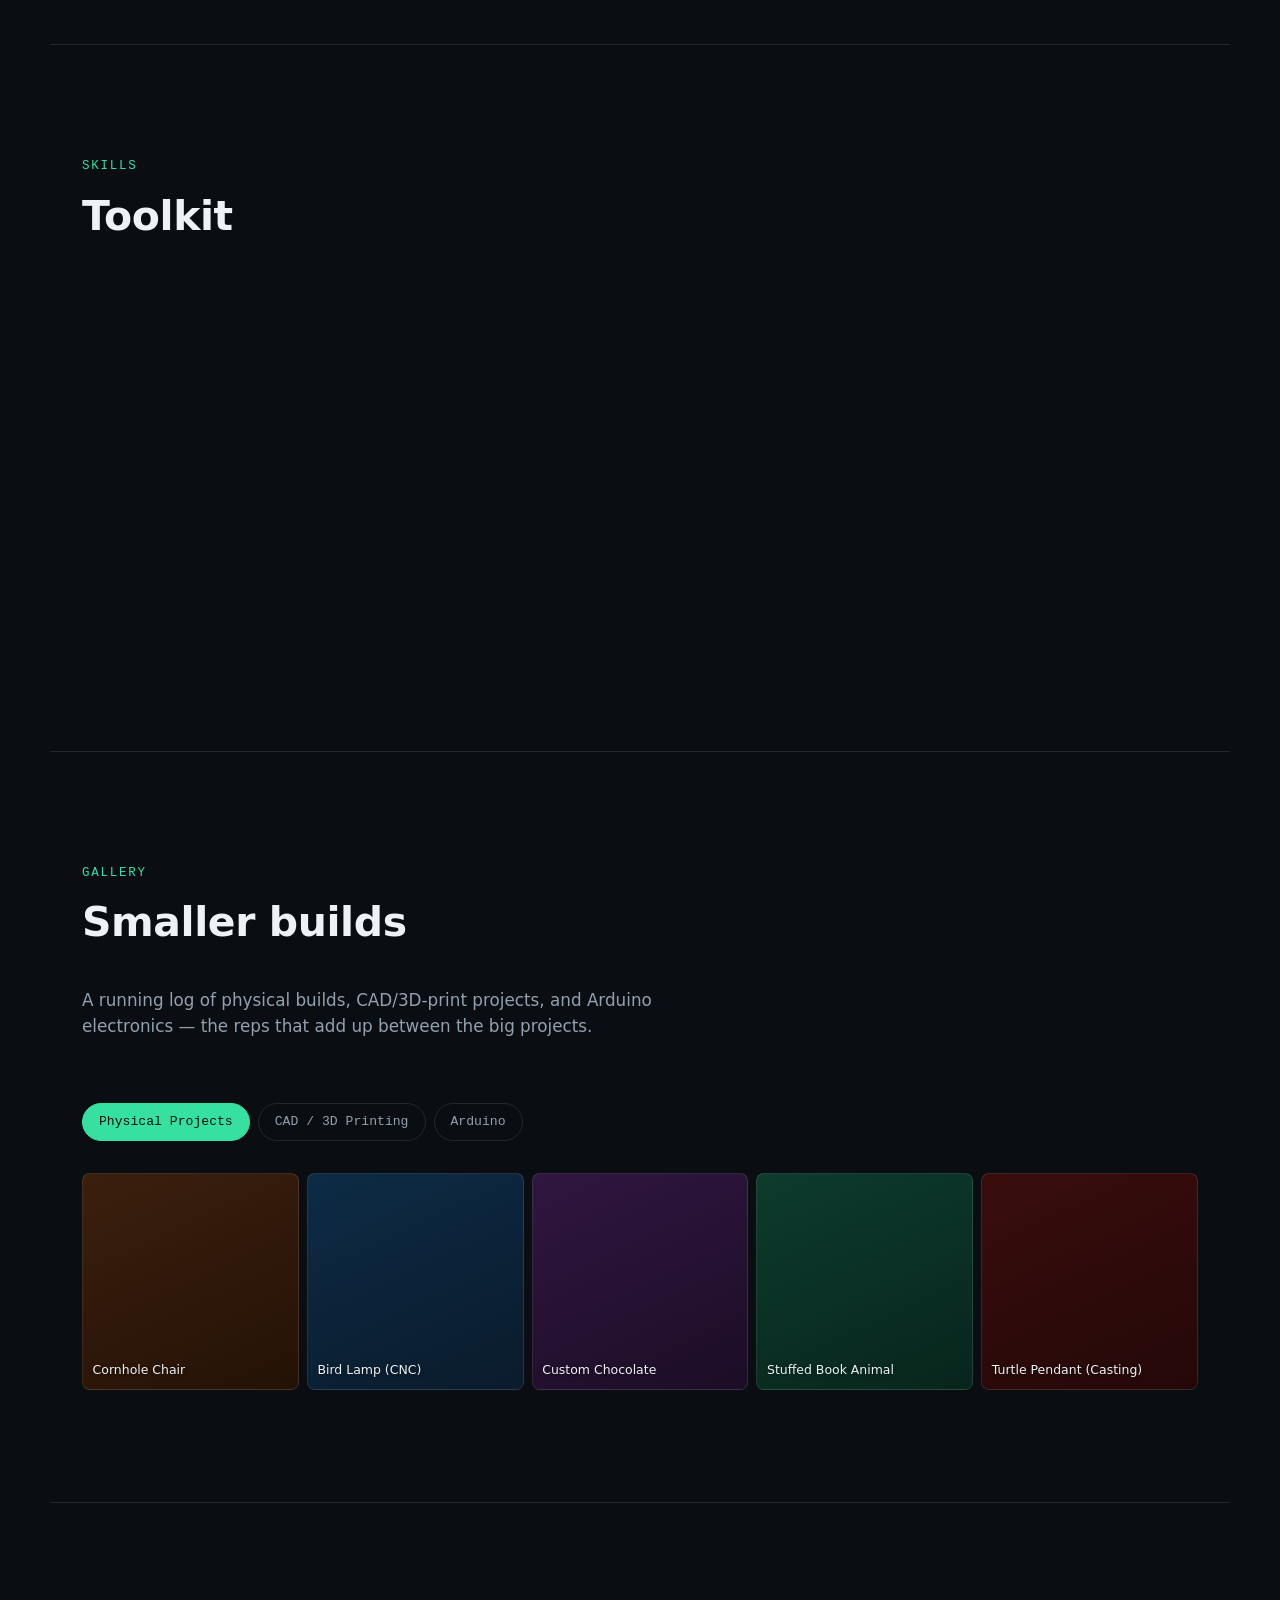
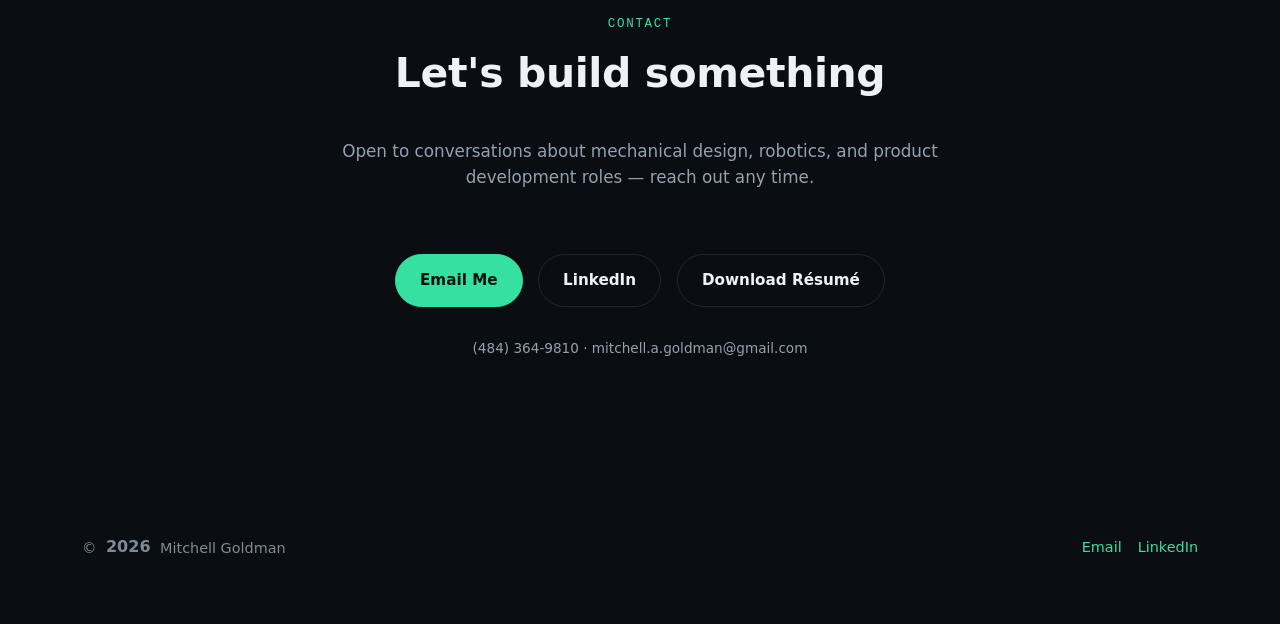
==== commit e24216c9: "Cassette Lab: longer patterns, time signatures, editable pads - Patterns can be 1, 2, 4 or 8 bars in" ====
--- a/index.html
+++ b/index.html
@@ -375,7 +375,7 @@
           </div>
           <div class="project-body">
             <h3><a class="link" href="cassette-lab/" target="_blank" rel="noopener noreferrer">Cassette Lab — Browser Beat Maker</a> <span class="arrow">↗</span></h3>
-            <p>A free, no-install music studio in the browser. Every drum and synth sound is synthesized live with the Web Audio API (no samples): a 16-step drum sequencer with accents and swing, a melody grid locked to a chosen key and scale, finger-drum pads and a playable piano that record onto the grid, USB MIDI keyboard support, and a tape-style effects chain (lo-fi filter, saturation, tempo-synced echo, reverb). A look-ahead audio scheduler keeps timing tight on phones and laptops.</p>
+            <p>A free, no-install music studio in the browser. Every drum and synth sound is synthesized live with the Web Audio API (no samples): a step sequencer with up to 8-bar patterns in five time signatures (4/4, 3/4, 5/4, 6/8, 7/8), accents and swing, a melody grid locked to a chosen key and scale, a rearrangeable pad kit with 25 synthesized sounds, and a playable piano that records onto the grid, USB MIDI keyboard support, and a tape-style effects chain (lo-fi filter, saturation, tempo-synced echo, reverb). A look-ahead audio scheduler keeps timing tight on phones and laptops.</p>
             <div class="tags"><span class="tag">JavaScript</span><span class="tag">Web Audio API</span><span class="tag">Web MIDI</span><span class="tag">UI Design</span><span class="tag">Live</span></div>
           </div>
         </article>
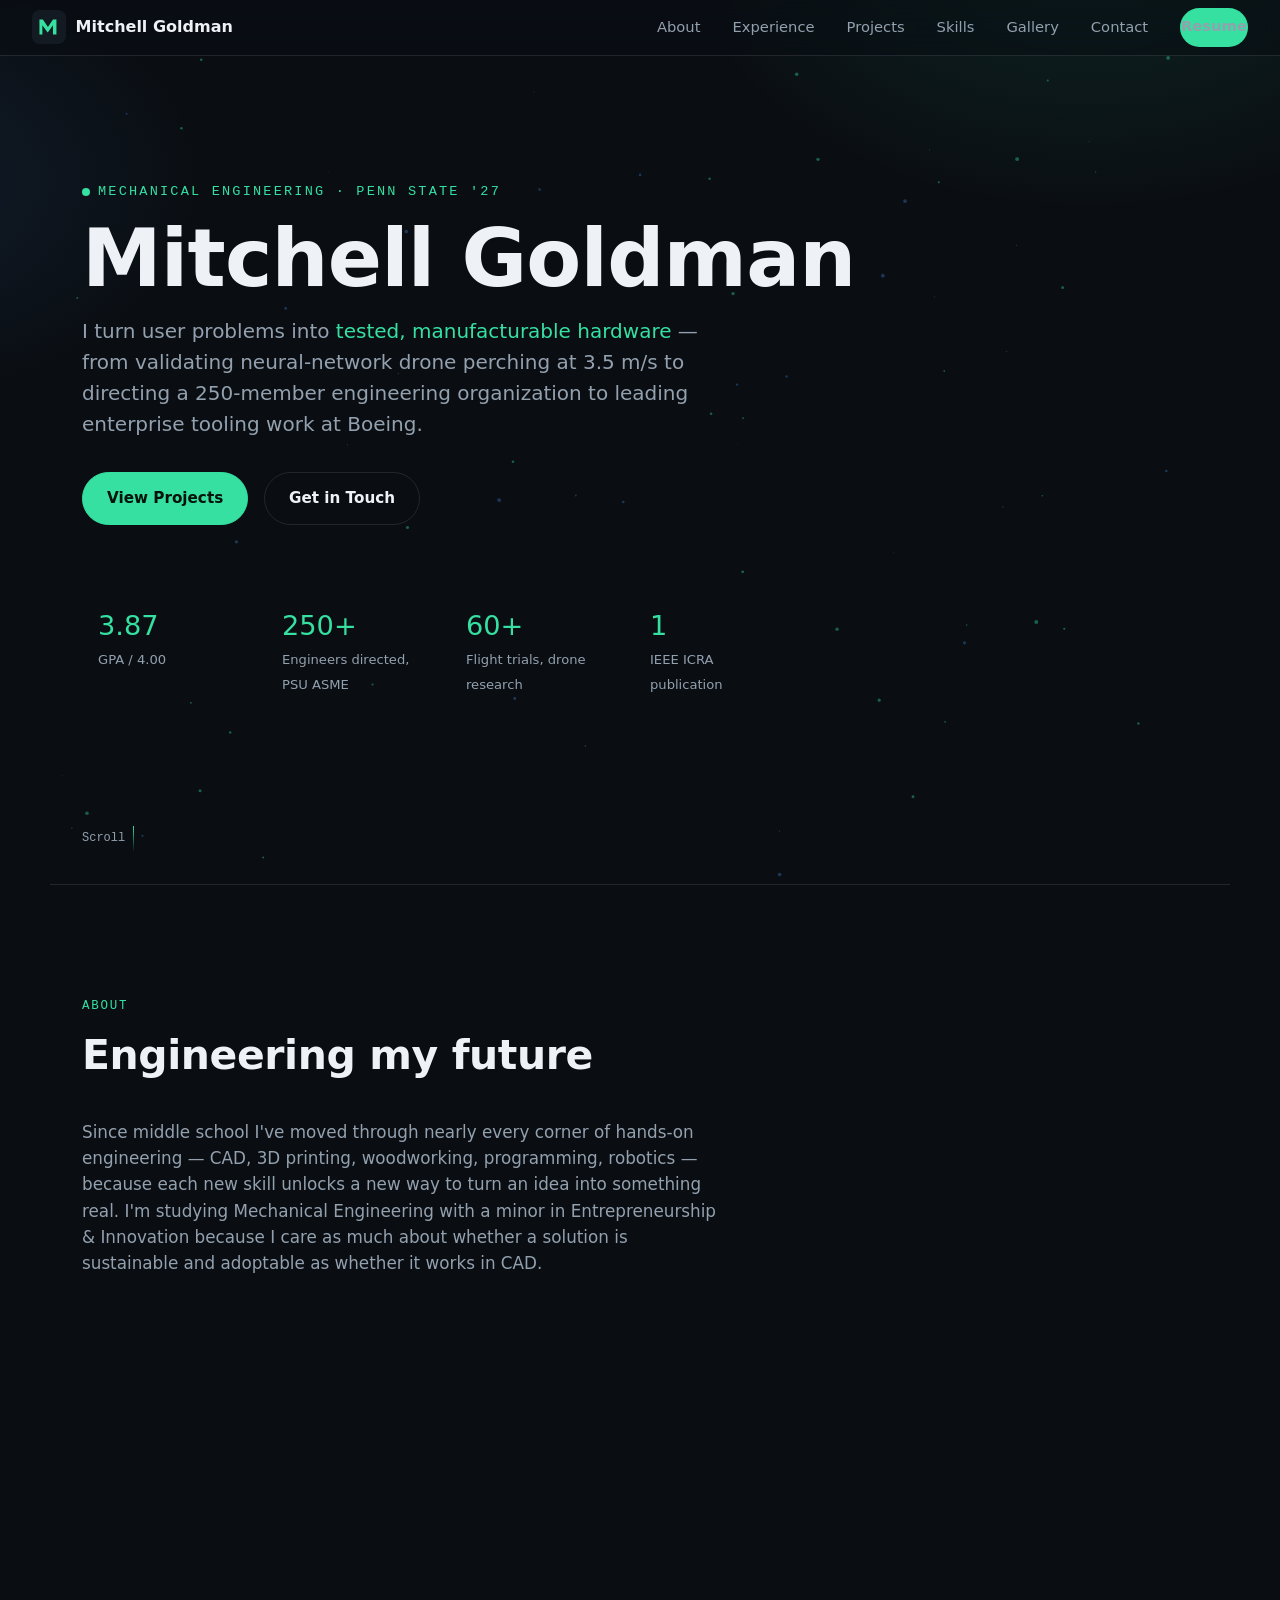
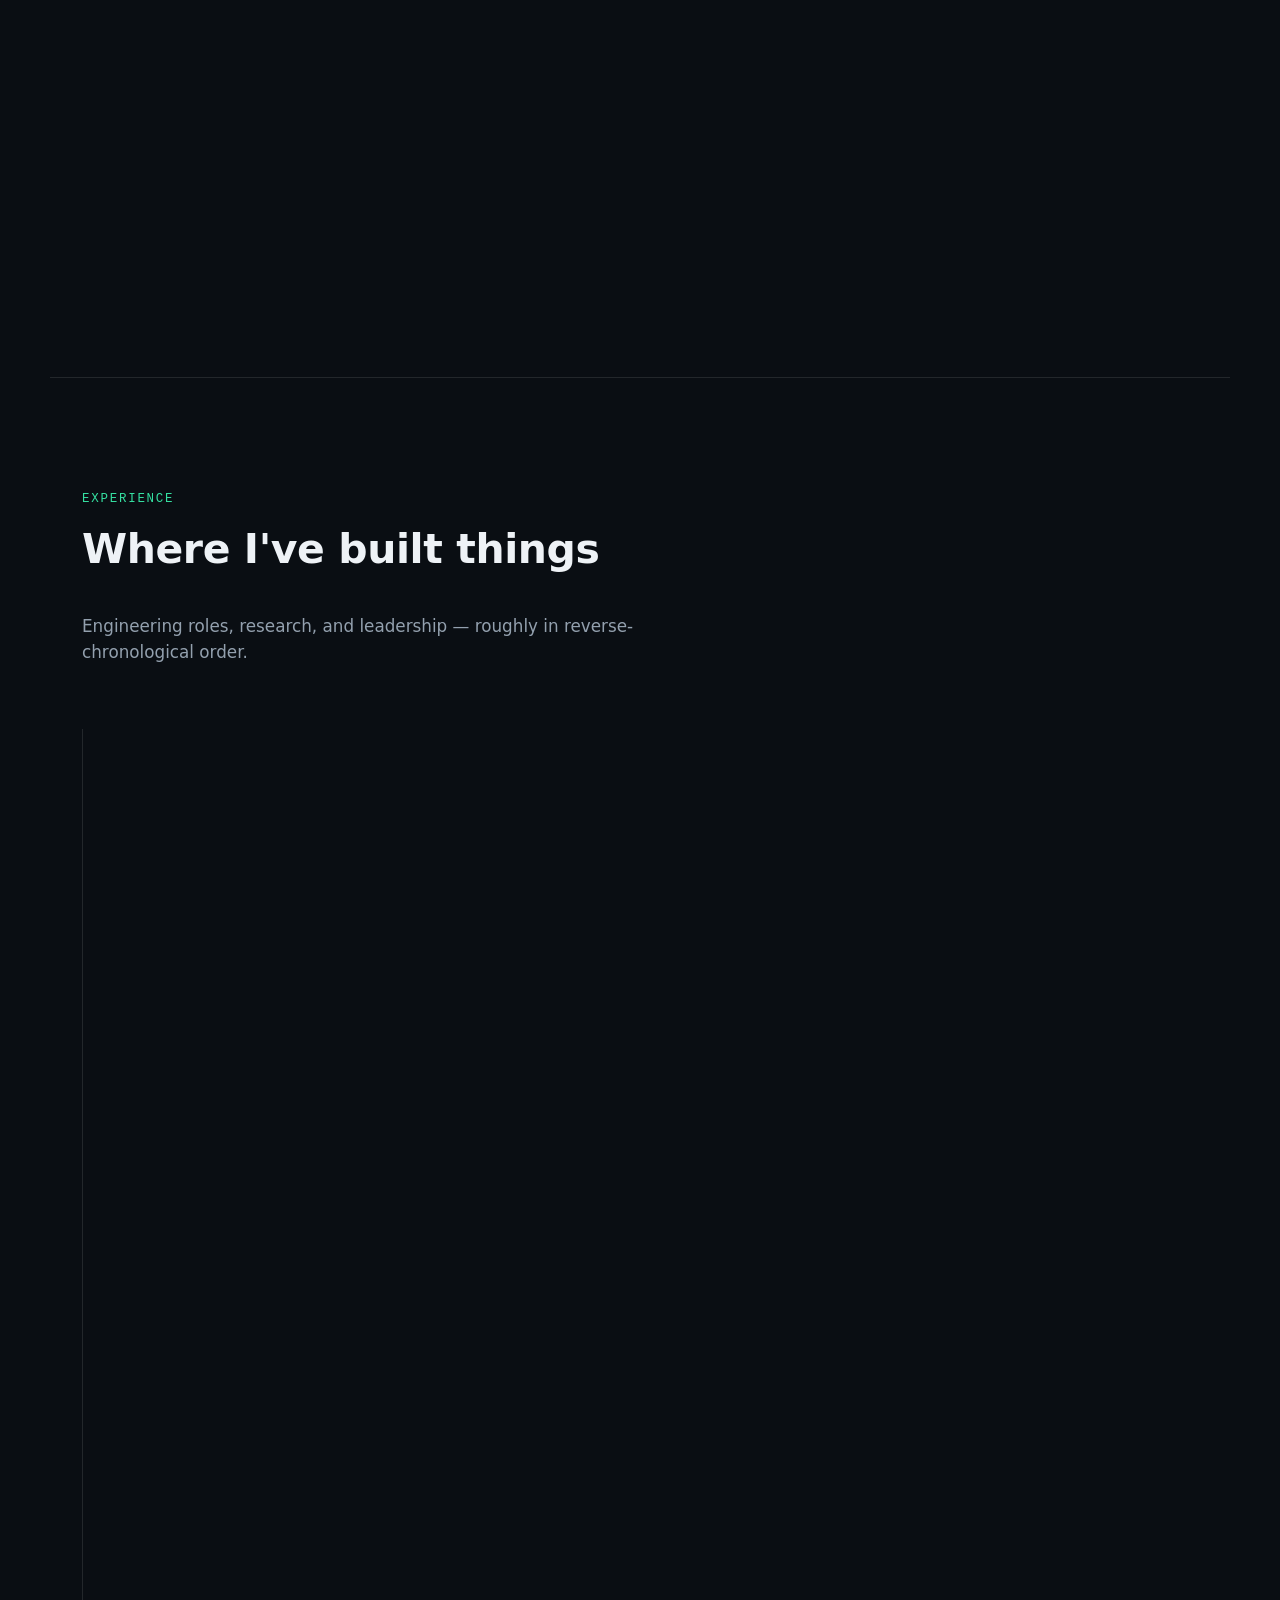
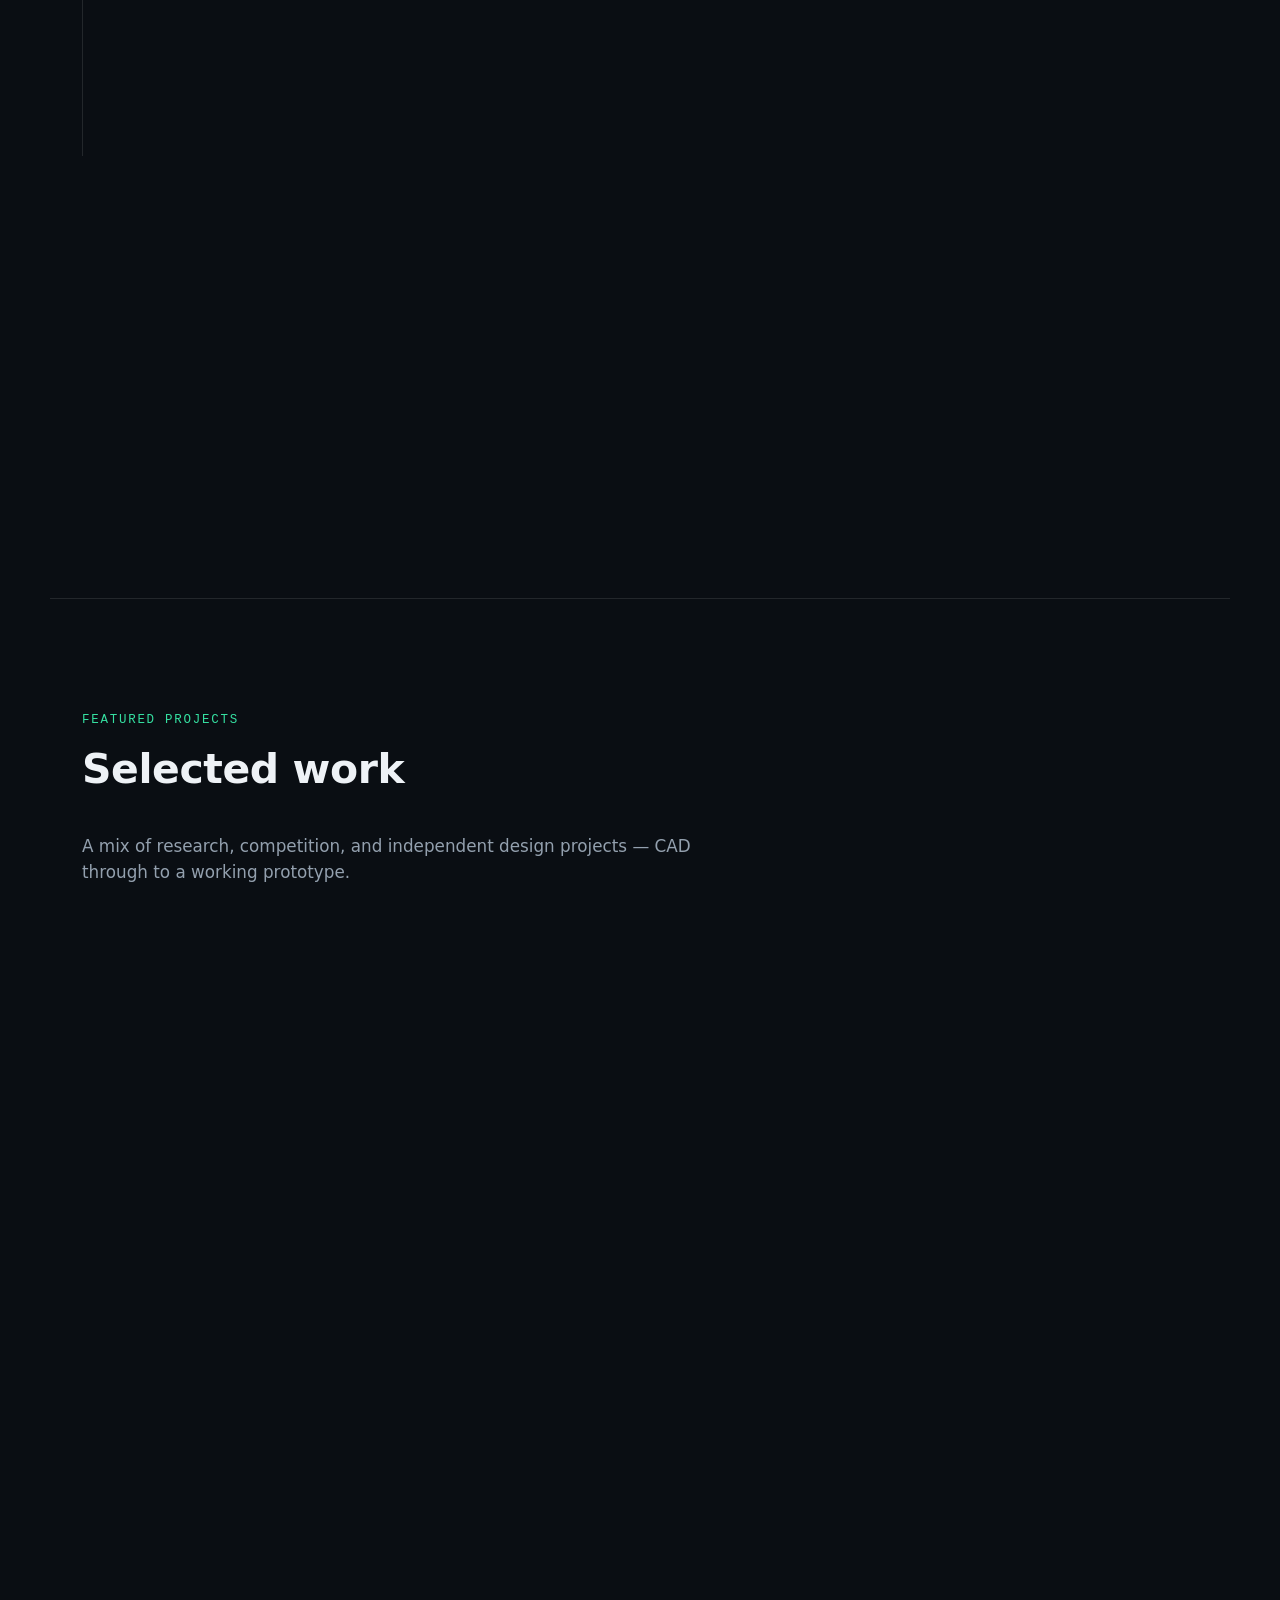
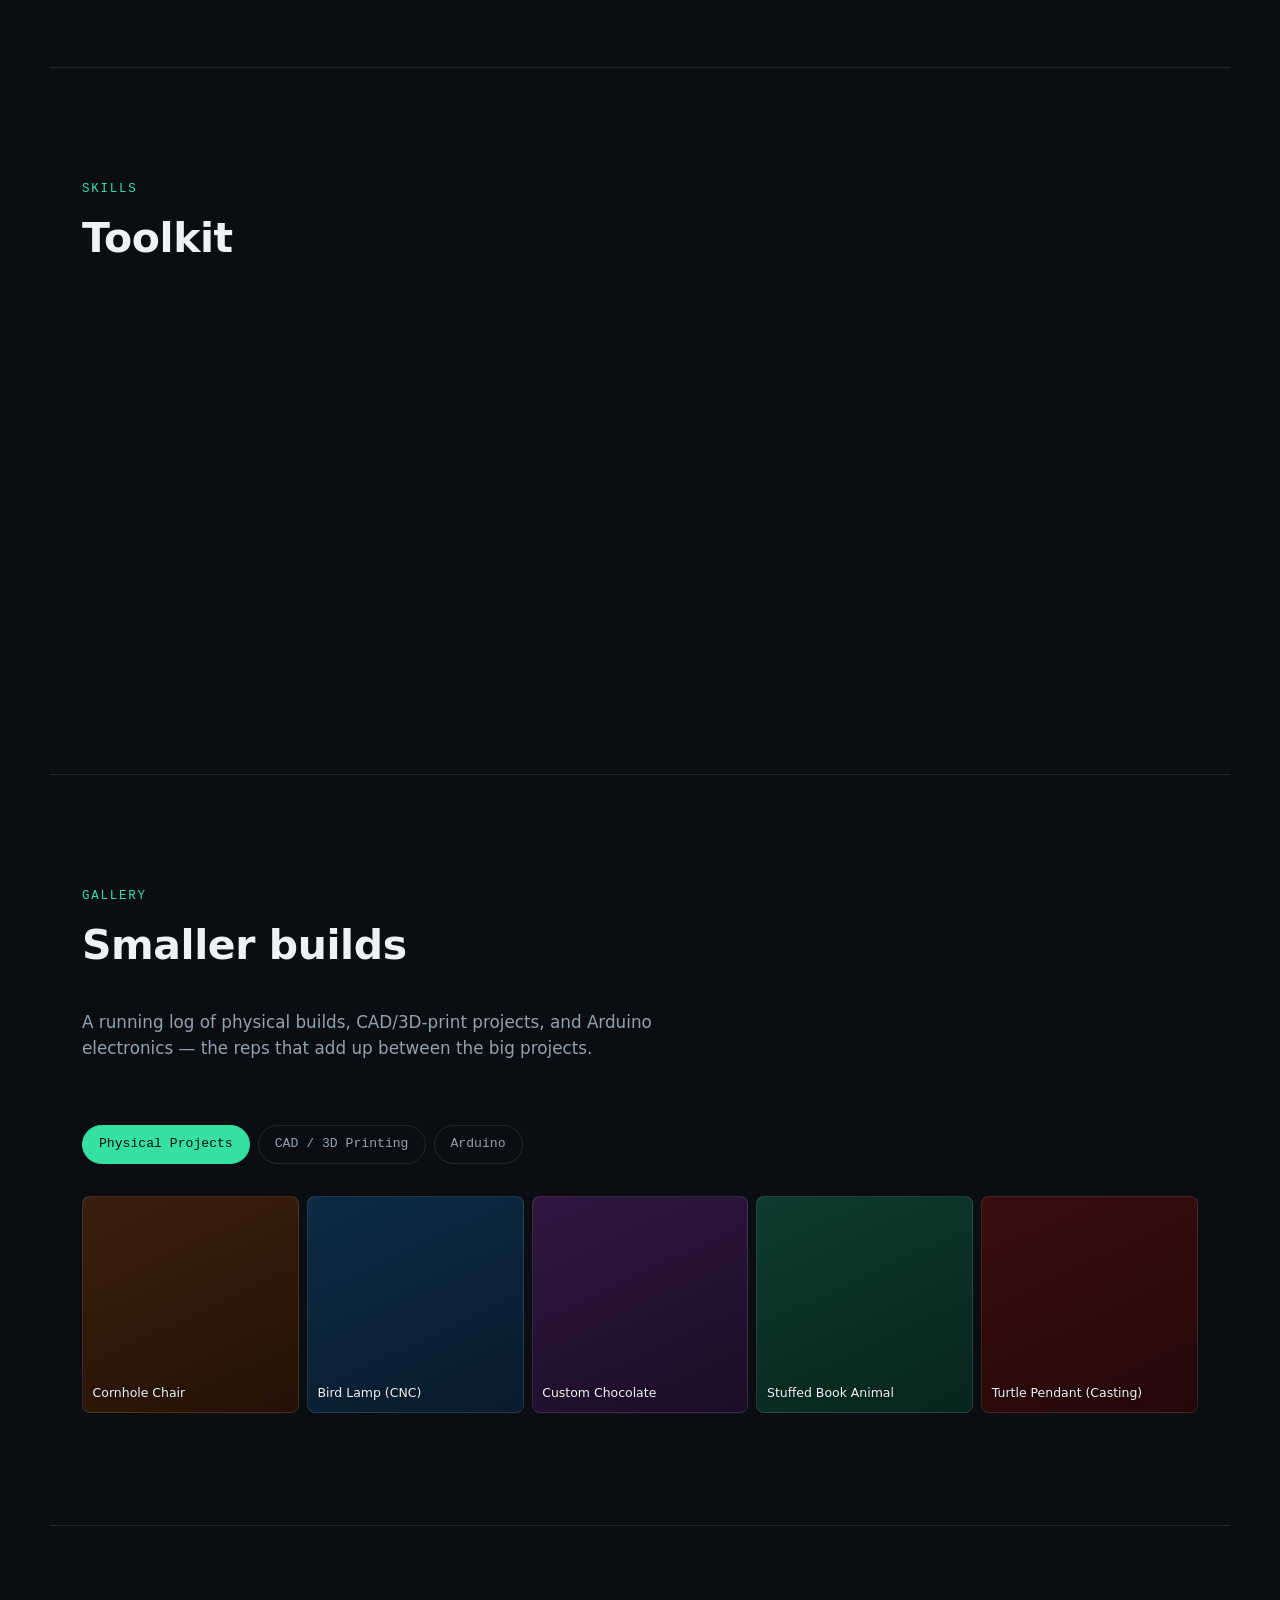
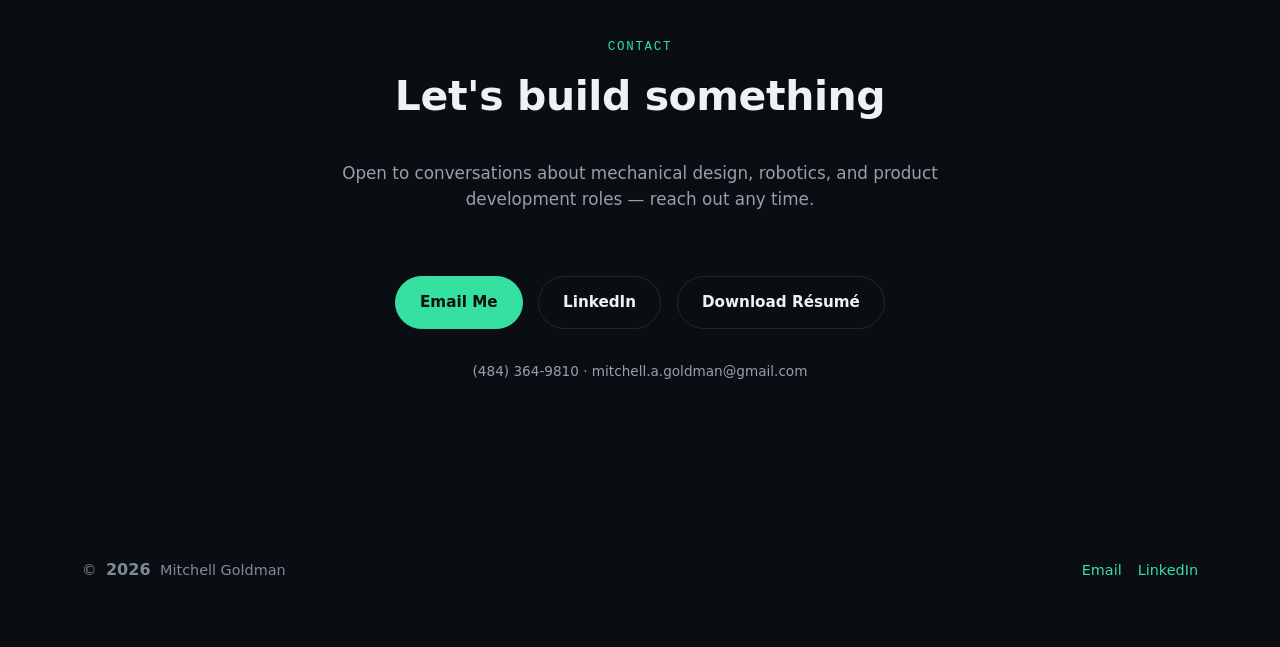
==== commit 9316a466: "Cassette Lab: more instruments, sounds, kits, and starter beats - Two melody parts per pattern, each" ====
--- a/index.html
+++ b/index.html
@@ -375,7 +375,7 @@
           </div>
           <div class="project-body">
             <h3><a class="link" href="cassette-lab/" target="_blank" rel="noopener noreferrer">Cassette Lab — Browser Beat Maker</a> <span class="arrow">↗</span></h3>
-            <p>A free, no-install music studio in the browser. Every drum and synth sound is synthesized live with the Web Audio API (no samples): a step sequencer with up to 8-bar patterns in five time signatures (4/4, 3/4, 5/4, 6/8, 7/8), accents and swing, a melody grid locked to a chosen key and scale, a rearrangeable pad kit with 25 synthesized sounds, and a playable piano that records onto the grid, USB MIDI keyboard support, and a tape-style effects chain (lo-fi filter, saturation, tempo-synced echo, reverb). A look-ahead audio scheduler keeps timing tight on phones and laptops.</p>
+            <p>A free, no-install music studio in the browser. Every drum and synth sound is synthesized live with the Web Audio API (no samples): a step sequencer with up to 8-bar patterns in five time signatures (4/4, 3/4, 5/4, 6/8, 7/8), accents and swing, a melody grid locked to a chosen key and scale, two melody parts with 27 instruments (FM electric piano, formant-filtered choir, acid bass and more), a rearrangeable pad kit drawing on 54 synthesized drum and FX sounds, 27 genre starter beats, and a playable piano that records onto the grid, USB MIDI keyboard support, and a tape-style effects chain (lo-fi filter, saturation, tempo-synced echo, reverb). A look-ahead audio scheduler keeps timing tight on phones and laptops.</p>
             <div class="tags"><span class="tag">JavaScript</span><span class="tag">Web Audio API</span><span class="tag">Web MIDI</span><span class="tag">UI Design</span><span class="tag">Live</span></div>
           </div>
         </article>
